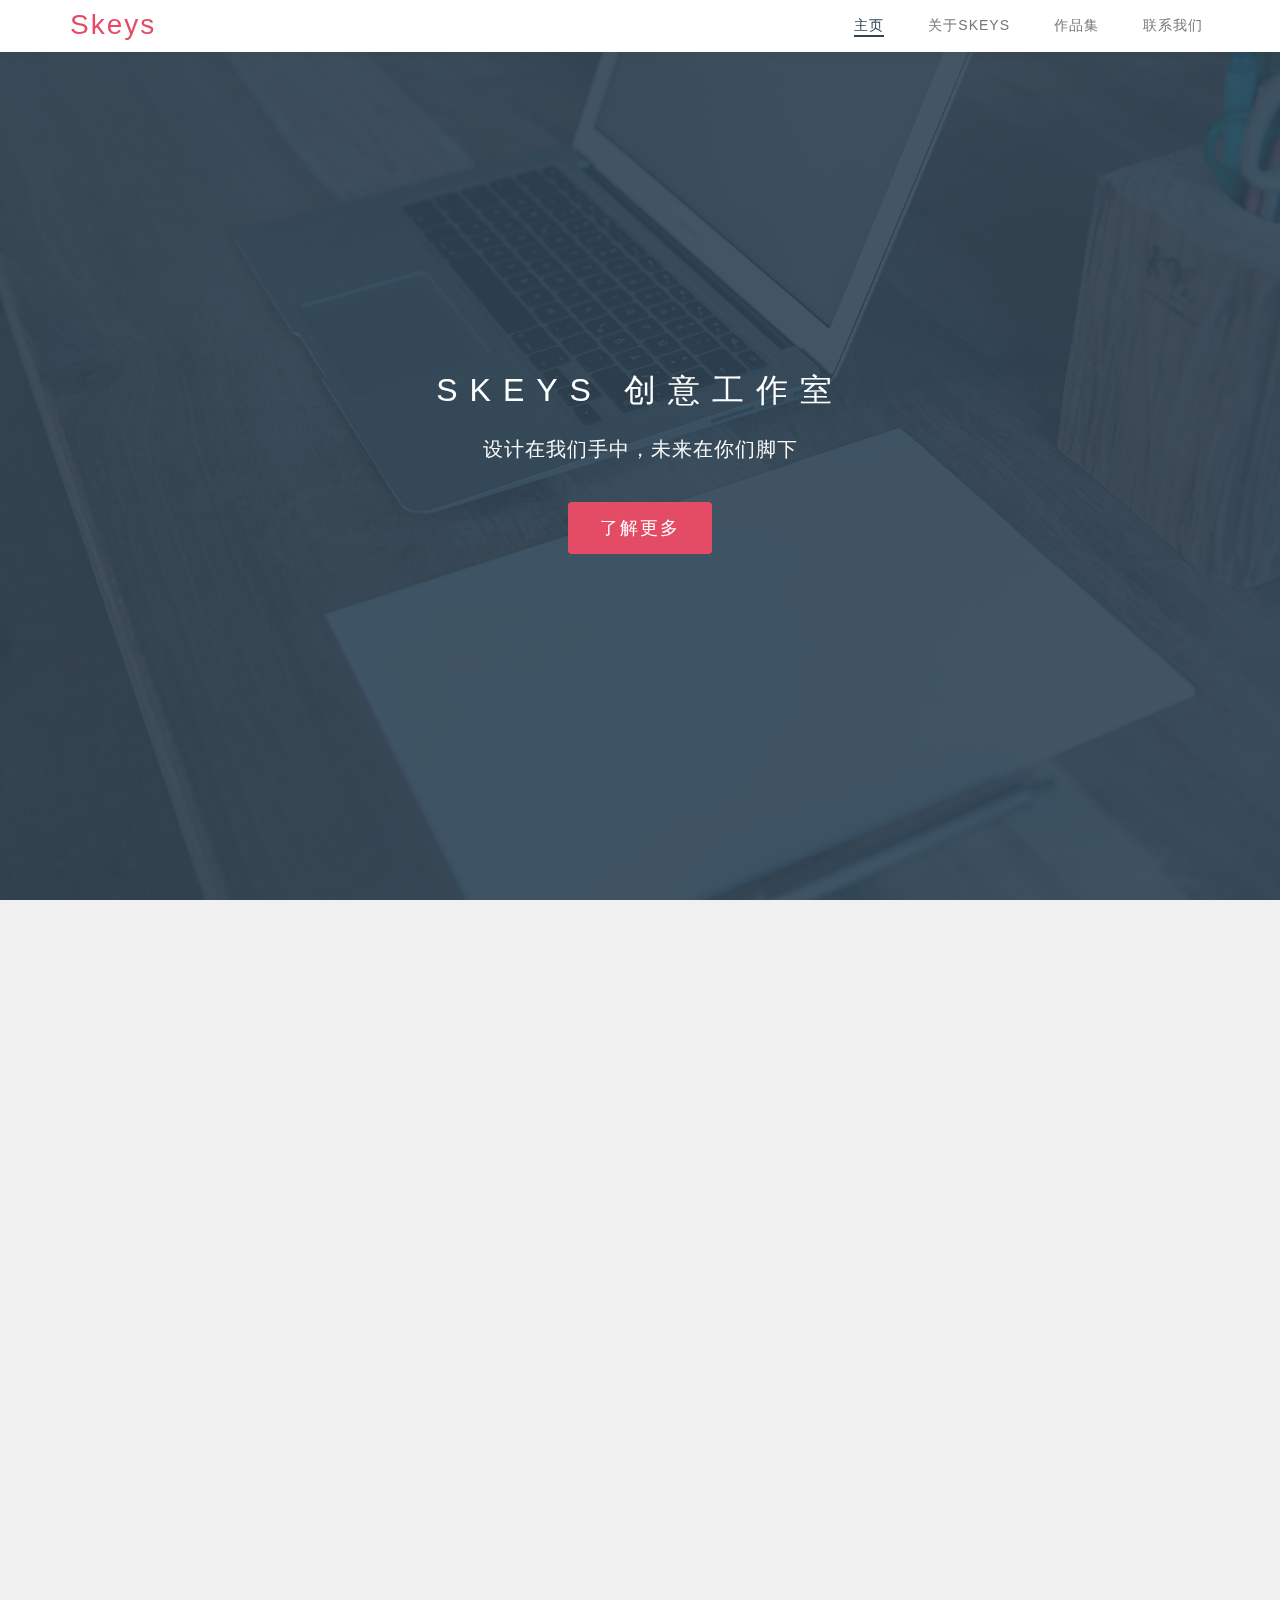
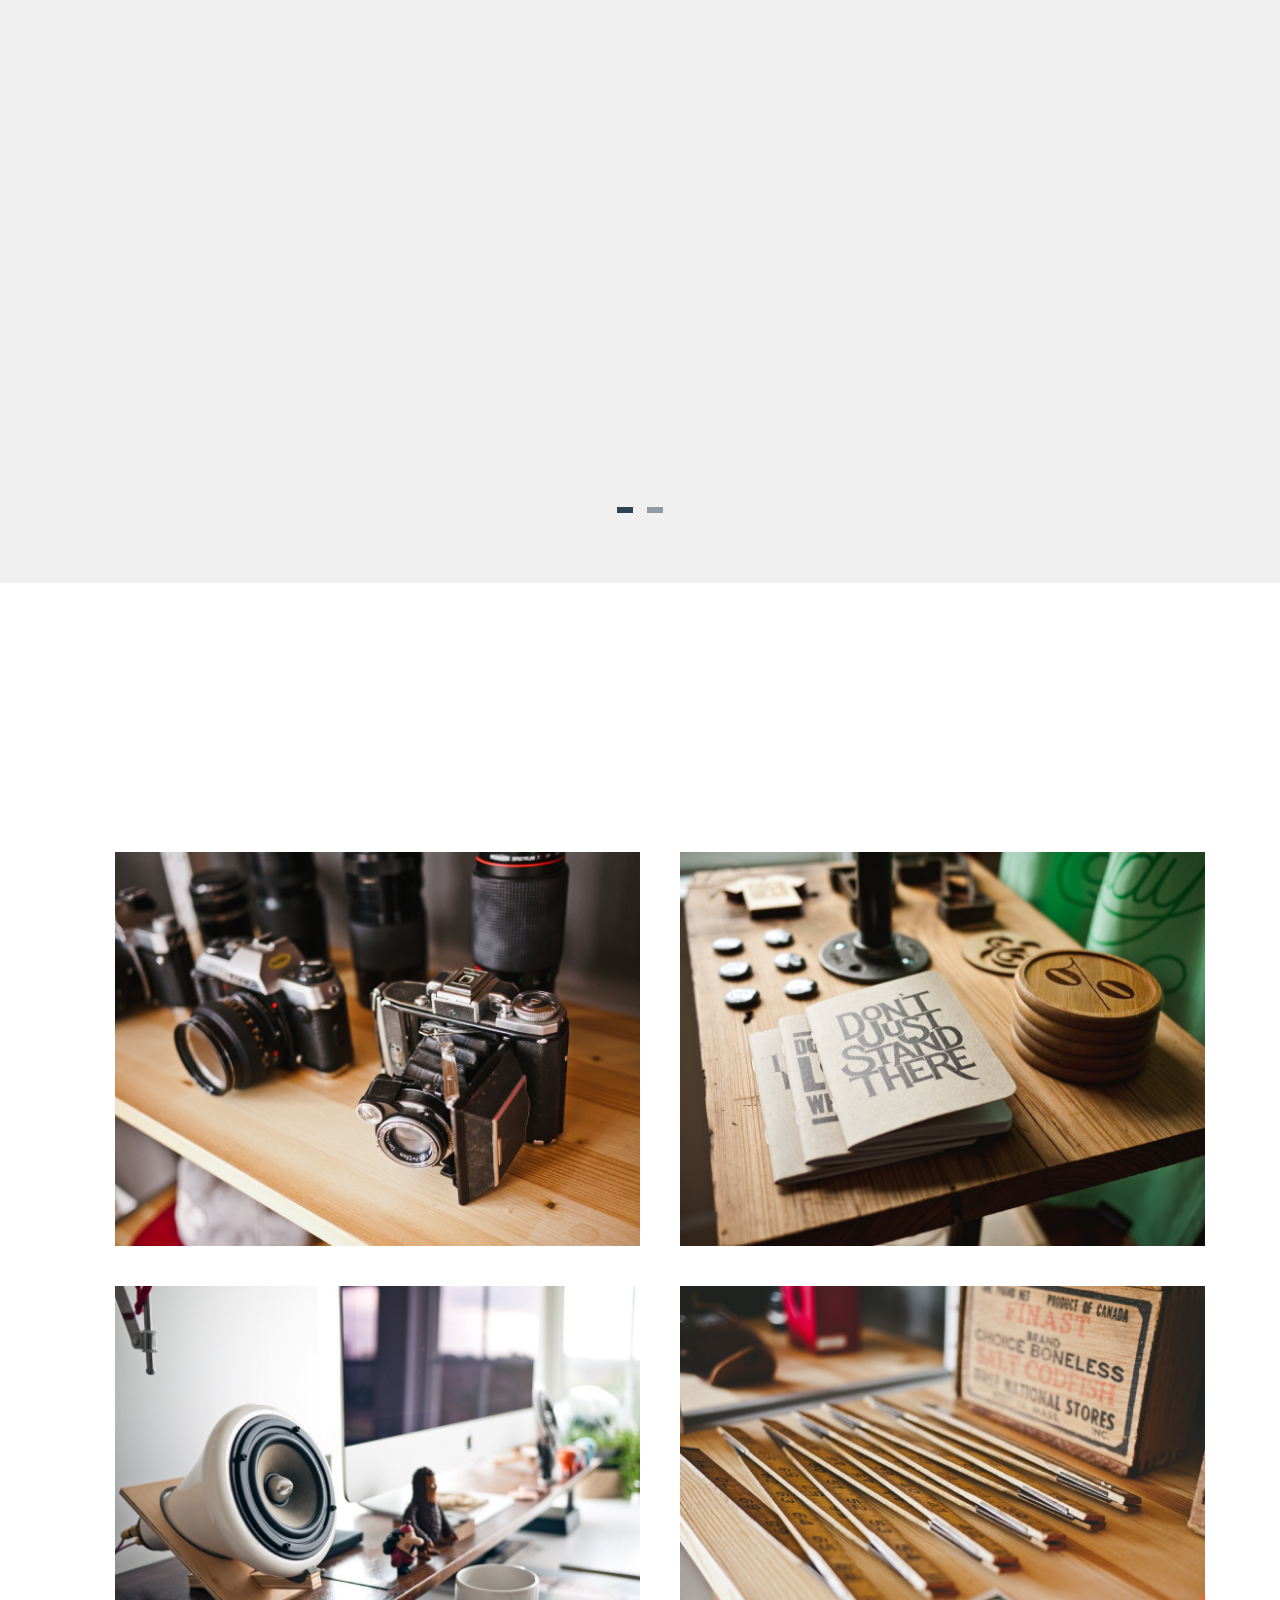
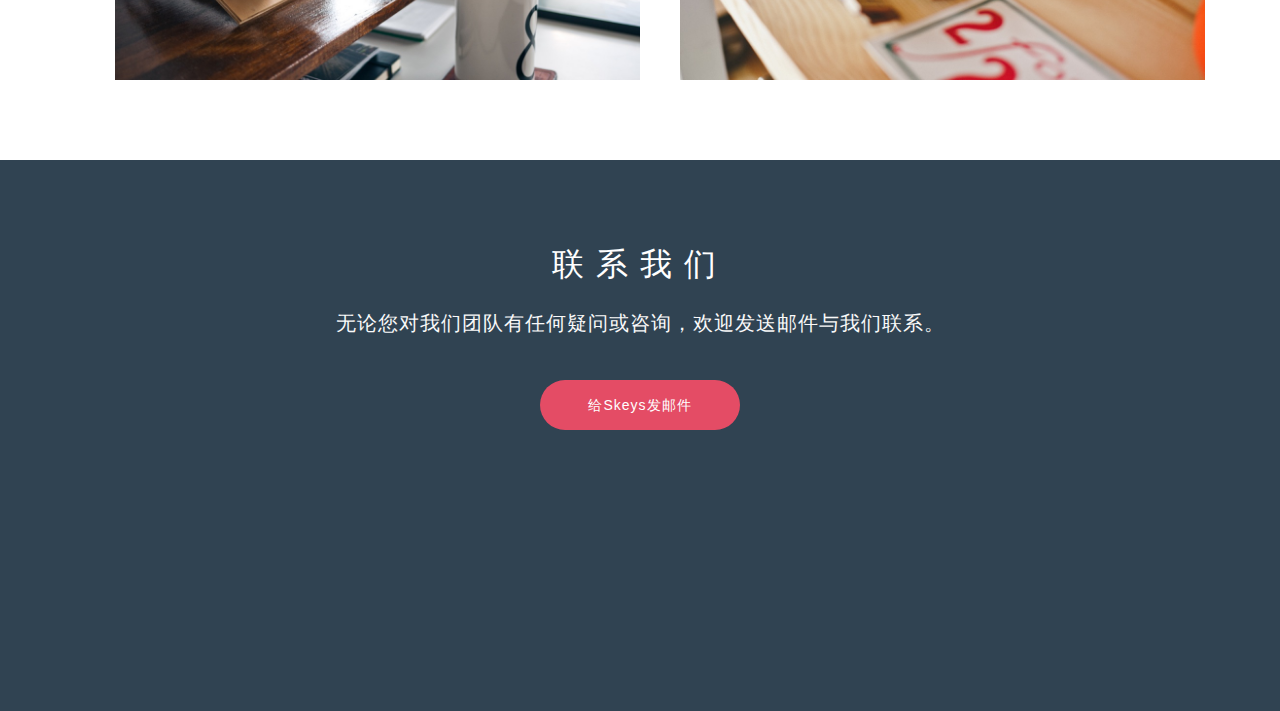
==== index.html @ cb84ebd8 "测试分支冲突1" ====
<!DOCTYPE html>
<html lang="CH-ZN">
<head>

	<meta charset="utf-8">
	<meta http-equiv="X-UA-Compatible" content="IE=Edge">
	<meta name="viewport" content="width=device-width, initial-scale=1">
	<meta name="keywords" content="Skeys，设计">
	<meta name="description" content="">

	<title>SKeys | 跨省设计联盟</title>

	<link rel="stylesheet" href="css/bootstrap.min.css">
	<link rel="stylesheet" href="css/animate.min.css">
	<link rel="stylesheet" href="css/font-awesome.min.css">
  	<link rel="stylesheet" href="css/component.css">
	
    <link rel="stylesheet" href="css/owl.theme.css">
	<link rel="stylesheet" href="css/owl.carousel.css">
	<link rel="stylesheet" href="css/vegas.min.css">
	<link rel="stylesheet" href="css/style.css">

	<!-- Google web font  
	<link href='http://fonts.useso.com/css?family=Source+Sans+Pro:400,700,300' rel='stylesheet' type='text/css'>-->
	
</head>
<body id="top" data-spy="scroll" data-offset="50" data-target=".navbar-collapse">


<!-- Preloader section 

<div class="preloader">
     <div class="sk-spinner sk-spinner-pulse"></div>
</div>-->


<!-- Navigation section  -->

  <div class="navbar navbar-default navbar-fixed-top" role="navigation">
    <div class="container">

      <div class="navbar-header">
        <button class="navbar-toggle" data-toggle="collapse" data-target=".navbar-collapse">
          <span class="icon icon-bar"></span>
          <span class="icon icon-bar"></span>
          <span class="icon icon-bar"></span>
        </button>
        <a href="#top" class="navbar-brand smoothScroll">Skeys</a>
       <!-- <a href="#top" class="logo"><img src="images/logo.png" width="60px" height="56px"></img></a>-->
      </div>
        <div class="collapse navbar-collapse">
          <ul class="nav navbar-nav navbar-right">
            <li><a href="#top" class="smoothScroll"><span>主页</span></a></li>
            <li><a href="#about" class="smoothScroll"><span>关于Skeys</span></a></li>
            <li><a href="gallery.html" class="smoothScroll"><span>作品集</span></a></li>
            <li><a href="#contact" class="smoothScroll"><span>联系我们</span></a></li>
          </ul>
       </div>

    </div>
  </div>


<!-- Home section -->

<section id="home">
  <div class="overlay"></div>
  <div class="container">
    <div class="row">

      <div class="col-md-offset-1 col-md-10 col-sm-12 wow fadeInUp" data-wow-delay="0.3s">
        <h1 class="wow fadeInUp" data-wow-delay="0.5s">Skeys 创意工作室</h1>
        <p class="wow fadeInUp" data-wow-delay="0.7s">设计在我们手中，未来在你们脚下</p>
        <a href="#about" class="smoothScroll btn btn-success btn-lg wow fadeInUp" data-wow-delay="0.9s">了解更多</a>
      </div>

    </div>
  </div>
</section>


<!-- About section -->

<section id="about">
  <div class="container">
    <div class="row">

      <div class="col-md-9 col-sm-8 wow fadeInUp" data-wow-delay="0.1s">
        <div class="about-thumb">
          <h1>关于我们</h1>
          <p style="font-size: 16px; color: #e44c65">SKEYS是一支由来自国内各省的互联网设计师组成的小分队，旨在为互联网提供优质、前沿的设计。我们拥有最优质的团队，最热情的服务，最认真的态度。只为设计出我们心中最完美的作品。</p>
        </div>
      </div>

      <div class="col-md-3 col-sm-4 wow fadeInUp about-img" data-wow-delay="0.3s">
        <img src="images/about-img.jpg" class="img-responsive img-circle" alt="About">
      </div>

      <div class="clearfix"></div>

      <div class="col-md-12 col-sm-12 wow fadeInUp" data-wow-delay="0.3s">
        <div class="section-title text-center">
          <h1>我们的团队</h1>
          <h2>我们和你们一样，热情洋溢。</h2>
        </div>
      </div>

      <!-- team carousel -->
      <div id="team-carousel" class="owl-carousel">

      <div class="item col-md-4 col-sm-6 wow fadeInUp" data-wow-delay="0.4s">
        <div class="team-thumb">
          <div class="image-holder">
            <img src="images/team-img1.jpg" class="img-responsive img-circle" alt="Mary">
          </div>
          <h2 class="heading">四月, 视觉设计师</h2>
          <p class="description">“坚信最美好的时光，都在我们身上发生。”</p>
        </div>
      </div>

      <div class="item col-md-4 col-sm-6 wow fadeInUp" data-wow-delay="0.6s">
        <div class="team-thumb">
          <div class="image-holder">
            <img src="images/team-img2.jpg" class="img-responsive img-circle" alt="Jack">
          </div>
          <h2 class="heading">Jacky, 交互设计师</h2>
          <p class="description">“笔下一点一滴设计，身上一方一寸精神。”</p>
        </div>
      </div>

      <div class="item col-md-4 col-sm-6 wow fadeInUp" data-wow-delay="0.8s">
        <div class="team-thumb">
          <div class="image-holder">
            <img src="images/team-img3.jpg" class="img-responsive img-circle" alt="Linda">
          </div>
          <h2 class="heading">谭乐乐, 创意设计师</h2>
          <p class="description">“脑海灵光一现的时刻，从不错过。”</p>
        </div>
      </div>

      <div class="item col-md-4 col-sm-6 wow fadeInUp" data-wow-delay="0.8s">
        <div class="team-thumb">
          <div class="image-holder">
            <img src="images/team-img4.jpg" class="img-responsive img-circle" alt="Sandy">
          </div>
          <h2 class="heading">Ainal, UED</h2>
          <p class="description">“一切对用户不负责的设计，都不是好设计。”</p>
        </div>
      </div>

      <div class="item col-md-4 col-sm-6 wow fadeInUp" data-wow-delay="0.8s">
        <div class="team-thumb">
          <div class="image-holder">
            <img src="images/team-img5.jpg" class="img-responsive img-circle" alt="Lukia">
          </div>
          <h2 class="heading">Jayssi, 用户体验设计师</h2>
          <p class="description">“精致和专注，是设计的灵魂。”</p>
        </div>
      </div>

      <div class="item col-md-4 col-sm-6 wow fadeInUp" data-wow-delay="0.8s">
        <div class="team-thumb">
          <div class="image-holder">
            <img src="images/team-img6.jpg" class="img-responsive img-circle" alt="George">
          </div>
          <h2 class="heading">老罗, 项目发起人</h2>
          <p class="description">“这个世界缺少的不是成功，而是向往成功的勇气。”</p>
        </div>
      </div>

      <!-- <div class="item col-md-4 col-sm-6 wow fadeInUp" data-wow-delay="0.8s">
        <div class="team-thumb">
          <div class="image-holder">
            <img src="images/team-img7.jpg" class="img-responsive img-circle" alt="Day">
          </div>
          <h2 class="heading">Day, Accountant</h2>
          <p class="description">Maecenas sed diam eget risus varius blandit sit.</p>
        </div>
      </div>

      <div class="item col-md-4 col-sm-6 wow fadeInUp" data-wow-delay="0.8s">
        <div class="team-thumb">
          <div class="image-holder">
            <img src="images/team-img8.jpg" class="img-responsive img-circle" alt="Lynn">
          </div>
          <h2 class="heading">Lynn, Marketing</h2>
          <p class="description">Lorem ipsum dolor sit amet, consectetur adipiscing.</p>
        </div>
      </div>-->

      </div>
      <!-- end team carousel -->

    </div>
  </div>
</section>

<div class="copyrights">Designed by <a href="http://www.cssmoban.com/"  title="网站模板">Skeys工作室</a></div>
<!-- Gallery section -->

<section id="gallery">
  <div class="container">
    <div class="row">

      <div class="col-md-offset-2 col-md-8 col-sm-12 wow fadeInUp" data-wow-delay="0.3s">
        <div class="section-title">
          <h1>作品集</h1>
          <h2>这是我们团队能力的冰山一角，却足够惊艳。</h2>
        </div>
      </div>

      <ul class="grid cs-style-4">
        <li class="col-md-6 col-sm-6">
          <figure>
            <div><img src="images/gallery-img1.jpg" alt="image 1"></div>
            <figcaption>
              <h1>网站视觉设计</h1>
              <small>来自团队颜值最高的设计师四月之手。</small>
              <a href="gallery.html">查看更多</a>
            </figcaption>
          </figure>
        </li>

        <li class="col-md-6 col-sm-6">
          <figure>
            <div><img src="images/gallery-img2.jpg" alt="image 2"></div>
            <figcaption>
              <h1>App视觉设计</h1>
              <small>曾获得2015年度创意大赛银奖。</small>
              <a href="gallery.html">查看更多</a>
            </figcaption>
          </figure>
        </li>

        <li class="col-md-6 col-sm-6">
          <figure>
            <div><img src="images/gallery-img3.jpg" alt="image 3"></div>
            <figcaption>
              <h1>原型设计</h1>
              <small>一笔一画，尽显产品思维。</small>
              <a href="gallery.html">查看更多</a>
            </figcaption>
          </figure>
        </li>

        <li class="col-md-6 col-sm-6">
          <figure>
            <div><img src="images/gallery-img4.jpg" alt="image 4"></div>
            <figcaption>
              <h1>交互设计稿</h1>
              <small>交互大神Jacky之手，清晰地思维逻辑是他的长项。</small>
              <a href="gallery.html">查看更多</a>
            </figcaption>
          </figure>
        </li>
      </ul>

    </div>
  </div>
</section>


<!-- Contact section -->

<section id="contact">
  <div class="container">
    <div class="row">
        <div>
          <h1>联系我们</h1>
          <p>无论您对我们团队有任何疑问或咨询，欢迎发送邮件与我们联系。</p>
        </div>
        <div class="contact1">
             <a href="mailto:sixkeys@163.com?subject=您好，skeys">给Skeys发邮件</a>       
        </div>
    </div>
  </div>
</section>


<!-- Footer section -->

<footer>
	<div class="container">
              <!--<div class="links"> 
               <h2>联系我们</h2>
              <p>E-mail:sixkeys@163.com</p>
             <a href="#">关于我们</a>
                <a>|</a>
                <a href="#">官方微博</a>
                 <a>|</a>
                <a href="#">联系我们</a>         
            </div>  -->    
		<div class="row">

			<div class="col-md-12 col-sm-12">
                <ul class="social-icon"> 
                    <li><a href="http://weibo.com/sixkeys" class="fa fa-weibo wow fadeInUp" data-wow-delay="0.2s"></a></li>
                    <li><a href="#" class="fa fa-wechat wow fadeInUp" data-wow-delay="0.4s"></a></li>
                    <li><a href="#" class="fa fa-dribbble wow fadeInUp" data-wow-delay="0.6s"></a></li>
                    <li><a href="#" class="fa fa-behance wow fadeInUp" data-wow-delay="0.8s"></a></li>
                    <!--<li><a href="#" class="fa fa-google-plus wow fadeInUp" data-wow-delay="1.0s"></a></li>-->
                </ul>     
            <p class="wow fadeInUp" >Copyright &copy; 2016-2020 Skeys Studio | 
                了解更多信息，尽在 <a href="http://www.baidu.com/" target="_blank" title="模板之家">Skeys</a> - Designed by Skeys</p>
                
			</div>
			
		</div>
        
	</div>
</footer>

<!-- Back top -->
<a href="#" class="go-top"><i class="fa fa-angle-up"></i></a>

<!-- Javascript  -->
<script src="js/jquery.js"></script>
<script src="js/bootstrap.min.js"></script>
<script src="js/vegas.min.js"></script>
<script src="js/modernizr.custom.js"></script>
<script src="js/toucheffects.js"></script>
<script src="js/owl.carousel.min.js"></script>
<script src="js/smoothscroll.js"></script>
<script src="js/wow.min.js"></script>
<script src="js/custom.js"></script>

</body>
</html>
---- css/component.css ----
.grid {
	margin: 0 auto;
	list-style: none;
	text-align: center;
}

.grid li {
	display: inline-block;
	margin: 0;
	padding: 20px;
	text-align: left;
	position: relative;
}

.grid figure {
	margin: 0;
	position: relative;
}

.grid figure img {
	width: 100%;
	max-width: 100%;
	display: block;
	position: relative;
}

.grid figcaption {
	position: absolute;
	top: 0;
	left: 0;
	padding: 42px 22px;
	background: #304352;
	color: #ed4e6e;
}

.grid figcaption h1 {
	font-size: 1.6rem;
	line-height: 2.2rem;
	margin: 0;
	padding-bottom: 12px;
	color: #fff;
}

.grid figcaption small {
	font-size: 16px;
	letter-spacing: 1px;
}

.grid figcaption a {
	text-align: center;
	padding: 5px 10px;
	border-radius: 2px;
	display: inline-block;
	background: #e44c65;
	color: #fff;
}

/* Caption Style 4 */
.cs-style-4 li {
	-webkit-perspective: 1700px;
	-moz-perspective: 1700px;
	perspective: 1700px;
	-webkit-perspective-origin: 0 50%;
	-moz-perspective-origin: 0 50%;
	perspective-origin: 0 50%;
}

.cs-style-4 figure {
	-webkit-transform-style: preserve-3d;
	-moz-transform-style: preserve-3d;
	transform-style: preserve-3d;
}

.cs-style-4 figure > div {
	overflow: hidden;
}

.cs-style-4 figure img {
	-webkit-transition: -webkit-transform 0.4s;
	-moz-transition: -moz-transform 0.4s;
	transition: transform 0.4s;
}

.no-touch .cs-style-4 figure:hover img,
.cs-style-4 figure.cs-hover img {
	-webkit-transform: translateX(25%);
	-moz-transform: translateX(25%);
	-ms-transform: translateX(25%);
	transform: translateX(25%);
}

.cs-style-4 figcaption {
	height: 100%;
	width: 50%;
	opacity: 0;
	-webkit-backface-visibility: hidden;
	-moz-backface-visibility: hidden;
	backface-visibility: hidden;
	-webkit-transform-origin: 0 0;
	-moz-transform-origin: 0 0;
	transform-origin: 0 0;
	-webkit-transform: rotateY(-90deg);
	-moz-transform: rotateY(-90deg);
	transform: rotateY(-90deg);
	-webkit-transition: -webkit-transform 0.4s, opacity 0.1s 0.3s;
	-moz-transition: -moz-transform 0.4s, opacity 0.1s 0.3s;
	transition: transform 0.4s, opacity 0.1s 0.3s;
}

.no-touch .cs-style-4 figure:hover figcaption,
.cs-style-4 figure.cs-hover figcaption {
	opacity: 1;
	-webkit-transform: rotateY(0deg);
	-moz-transform: rotateY(0deg);
	transform: rotateY(0deg);
	-webkit-transition: -webkit-transform 0.4s, opacity 0.1s;
	-moz-transition: -moz-transform 0.4s, opacity 0.1s;
	transition: transform 0.4s, opacity 0.1s;
}

.cs-style-4 figcaption a {
	position: absolute;
	bottom: 20px;
	right: 20px;
}

@media (max-width: 980px) {
	.grid figcaption h1 {
		font-size: 1rem;
		line-height: 1.6rem;
	}
	.grid figcaption {
		padding: 22px 18px;
	}
}

@media screen and (max-width: 31.5em) {
	.grid {
		padding: 10px 10px 100px 10px;
	}
	.grid li {
		width: 100%;
		min-width: 300px;
	}
}
---- css/vegas.min.css ----
.vegas-overlay,.vegas-slide,.vegas-slide-inner,.vegas-timer,.vegas-wrapper{position:absolute;top:0;left:0;bottom:0;right:0;overflow:hidden;border:none;padding:0;margin:0}.vegas-overlay{opacity:.5;background:url(overlays/02.png) center center}.vegas-timer{top:auto;bottom:0;height:2px}.vegas-timer-progress{width:0;height:100%;background:#fff;-webkit-transition:width ease-out;transition:width ease-out}.vegas-timer-running .vegas-timer-progress{width:100%}.vegas-slide,.vegas-slide-inner{margin:0;padding:0;background:center center no-repeat;-webkit-transform:translateZ(0);transform:translateZ(0)}body .vegas-container{overflow:hidden!important;position:relative}.vegas-video{min-width:100%;min-height:100%;width:auto;height:auto}body.vegas-container{overflow:auto;position:static;z-index:-2}body.vegas-container>.vegas-overlay,body.vegas-container>.vegas-slide,body.vegas-container>.vegas-timer{position:fixed;z-index:-1}:root body.vegas-container>.vegas-overlay,:root body.vegas-container>.vegas-slide,_::full-page-media,_:future{bottom:-76px}.vegas-transition-fade,.vegas-transition-fade2{opacity:0}.vegas-transition-fade-in,.vegas-transition-fade2-in{opacity:1}.vegas-transition-fade2-out{opacity:0}.vegas-transition-blur,.vegas-transition-blur2{opacity:0;-webkit-filter:blur(32px);filter:blur(32px)}.vegas-transition-blur-in,.vegas-transition-blur2-in{opacity:1;-webkit-filter:blur(0);filter:blur(0)}.vegas-transition-blur2-out{opacity:0}.vegas-transition-flash,.vegas-transition-flash2{opacity:0;-webkit-filter:brightness(25);filter:brightness(25)}.vegas-transition-flash-in,.vegas-transition-flash2-in{opacity:1;-webkit-filter:brightness(1);filter:brightness(1)}.vegas-transition-flash2-out{opacity:0;-webkit-filter:brightness(25);filter:brightness(25)}.vegas-transition-negative,.vegas-transition-negative2{opacity:0;-webkit-filter:invert(100%);filter:invert(100%)}.vegas-transition-negative-in,.vegas-transition-negative2-in{opacity:1;-webkit-filter:invert(0);filter:invert(0)}.vegas-transition-negative2-out{opacity:0;-webkit-filter:invert(100%);filter:invert(100%)}.vegas-transition-burn,.vegas-transition-burn2{opacity:0;-webkit-filter:contrast(1000%) saturate(1000%);filter:contrast(1000%) saturate(1000%)}.vegas-transition-burn-in,.vegas-transition-burn2-in{opacity:1;-webkit-filter:contrast(100%) saturate(100%);filter:contrast(100%) saturate(100%)}.vegas-transition-burn2-out{opacity:0;-webkit-filter:contrast(1000%) saturate(1000%);filter:contrast(1000%) saturate(1000%)}.vegas-transition-slideLeft,.vegas-transition-slideLeft2{-webkit-transform:translateX(100%);transform:translateX(100%)}.vegas-transition-slideLeft-in,.vegas-transition-slideLeft2-in{-webkit-transform:translateX(0);transform:translateX(0)}.vegas-transition-slideLeft2-out,.vegas-transition-slideRight,.vegas-transition-slideRight2{-webkit-transform:translateX(-100%);transform:translateX(-100%)}.vegas-transition-slideRight-in,.vegas-transition-slideRight2-in{-webkit-transform:translateX(0);transform:translateX(0)}.vegas-transition-slideRight2-out{-webkit-transform:translateX(100%);transform:translateX(100%)}.vegas-transition-slideUp,.vegas-transition-slideUp2{-webkit-transform:translateY(100%);transform:translateY(100%)}.vegas-transition-slideUp-in,.vegas-transition-slideUp2-in{-webkit-transform:translateY(0);transform:translateY(0)}.vegas-transition-slideDown,.vegas-transition-slideDown2,.vegas-transition-slideUp2-out{-webkit-transform:translateY(-100%);transform:translateY(-100%)}.vegas-transition-slideDown-in,.vegas-transition-slideDown2-in{-webkit-transform:translateY(0);transform:translateY(0)}.vegas-transition-slideDown2-out{-webkit-transform:translateY(100%);transform:translateY(100%)}.vegas-transition-zoomIn,.vegas-transition-zoomIn2{-webkit-transform:scale(0);transform:scale(0);opacity:0}.vegas-transition-zoomIn-in,.vegas-transition-zoomIn2-in{-webkit-transform:scale(1);transform:scale(1);opacity:1}.vegas-transition-zoomIn2-out,.vegas-transition-zoomOut,.vegas-transition-zoomOut2{-webkit-transform:scale(2);transform:scale(2);opacity:0}.vegas-transition-zoomOut-in,.vegas-transition-zoomOut2-in{-webkit-transform:scale(1);transform:scale(1);opacity:1}.vegas-transition-zoomOut2-out{-webkit-transform:scale(0);transform:scale(0);opacity:0}.vegas-transition-swirlLeft,.vegas-transition-swirlLeft2{-webkit-transform:scale(2) rotate(35deg);transform:scale(2) rotate(35deg);opacity:0}.vegas-transition-swirlLeft-in,.vegas-transition-swirlLeft2-in{-webkit-transform:scale(1) rotate(0);transform:scale(1) rotate(0);opacity:1}.vegas-transition-swirlLeft2-out,.vegas-transition-swirlRight,.vegas-transition-swirlRight2{-webkit-transform:scale(2) rotate(-35deg);transform:scale(2) rotate(-35deg);opacity:0}.vegas-transition-swirlRight-in,.vegas-transition-swirlRight2-in{-webkit-transform:scale(1) rotate(0);transform:scale(1) rotate(0);opacity:1}.vegas-transition-swirlRight2-out{-webkit-transform:scale(2) rotate(35deg);transform:scale(2) rotate(35deg);opacity:0}.vegas-animation-kenburns{-webkit-animation:kenburns ease-out;animation:kenburns ease-out}@-webkit-keyframes kenburns{0%{-webkit-transform:scale(1.5);transform:scale(1.5)}100%{-webkit-transform:scale(1);transform:scale(1)}}@keyframes kenburns{0%{-webkit-transform:scale(1.5);transform:scale(1.5)}100%{-webkit-transform:scale(1);transform:scale(1)}}.vegas-animation-kenburnsUp{-webkit-animation:kenburnsUp ease-out;animation:kenburnsUp ease-out}@-webkit-keyframes kenburnsUp{0%{-webkit-transform:scale(1.5) translate(0,10%);transform:scale(1.5) translate(0,10%)}100%{-webkit-transform:scale(1) translate(0,0);transform:scale(1) translate(0,0)}}@keyframes kenburnsUp{0%{-webkit-transform:scale(1.5) translate(0,10%);transform:scale(1.5) translate(0,10%)}100%{-webkit-transform:scale(1) translate(0,0);transform:scale(1) translate(0,0)}}.vegas-animation-kenburnsDown{-webkit-animation:kenburnsDown ease-out;animation:kenburnsDown ease-out}@-webkit-keyframes kenburnsDown{0%{-webkit-transform:scale(1.5) translate(0,-10%);transform:scale(1.5) translate(0,-10%)}100%{-webkit-transform:scale(1) translate(0,0);transform:scale(1) translate(0,0)}}@keyframes kenburnsDown{0%{-webkit-transform:scale(1.5) translate(0,-10%);transform:scale(1.5) translate(0,-10%)}100%{-webkit-transform:scale(1) translate(0,0);transform:scale(1) translate(0,0)}}.vegas-animation-kenburnsLeft{-webkit-animation:kenburnsLeft ease-out;animation:kenburnsLeft ease-out}@-webkit-keyframes kenburnsLeft{0%{-webkit-transform:scale(1.5) translate(10%,0);transform:scale(1.5) translate(10%,0)}100%{-webkit-transform:scale(1) translate(0,0);transform:scale(1) translate(0,0)}}@keyframes kenburnsLeft{0%{-webkit-transform:scale(1.5) translate(10%,0);transform:scale(1.5) translate(10%,0)}100%{-webkit-transform:scale(1) translate(0,0);transform:scale(1) translate(0,0)}}.vegas-animation-kenburnsRight{-webkit-animation:kenburnsRight ease-out;animation:kenburnsRight ease-out}@-webkit-keyframes kenburnsRight{0%{-webkit-transform:scale(1.5) translate(-10%,0);transform:scale(1.5) translate(-10%,0)}100%{-webkit-transform:scale(1) translate(0,0);transform:scale(1) translate(0,0)}}@keyframes kenburnsRight{0%{-webkit-transform:scale(1.5) translate(-10%,0);transform:scale(1.5) translate(-10%,0)}100%{-webkit-transform:scale(1) translate(0,0);transform:scale(1) translate(0,0)}}.vegas-animation-kenburnsUpLeft{-webkit-animation:kenburnsUpLeft ease-out;animation:kenburnsUpLeft ease-out}@-webkit-keyframes kenburnsUpLeft{0%{-webkit-transform:scale(1.5) translate(10%,10%);transform:scale(1.5) translate(10%,10%)}100%{-webkit-transform:scale(1) translate(0,0);transform:scale(1) translate(0,0)}}@keyframes kenburnsUpLeft{0%{-webkit-transform:scale(1.5) translate(10%,10%);transform:scale(1.5) translate(10%,10%)}100%{-webkit-transform:scale(1) translate(0,0);transform:scale(1) translate(0,0)}}.vegas-animation-kenburnsUpRight{-webkit-animation:kenburnsUpRight ease-out;animation:kenburnsUpRight ease-out}@-webkit-keyframes kenburnsUpRight{0%{-webkit-transform:scale(1.5) translate(-10%,10%);transform:scale(1.5) translate(-10%,10%)}100%{-webkit-transform:scale(1) translate(0,0);transform:scale(1) translate(0,0)}}@keyframes kenburnsUpRight{0%{-webkit-transform:scale(1.5) translate(-10%,10%);transform:scale(1.5) translate(-10%,10%)}100%{-webkit-transform:scale(1) translate(0,0);transform:scale(1) translate(0,0)}}.vegas-animation-kenburnsDownLeft{-webkit-animation:kenburnsDownLeft ease-out;animation:kenburnsDownLeft ease-out}@-webkit-keyframes kenburnsDownLeft{0%{-webkit-transform:scale(1.5) translate(10%,-10%);transform:scale(1.5) translate(10%,-10%)}100%{-webkit-transform:scale(1) translate(0,0);transform:scale(1) translate(0,0)}}@keyframes kenburnsDownLeft{0%{-webkit-transform:scale(1.5) translate(10%,-10%);transform:scale(1.5) translate(10%,-10%)}100%{-webkit-transform:scale(1) translate(0,0);transform:scale(1) translate(0,0)}}.vegas-animation-kenburnsDownRight{-webkit-animation:kenburnsDownRight ease-out;animation:kenburnsDownRight ease-out}@-webkit-keyframes kenburnsDownRight{0%{-webkit-transform:scale(1.5) translate(-10%,-10%);transform:scale(1.5) translate(-10%,-10%)}100%{-webkit-transform:scale(1) translate(0,0);transform:scale(1) translate(0,0)}}@keyframes kenburnsDownRight{0%{-webkit-transform:scale(1.5) translate(-10%,-10%);transform:scale(1.5) translate(-10%,-10%)}100%{-webkit-transform:scale(1) translate(0,0);transform:scale(1) translate(0,0)}}
---- css/style.css ----
/* Body 
------------------------------------- */
body {
    background: #ffffff;   
    font-family: '微软雅黑''Source Sans Pro', sans-serif;
    font-style: normal;
    font-weight: 300;
    position: relative;
}

html,body {
  width: 100%;
  overflow-x: hidden;
}

html {
  font-size: 100%;
}


/*---------------------------------------
    Typorgraphy              
-----------------------------------------*/

h1,h2,h3,h4 {
  font-weight: 300;
}

h1 {
  font-size: 2rem;
  line-height: 3rem;
  letter-spacing: 12px;
  text-transform: uppercase;
  padding-bottom: 8px;
}

h2 {
  color: #e44c65;
  font-size: 1.2rem;
  font-weight: bold;
  letter-spacing: 4px;
  text-transform: uppercase;
}

h3 {
  font-size: 14px;
  text-transform: uppercase;
  letter-spacing: 4px;
}

p {
  color: #888;
  font-size: 20px;
  letter-spacing: 1px;
  line-height: 34px;
}

#home p,
#contact p, footer p {
  color: #f9f9f9;
}

.btn {
  border:none;
  border-radius: 4px;
  transition: all 0.4s ease-in-out;
}

.btn:focus {
  background: #e44c65;
  border-color: transparent;
}

.btn-success {
  background: #e44c65;
  font-weight: 300;
  letter-spacing: 2px;
  padding: 14px 32px;
  margin-top: 26px;
}

.btn-success:hover {
  background: #222;
}

a {
  color: #e44c65;
  -webkit-transition: 0.5s;
  -o-transition: 0.5s;
  transition: 0.5s;
  text-decoration: none !important;
}
a:hover, a:active, a:focus {
  color: #e44c65;
  outline: none;
}

* {
  -webkit-box-sizing: border-box;
  -moz-box-sizing: border-box;
  box-sizing: border-box;
}
.copyrights{
	text-indent:-9999px;
	height:0;
	line-height:0;
	font-size:0;
	overflow:hidden;
}

*:before,
*:after {
  -webkit-box-sizing: border-box;
  -moz-box-sizing: border-box;
  box-sizing: border-box;
}



/*---------------------------------------
    All Section style              
-----------------------------------------*/

.section-title {
  padding-bottom: 62px;
}

#about .section-title {
  padding-top: 82px;
}

#about .section-title h1 {
  margin-bottom: 0px;
  padding-bottom: 0px;
}

#about,
#gallery,
#contact {
  padding-top: 60px;
  padding-bottom: 60px;
  position: relative;
}

#gallery,
#contact, footer {
  text-align: center;
}

.overlay {
  background: #304352;
  opacity: 0.9;
  position: absolute;
  width: 100%;
  height: 100vh;
  top: 0;
  left: 0;
  right: 0;
}



/*---------------------------------------
    Pre Loader Style              
-----------------------------------------*/

.preloader {
    position: fixed;
    top: 0;
    left: 0;
    width: 100%;
    height: 100%;
    z-index: 99999;
    display: flex;
    flex-flow: row nowrap;
    justify-content: center;
    align-items: center;
    background: none repeat scroll 0 0 #fff;
}

.sk-spinner-pulse {
  width: 60px;
  height: 60px;
  background-color: #e44c65;
  border-radius: 100%;
  margin: 40px auto;
  -webkit-animation: sk-pulseScaleOut 1s infinite ease-in-out;
          animation: sk-pulseScaleOut 1s infinite ease-in-out; }

@-webkit-keyframes sk-pulseScaleOut {
  0% {
    -webkit-transform: scale(0);
            transform: scale(0); }
  100% {
    -webkit-transform: scale(1);
            transform: scale(1);
    opacity: 0; } }

@keyframes sk-pulseScaleOut {
  0% {
    -webkit-transform: scale(0);
            transform: scale(0); }
  100% {
    -webkit-transform: scale(1);
            transform: scale(1);
    opacity: 0; } }



/*---------------------------------------
    Main Navigation             
-----------------------------------------*/

.navbar-default {
  background: #ffffff;
  box-shadow: 0px 2px 8px 0px rgba(50, 50, 50, 0.04);
  border: none;
  margin-bottom: 0px !important;
}

.navbar-default .navbar-brand {
  color: #e44c65;
  font-size: 28px;
  letter-spacing: 2px;
  margin: 0;
}

.navbar-default .navbar-nav li a {
    color: #777;
    font-size: 14px;
    font-weight: 300;
    letter-spacing: 1px;
    text-transform: uppercase;
    -webkit-transition: all 0.4s ease-in-out;
    transition: all 0.4s ease-in-out;
    padding-right: 22px;
    padding-left: 22px;
}

.navbar-default .navbar-nav li a span {
  position: relative;
  display: block;
  padding-bottom: 2px;
}

.navbar-default .navbar-nav li a span:before {
  content: "";
  position: absolute;
  width: 100%;
  height: 2px;
  bottom: 0;
  left: 0;
  background-color: rgba(255, 255, 255, 0.5);
  visibility: hidden;
  -webkit-transform: scaleX(0);
  -moz-transform: scaleX(0);
  -ms-transform: scaleX(0);
  -o-transform: scaleX(0);
  transform: scaleX(0);
  -webkit-transition: all 0.3s ease-in-out 0s;
  -moz-transition: all 0.3s ease-in-out 0s;
  -ms-transition: all 0.3s ease-in-out 0s;
  -o-transition: all 0.3s ease-in-out 0s;
  transition: all 0.3s ease-in-out 0s;
}

.navbar-default .navbar-nav li a:hover span:before {
  visibility: visible;
  -webkit-transform: scaleX(1);
  -moz-transform: scaleX(1);
  -ms-transform: scaleX(1);
  -o-transform: scaleX(1);
  transform: scaleX(1);
}

.navbar-default .navbar-nav li.active a span:before {
  visibility: visible;
  -webkit-transform: scaleX(1);
  transform: scaleX(1);
  background-color: #304352;
}

.navbar-default .navbar-nav > li a:hover {
    color: #304352 !important;
}

.navbar-default .navbar-nav > li > a:hover,
.navbar-default .navbar-nav > li > a:focus {
    color: #777;
    background-color: transparent;
}

.navbar-default .navbar-nav > .active > a,
.navbar-default .navbar-nav > .active > a:hover,
.navbar-default .navbar-nav > .active > a:focus {
    color: #304352;
    background-color: transparent;
}

.navbar-default .navbar-toggle {
     border: none;
     padding-top: 10px;
  }

.navbar-default .navbar-toggle .icon-bar {
    border-color: transparent;
  }

.navbar-default .navbar-toggle:hover,
.navbar-default .navbar-toggle:focus { 
  background-color: transparent;
}
.logo img{
  padding-top: 10px;

}

@media screen and (max-width: 768px) {
  
  .navbar-default .navbar-nav li a span:before {
    background: transparent !important;
  }
  .navbar-default .navbar-nav li.active a {
    background: transparent;
    background: none;
    color: #304352 !important;
  }
  .navbar-default .navbar-nav li.active a span:before {
    visibility: visible;
    -webkit-transform: scaleX(1);
    transform: scaleX(1);
  }
}



/*---------------------------------------
    Home Section              
-----------------------------------------*/

#home {
  display: -webkit-box;
  display: -webkit-flex;
  display: -ms-flexbox;
  display: flex;
  -webkit-box-align: center;
  -webkit-align-items: center;
      -ms-flex-align: center;
        align-items: center;
  height: 100vh;
  text-align: center;
}

#home h1 {
  color: #ffffff;
}

#home .col-md-8 {
  padding-left: 62px;
}



/*---------------------------------------
    About Section              
-----------------------------------------*/

#about {
  background: #f0f0f0;
}

#about .item {
  width: 100%;
  display: block;
}

#about .about-thumb {
  background: #ffffff;
  border-radius: 4px;
  padding: 100px;
  position: relative;
}

#about .about-img img {
  border: 8px solid #ffffff;
  position: absolute;
  left: -120px;
  bottom: -325px;
  padding: 12px;
}

#about .team-thumb {
  width: 100%;
  height: 400px;
  margin: 32px 0;
  text-align: center;
  background: #ffffff;
  border-radius: 4px;
  -webkit-transition: all 0.3s ease;
  transition: all 0.3s ease;
}

#about .team-thumb .image-holder {
  position: relative;
  top: 40px;
  display: inline-block;
  margin-bottom: 40px;
  padding: 10px;
  -webkit-transition: all 0.3s ease;
  transition: all 0.3s ease;
}

#about .team-thumb .heading {
  font-weight: bold;
  position: relative;
  top: 10px;
  -webkit-transition: all 600ms cubic-bezier(0.68, -0.55, 0.265, 1.55);
  transition: all 600ms cubic-bezier(0.68, -0.55, 0.265, 1.55);
}

#about .team-thumb:hover {
  background: #304352;
}

#about .team-thumb:hover .image-holder {
  top: -40px;
  margin-bottom: 0px;
}

#about .team-thumb:hover .heading {
  top: -10px;
}

#about .team-thumb .description {
  font-size: 18px;
  width: 80%;
  margin: 0 auto;
  opacity: 0;
  -webkit-transition: all 600ms cubic-bezier(0.68, -0.55, 0.265, 1.55);
  transition: all 600ms cubic-bezier(0.68, -0.55, 0.265, 1.55);
  -webkit-transform: scale(0);
  -ms-transform: scale(0);
  transform: scale(0);
}

#about .team-thumb:hover .description {
  opacity: 1;
  -webkit-transform: scale(1);
  -ms-transform: scale(1);
  transform: scale(1);
}

#about .team-thumb:hover p.description {
  color: #ffffff;
}



/*---------------------------------------
    Galllery section              
-----------------------------------------*/

#gallery {
  background: #ffffff;
}

#gallery .gallery-thumb {
  background-color: #ffffff;
  box-shadow: 0px 1px 2px 0px rgba(90, 91, 95, 0.15);
  cursor: pointer;
  display: block;
  margin-bottom: 25px;
  position: relative;
  top: 0px;
  transition: all 0.4s ease-in-out;
}

#gallery .gallery-thumb:hover {
  box-shadow: 0px 16px 22px 0px rgba(90, 91, 95, 0.3);
  top: -5px;
}

#gallery .gallery-thumb img {
  border-top-right-radius: 2px;
  border-bottom-left-radius: 2px;
  width: 100%;
}



/*---------------------------------------
    Contact section              
-----------------------------------------*/

#contact, footer {
  background: #304352;
  color: #ffffff;
}

#contact .form-control {
  background: transparent;
  box-shadow: none;
  border: 1px solid #f9f9f9;
  color: #ccc;
  font-size: 20px;
  margin-top: 10px;
  margin-bottom: 14px;
  transition: all 0.4s ease-in-out;
}

#contact .form-control:focus {
  border-color: #e44c65;
  color: #ffffff;
}
#contact a{
  display: inline-block;
  height: 50px;
  width: 200px;
  background: #e44c65;
  border:none;
  color: #ffffff;
  text-align: center;
  line-height: 50px;
  font-weight: 400;
  letter-spacing: 1px;
  border-radius: 40px;
}

#contact a:hover{
  background: #646464;
  color: #ffffff;

}
.contact1{
  padding-top: 30px;
  width: 100%;
  float: left;
  text-align: center;
}


/*---------------------------------------
    Footer section             
-----------------------------------------*/

footer {
  padding-bottom: 80px;
}



/*---------------------------------------
    Social icons style              
-----------------------------------------*/

.social-icon {
  padding: 0;
  margin: 0;
}

.social-icon li {
  list-style: none;
  display: inline-block;
}

.social-icon li a {
  border-radius: 4px;
  border: 1px solid #ffffff;
  color: #ffffff;
  font-size: 20px;
  width: 45px;
  height: 45px;
  line-height: 45px;
  text-align: center;
  margin: 10px 10px 42px 10px;
  padding: 0px;
}

.social-icon li a:hover {
  background: #ffffff;
  color: #e44c65;
}



/*---------------------------------------
   Back top         
-----------------------------------------*/

.go-top {
  background-color: #ffffff;
  box-shadow: 1px 1.732px 12px 0px rgba( 0, 0, 0, .14 ), 1px 1.732px 3px 0px rgba( 0, 0, 0, .12 );
  transition : all 1s ease;
  bottom: 1em;
  right: 1em;
  color: #222;
  font-size: 26px;
  display: none;
  position: fixed;
  text-decoration: none;
  width: 40px;
  height: 40px;
  line-height: 35px;
  text-align: center;
  border-radius: 100%;
}

.go-top:hover {
  background: #e44c65;
  color: #ffffff;
}
.links{
  text-align: center;
  margin: 0 auto;
  width: 500px;
  padding: 30px 0;
}

.links a{
  color: #fafafa;
  font-size: 18px;
  padding-left: 20px;

}
.links a:hover, a:active, a:focus {
  color: #e44c65;
  outline: none;
}



/*---------------------------------------
   Responsive Mobile         
-----------------------------------------*/

@media (max-width: 980px) {
/* 
  #home, .overlay {
    height: 50vh;
  }
*/
  #about .team-thumb {
    margin-top: 32px;
  }

}


@media (max-width: 767px) {

  #home, .overlay {
    height: 100vh;
  }

  #about .about-thumb {
    padding: 32px;
    margin-bottom: 32px;
    text-align: center;
  }

  #about .col-md-3 img {
    position: relative;
    top: 0;
    left: 0;
  }

}



@media (max-width: 650px) {

  h1 {
    font-size: 1.6rem;
  }

  p {
    font-size: 18px;
  }

  img {
    width: 100%;
  }

  #about,
  #gallery,
  #contact {
    padding-top: 80px;
    padding-bottom: 80px;
  }

}
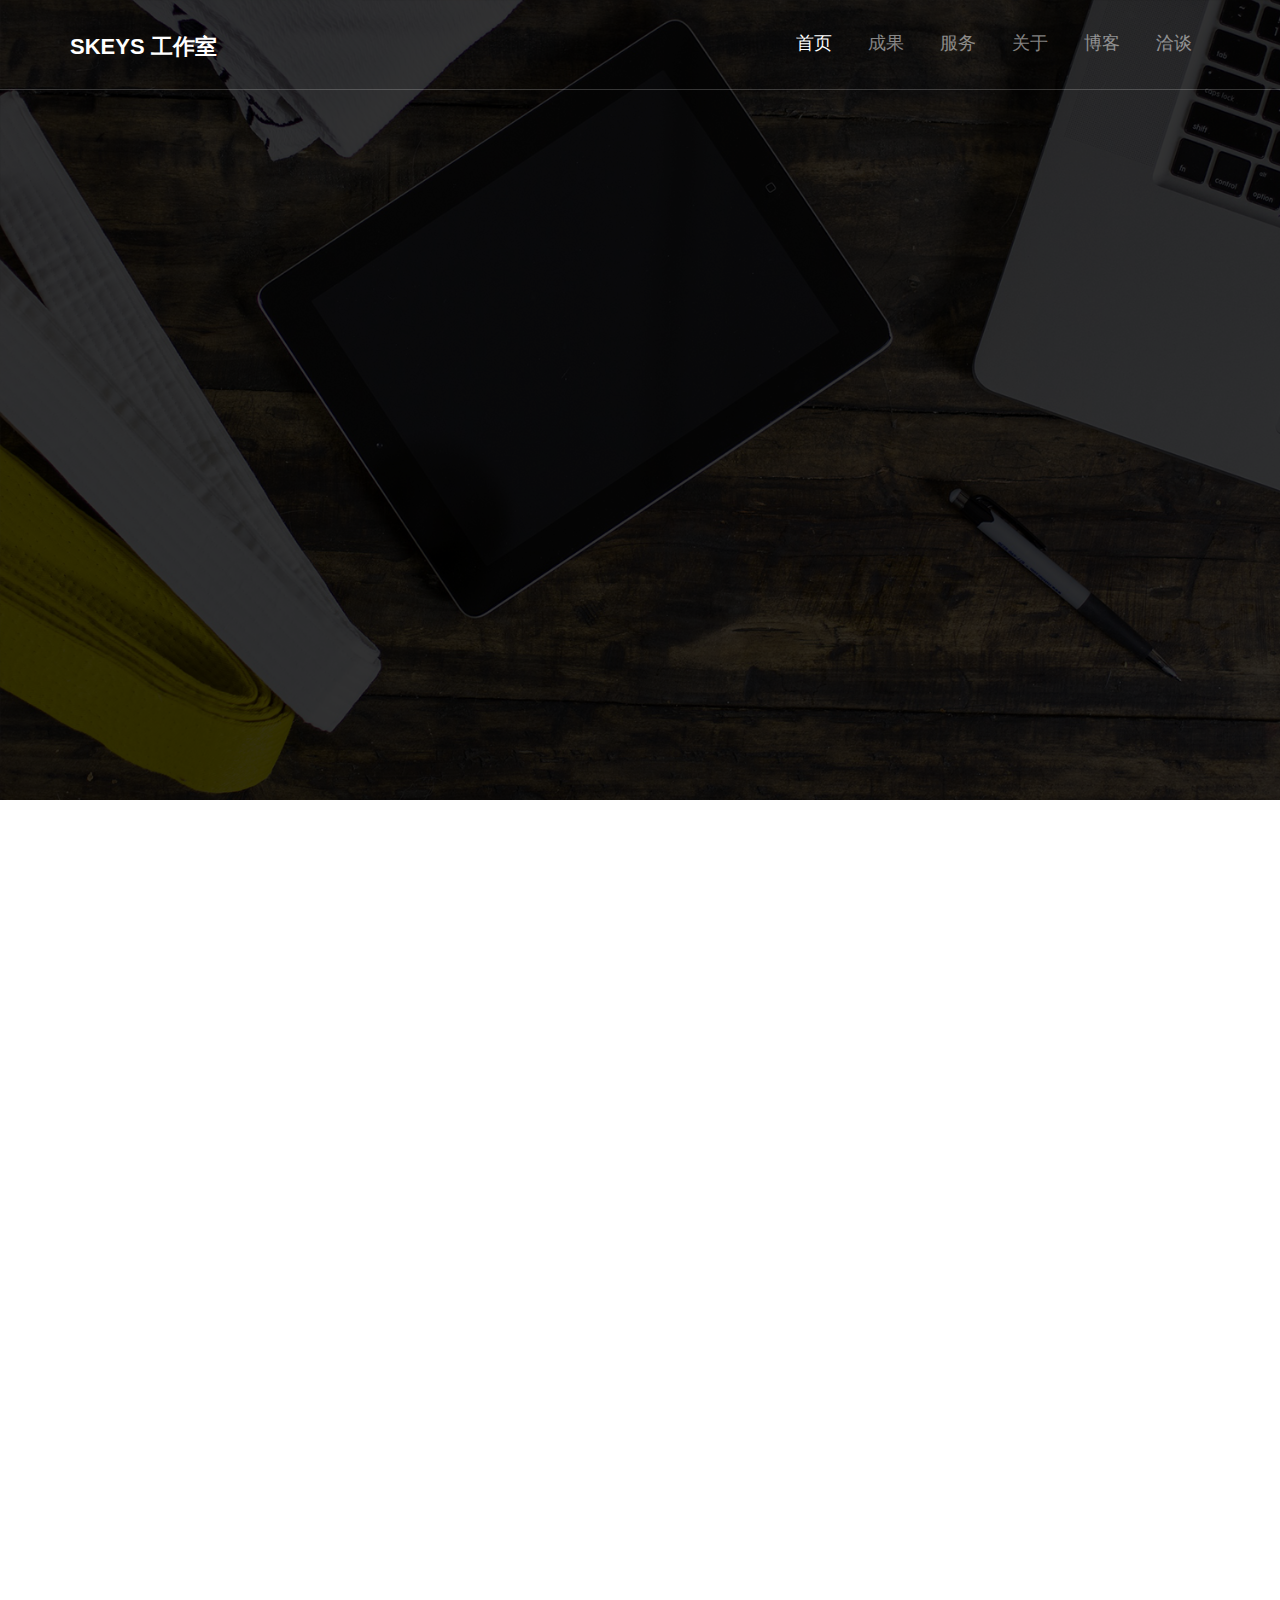
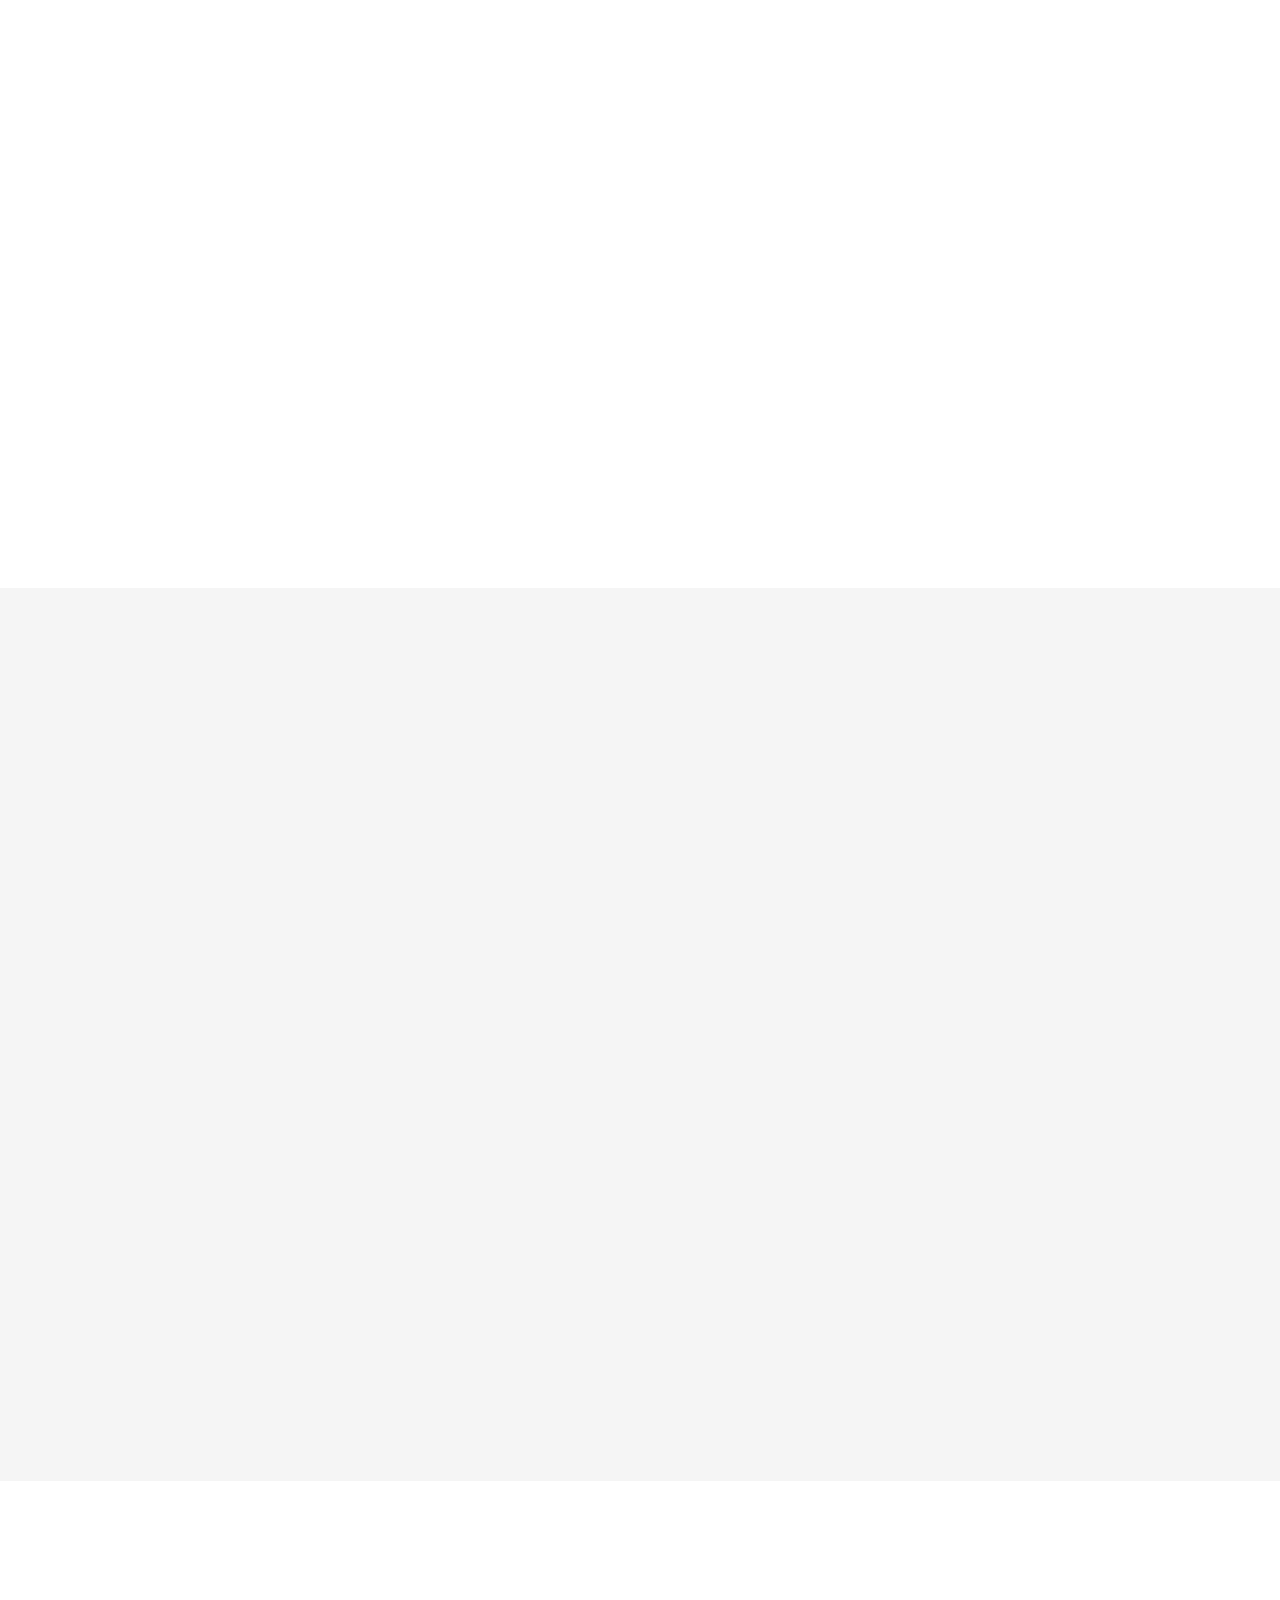
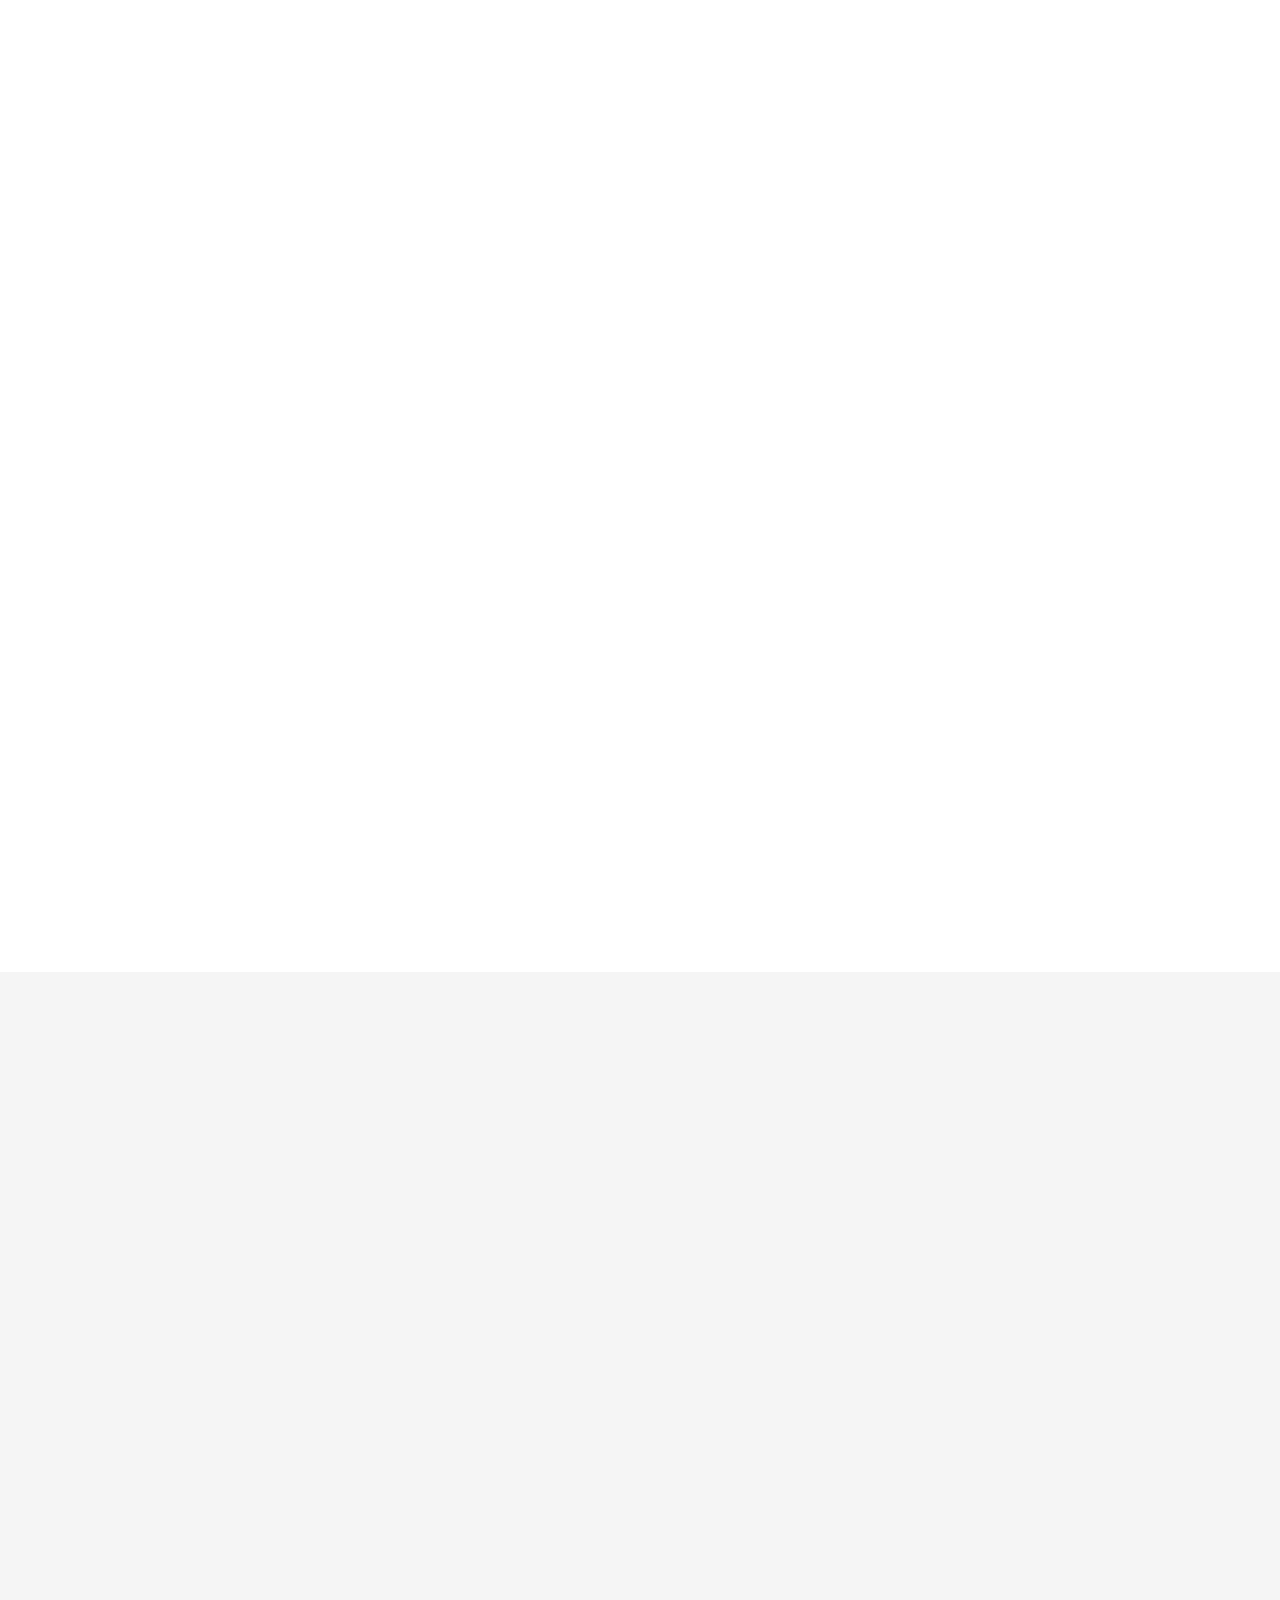
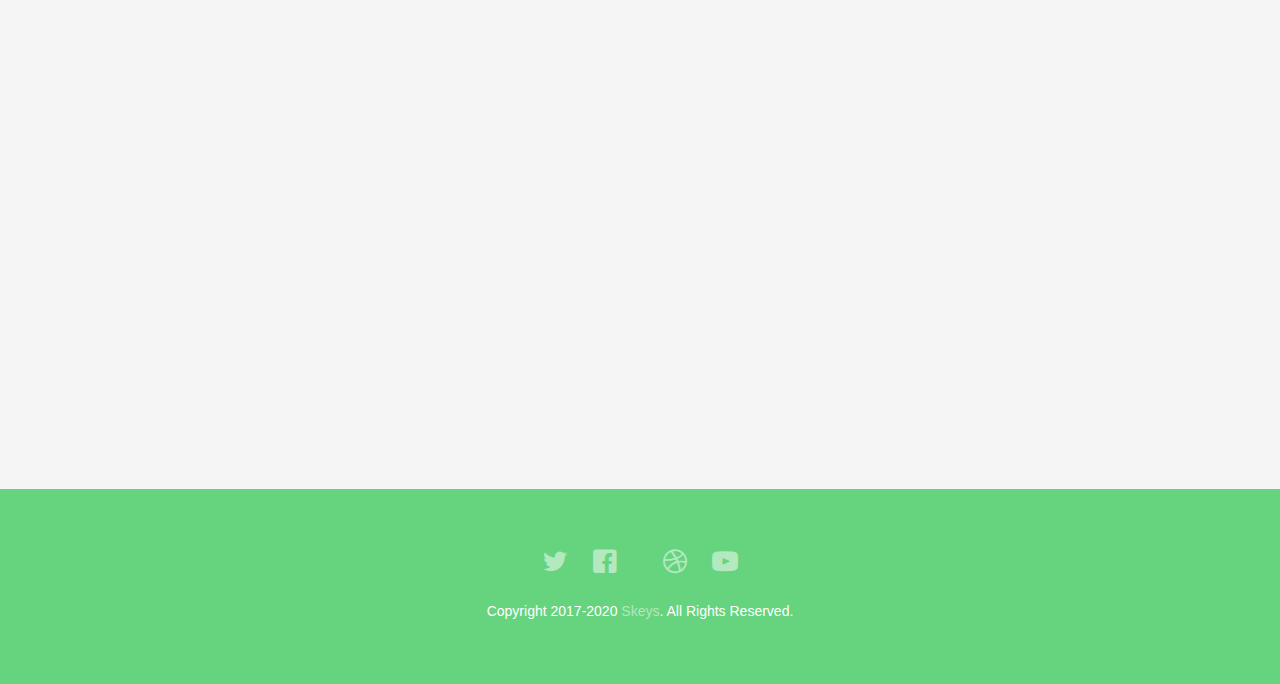
==== commit 7a0f16d4: "2017-2-8" ====
--- a/index.html
+++ b/index.html
@@ -1,328 +1,521 @@
+
 <!DOCTYPE html>
-<html lang="CH-ZN">
-<head>
-
+<!--[if lt IE 7]>      <html class="no-js lt-ie9 lt-ie8 lt-ie7"> <![endif]-->
+<!--[if IE 7]>         <html class="no-js lt-ie9 lt-ie8"> <![endif]-->
+<!--[if IE 8]>         <html class="no-js lt-ie9"> <![endif]-->
+<!--[if gt IE 8]><!--> <html class="no-js"> <!--<![endif]-->
+	<head>
 	<meta charset="utf-8">
-	<meta http-equiv="X-UA-Compatible" content="IE=Edge">
+	<meta http-equiv="X-UA-Compatible" content="IE=edge">
+	<title>Skeys 工作室 &mdash; 一切美好，尽在于此 </title>
 	<meta name="viewport" content="width=device-width, initial-scale=1">
-	<meta name="keywords" content="Skeys，设计">
-	<meta name="description" content="">
-
-	<title>SKeys | 跨省设计联盟</title>
-
-	<link rel="stylesheet" href="css/bootstrap.min.css">
-	<link rel="stylesheet" href="css/animate.min.css">
-	<link rel="stylesheet" href="css/font-awesome.min.css">
-  	<link rel="stylesheet" href="css/component.css">
+	<meta name="description" content="Skeys工作室是一群热爱设计的热血青年的天堂" />
+	<meta name="keywords" content="UI设计，skeys，key，设计师，猪八戒网，众包，logo设计，网页设计，app" />
 	
-    <link rel="stylesheet" href="css/owl.theme.css">
-	<link rel="stylesheet" href="css/owl.carousel.css">
-	<link rel="stylesheet" href="css/vegas.min.css">
+
+  
+
+  	<!-- Facebook and Twitter integration -->
+	<meta property="og:title" content=""/>
+	<meta property="og:image" content=""/>
+	<meta property="og:url" content=""/>
+	<meta property="og:site_name" content=""/>
+	<meta property="og:description" content=""/>
+	<meta name="twitter:title" content="" />
+	<meta name="twitter:image" content="" />
+	<meta name="twitter:url" content="" />
+	<meta name="twitter:card" content="" />
+
+	<!-- Place favicon.ico and apple-touch-icon.png in the root directory -->
+	<link rel="shortcut icon" href="favicon.ico">
+
+	<!-- <link href='https://fonts.googleapis.com/css?family=Open+Sans:400,700,300' rel='stylesheet' type='text/css'> -->
+	
+	<!-- Animate.css -->
+	<link rel="stylesheet" href="css/animate.css">
+	<!-- Icomoon Icon Fonts-->
+	<link rel="stylesheet" href="css/icomoon.css">
+	<!-- Bootstrap  -->
+	<link rel="stylesheet" href="css/bootstrap.css">
+	<!-- Superfish -->
+	<link rel="stylesheet" href="css/superfish.css">
+
 	<link rel="stylesheet" href="css/style.css">
 
-	<!-- Google web font  
-	<link href='http://fonts.useso.com/css?family=Source+Sans+Pro:400,700,300' rel='stylesheet' type='text/css'>-->
+
+	<!-- Modernizr JS -->
+	<script src="js/modernizr-2.6.2.min.js"></script>
+	<!-- FOR IE9 below -->
+	<!--[if lt IE 9]>
+	<script src="js/respond.min.js"></script>
+	<![endif]-->
+
+	</head>
+	<body>
+		<div id="fh5co-wrapper">
+		<div id="fh5co-page">
+		<div id="fh5co-header">
+			<header id="fh5co-header-section">
+				<div class="container">
+					<div class="nav-header">
+						<a href="#" class="js-fh5co-nav-toggle fh5co-nav-toggle"><i></i></a>
+						<h1 id="fh5co-logo"><a href="index.html">Skeys 工作室</a></h1>
+						<!-- START #fh5co-menu-wrap -->
+						<nav id="fh5co-menu-wrap" role="navigation">
+							<ul class="sf-menu" id="fh5co-primary-menu">
+								<li class="active">
+									<a href="index.html">首页</a>
+								</li>
+								<li>
+									<a href="portfolio.html" class="fh5co-sub-ddown">成果</a>
+									<!--  <ul class="fh5co-sub-menu">
+										<li><a href="#/preview/?item=build-free-html5-bootstrap-template" target="_blank">Build</a></li>
+										<li><a href="#/preview/?item=work-free-html5-template-bootstrap" target="_blank">Work</a></li>
+										<li><a href="#/preview/?item=light-free-html5-template-bootstrap" target="_blank">Light</a></li>
+										<li><a href="#/preview/?item=relic-free-html5-template-using-bootstrap" target="_blank">Relic</a></li>
+										<li><a href="#/preview/?item=display-free-html5-template-using-bootstrap" target="_blank">Display</a></li>
+										<li><a href="#/preview/?item=sprint-free-html5-template-bootstrap" target="_blank">Sprint</a></li>
+									</ul>  -->
+								</li>
+								<li>
+									<a href="#" class="fh5co-sub-ddown">服务</a>
+									 <!--  <ul class="fh5co-sub-menu">
+									 	<li><a href="left-sidebar.html">Web Development</a></li>
+									 	<li><a href="right-sidebar.html">Branding &amp; Identity</a></li>
+										<li>
+											<a href="#" class="fh5co-sub-ddown">Free HTML5</a>
+											<ul class="fh5co-sub-menu">
+												<li><a href="#/preview/?item=build-free-html5-bootstrap-template" target="_blank">Build</a></li>
+												<li><a href="#/preview/?item=work-free-html5-template-bootstrap" target="_blank">Work</a></li>
+												<li><a href="#/preview/?item=light-free-html5-template-bootstrap" target="_blank">Light</a></li>
+												<li><a href="#/preview/?item=relic-free-html5-template-using-bootstrap" target="_blank">Relic</a></li>
+												<li><a href="#/preview/?item=display-free-html5-template-using-bootstrap" target="_blank">Display</a></li>
+												<li><a href="#/preview/?item=sprint-free-html5-template-bootstrap" target="_blank">Sprint</a></li>
+											</ul>
+										</li>
+										<li><a href="#">UI Animation</a></li>
+										<li><a href="#">Copywriting</a></li>
+										<li><a href="#">Photography</a></li> 
+									</ul>   -->
+								</li>
+								<li><a href="#">关于</a></li>
+								<li><a href="#" onclick="alert('尚未开通，敬请期待！')">博客</a></li>
+								<li><a href="contact.html">洽谈</a></li>
+							</ul>
+						</nav>
+					</div>
+				</div>
+			</header>
+			
+		</div>
+        
+		
+
+		<div class="fh5co-hero">
+			<div class="fh5co-overlay"></div>
+			<div class="fh5co-cover text-center" data-stellar-background-ratio="0.5" style="background-image: url(images/cover_bg_1.png);">
+				<div class="desc animate-box">
+					<h2><strong>一切美好 尽在于此</strong></h2>
+					<span>也许是国内最热血的独立设计师联盟</span>
+					<span><a class="btn btn-primary btn-lg" href="#blood">一起热血吧</a></span>
+				</div>
+			</div>
+
+		</div>
+		<!-- end:header-top -->
+
+
+		<!-- 小描述
+		<div id="fh5co-features">
+			<div class="container">
+				<div class="row">
+					<div class="col-md-4">
+
+						<div class="feature-left">
+							<span class="icon">
+								<i class="icon-search"></i>
+							</span>
+							<div class="feature-copy">
+								<h3>SEO</h3>
+								<p>Facilis ipsum reprehenderit nemo molestias. Aut cum mollitia reprehenderit.</p>
+							</div>
+						</div>
+
+					</div>
+
+					<div class="col-md-4">
+						<div class="feature-left">
+							<span class="icon">
+								<i class="icon-mobile"></i>
+							</span>
+							<div class="feature-copy">
+								<h3>Mobile Apps</h3>
+								<p>Facilis ipsum reprehenderit nemo molestias. Aut cum mollitia reprehenderit.</p>
+							</div>
+						</div>
+
+					</div>
+					<div class="col-md-4">
+						<div class="feature-left">
+							<span class="icon">
+								<i class="icon-video"></i>
+							</span>
+							<div class="feature-copy">
+								<h3>Art Direction</h3>
+								<p>Facilis ipsum reprehenderit nemo molestias. Aut cum mollitia reprehenderit.</p>
+							</div>
+						</div>
+					</div>
+				</div>
+			</div>
+		</div>
+        -->
+
+		 <!--<div id="fh5co-feature-product" class="fh5co-section-gray">
+			<div class="container">
+				<div class="row row-bottom-padded-md">
+					<div class="col-md-12 text-center heading-section">
+						<h3>一群热爱设计，专于设计，忠于设计的热血青年们</h3>
+						<p>他们快乐，积极，认真，有趣，还有一些逗逼</p>
+					</div>
+					<div class="col-md-12 text-center">
+						<p><a href="#/" class="btn btn-primary btn-lg">查看团队</a></p>
+					</div>
+				</div>
+                
+                 描述部分
+				<div class="row">
+					<div class="col-md-12 text-center animate-box">
+						<p><img src="images/macbook.png" alt="Free HTML5 Bootstrap Template" class="img-responsive"></p>
+					</div>
+				</div>
+				<div class="row">
+					<div class="col-md-4">
+						<div class="feature-text">
+							<h3><span class="number">01.</span> Smart</h3>
+							<p>Far far away, behind the word mountains, far from the countries Vokalia and Consonantia, there live the blind texts.</p>
+						</div>
+					</div>
+					<div class="col-md-4">
+						<div class="feature-text">
+							<h3><span class="number">02.</span> Intuitive</h3>
+							<p>Far far away, behind the word mountains, far from the countries Vokalia and Consonantia, there live the blind texts.</p>
+						</div>
+					</div>
+					<div class="col-md-4">
+						<div class="feature-text">
+							<h3><span class="number">03.</span> Elegant</h3>
+							<p>Far far away, behind the word mountains, far from the countries Vokalia and Consonantia, there live the blind texts.</p>
+						</div>
+					</div>
+				</div>
+				
+
+				
+			</div>
+		</div>-->
+
+		
+		<div id="fh5co-portfolio">
+			<div class="container">
+
+				<div class="row" id="blood">
+					<div class="col-md-6 col-md-offset-3 text-center heading-section animate-box">
+						<h3>设计案例</h3>
+						<p>这是团队智慧的结晶，也是凝聚力的果实</p>
+					</div>
+				</div>
+
+				
+				<div class="row row-bottom-padded-md">
+					<div class="col-md-12">
+						<ul id="fh5co-portfolio-list">
+
+							<li class="one-third animate-box" data-animate-effect="fadeIn" style="background-image: url(images/work-5.png); ">
+								<a href="#" class="color-3">
+									<div class="case-studies-summary">
+										<span>企业VI</span>
+										<h2>logo设计</h2>
+									</div>
+								</a>
+							</li>
+							<li class="one-third animate-box" data-animate-effect="fadeIn" style="background-image: url(images/work-6.png); ">
+								<a href="#" class="color-4">
+									<div class="case-studies-summary">
+										<span>网页设计</span>
+										<h2>电商网站视觉设计</h2>
+									</div>
+								</a>
+							</li>
+
+							<li class="one-third animate-box" data-animate-effect="fadeIn" style="background-image: url(images/work-1.png); ">
+								<a href="#" class="color-4">
+									<div class="case-studies-summary">
+										<span>App设计</span>
+										<h2>社交客户端视觉产出</h2>
+									</div>
+								</a>
+							</li>
+
+							<li class="one-third animate-box" data-animate-effect="fadeIn" style="background-image: url(images/work-2.png); "> 
+								<a href="#" class="color-5">
+									<div class="case-studies-summary">
+										<span>网站优化</span>
+										<h2>电商网站体验优化</h2>
+									</div>
+								</a>
+							</li>
+							<li class="two-third animate-box" data-animate-effect="fadeIn" style="background-image: url(images/work-3.png); ">
+								<a href="#" class="color-6">
+									<div class="case-studies-summary">
+										<span>App设计</span>
+										<h2>tailor客户端视觉与交互设计</h2>
+									</div>
+								</a>
+							</li>
+						</ul>		
+					</div>
+				</div>
+
+				<div class="row">
+					<div class="col-md-4 col-md-offset-4 text-center animate-box">
+						<a href="#" class="btn btn-primary btn-lg">查看更多案例</a>
+					</div>
+				</div>
+
+				
+			</div>
+		</div>
+		
+
+		
+		<div id="fh5co-content-section" class="fh5co-section-gray">
+			<div class="container">
+				<div class="row">
+					<div class="col-md-8 col-md-offset-2 text-center heading-section animate-box">
+						<h3>团队成员</h3>
+						<p>热血青年们的自白书</p>
+					</div>
+				</div>
+			</div>
+			<div class="container">
+				<div class="row">
+					<div class="col-md-4">
+						<div class="fh5co-testimonial text-center animate-box">
+							<figure>
+								<img src="images/person_1.jpg" alt="user">
+							</figure>
+							<blockquote>
+								<p>“所谓设计，就是通过创造和交流来认识我们所生活的这个世界。我是Anial，从事设计行业十年了，我感觉设计思维已经深深融入我的血液。”</p>
+							</blockquote>
+							<span>Anial，设计总监</span>
+						</div>
+					</div>
+					<div class="col-md-4">
+						<div class="fh5co-testimonial text-center animate-box">
+							<figure>
+								<img src="images/person_2.jpg" alt="user">
+							</figure>
+							<blockquote>
+								<p>“当我遇到这一群跟我一样，看到关于设计和创造就停不下来的小伙伴们的时候，我知道我找到了我的家，事实证明我的感觉没有错。”</p>
+							</blockquote>
+							<span>老罗，设计师</span>
+						</div>
+					</div>
+					<div class="col-md-4">
+						<div class="fh5co-testimonial text-center animate-box">
+							<figure>
+								<img src="images/person_3.jpg" alt="user">
+							</figure>
+							<blockquote>
+								<p>“我不敢保证我们设计的东西是最顶尖的，但我相信我们做出来的东西，一定是让你最满意的。我有这个自信，是因为我了解这些朋友们。”</p>
+							</blockquote>
+							<span>Jayssi，设计师</span>
+						</div>
+					</div>
+				</div>
+			</div>
+
+			<div style="height: 80px"></div>
+
+			<div class="row">
+					<div class="col-md-4 col-md-offset-4 text-center animate-box">
+						<a href="#" class="btn btn-primary btn-lg">查看团队</a>
+					</div>
+			</div>
+
+		</div>
+		<!-- fh5co-content-section -->
+
+		<div id="fh5co-services-section">
+			<div class="container">
+				<div class="row">
+					<div class="col-md-8 col-md-offset-2 text-center heading-section animate-box">
+						<h3>工作内容</h3>
+						<p>相信我们可以做的，远远不止于此</p>
+					</div>
+				</div>
+			</div>
+			<div class="container">
+				<div class="row text-center">
+					<div class="col-md-4 col-sm-4">
+						<div class="services animate-box">
+							<span><i class="icon-browser"></i></span>
+							<h3>网页设计</h3>
+							<p>通过对需求的深入研究，由资深网页设计师精心设计网站的视觉与交互，包括电商类、企业官网、后台类、门户类等各种类型的网站。</p>
+						</div>
+					</div>
+					<div class="col-md-4 col-sm-4">
+						<div class="services animate-box">
+							<span><i class="icon-mobile"></i></span>
+							<h3>移动端设计</h3>
+							<p>团队内不乏对移动端设计有着丰富经验的设计师，他们将针对产品的不同定位和类型，细致入微的完成移动端设计的视觉与交互。</p>
+						</div>
+					</div>
+					<div class="col-md-4 col-sm-4">
+						<div class="services animate-box">
+							<span><i class="icon-tools"></i></span>
+							<h3>用户体验优化</h3>
+							<p>良好的用户体验是吸引用户和留住用户的关键因素，想知道您的产品在用户体验方面还需要如何完善吗？</p>
+						</div>
+					</div>
+					<div class="col-md-4 col-sm-4">
+						<div class="services animate-box">
+							<span><i class="icon-video"></i></span>
+							<h3>企业VI设计</h3>
+							<p>展示企业形象，需要有一套精美而完善的企业VI，团队内的设计师们将针对您的企业形象和定位，量身定做属于您的企业品牌宣传。</p>
+						</div>
+					</div>
+					<div class="col-md-4 col-sm-4">
+						<div class="services animate-box">
+							<span><i class="icon-search"></i></span>
+							<h3>设计咨询服务</h3>
+							<p>对于设计方面一头雾水？我们将竭尽全力为您解答一切您在设计方面的疑问。例如设计风格、设计趋势、设计思路等等。</p>
+						</div>
+					</div>
+					<div class="col-md-4 col-sm-4">
+						<div class="services animate-box">
+							<span><i class="icon-cloud"></i></span>
+							<h3>产品原型设计</h3>
+							<p>产品的原型是一个起点，它将是一个梦想开始的地方。我们可以为您的需求制作出包括动效交互的高保真原型。</p>
+						</div>
+					</div>
+				</div>
+			</div>
+		</div>
+
+		<!-- END What we do -->
+
+
+		<div id="fh5co-blog-section" class="fh5co-section-gray">
+			<div class="container">
+				<div class="row">
+					<div class="col-md-8 col-md-offset-2 text-center heading-section animate-box">
+						<h3>最新动态</h3>
+						<p>在这里，看到我们小伙伴们最近都在忙什么</p>
+					</div>
+				</div>
+			</div>
+			<div class="container">
+				<div class="row row-bottom-padded-md">
+					<div class="col-lg-4 col-md-4">
+						<div class="fh5co-blog animate-box">
+							<a href="#"><img class="img-responsive" src="images/blog-1.jpg" alt=""></a>
+							<div class="blog-text">
+								<div class="prod-title">
+									<h3><a href="http://www.ifanr.com/784151">准备在印度造 iPhone 的苹果，能否复制中国传奇？</a></h3>
+									<span class="posted_by">2017.2.8</span>
+									<span class="comment"><a href="">20<i class="icon-bubble2"></i></a></span>
+									<p>FiPhone 在印度制造的时间终于定下来了。苹果拉上老朋友纬创资通，要在位于印度南部的卡纳塔克邦首府班加罗尔建造iPhone组装生产线。</p>
+									<a href="http://www.ifanr.com/784151" class="btn btn-primary">查看全文</a>
+								</div>
+							</div> 
+						</div>
+					</div>
+					<div class="col-lg-4 col-md-4">
+						<div class="fh5co-blog animate-box">
+							<a href="#"><img class="img-responsive" src="images/blog-2.jpg" alt=""></a>
+							<div class="blog-text">
+								<div class="prod-title">
+									<h3><a href="http://www.ifanr.com/minapp/784541">小程序有更新：新增位置、重力和网络三种调试</a></h3>
+									<span class="posted_by">2017.2.10</span>
+									<span class="comment"><a href="">3<i class="icon-bubble2"></i></a></span>
+									<p>2月6日，微信小程序的开发工具再度更新，包含17个基础库更新和28个工具新增功能，其中大部分是对之前的bug做了修复和功能上的优化。</p>
+									<a href="http://www.ifanr.com/minapp/784541" class="btn btn-primary">查看全文</a>
+								</div>
+							</div> 
+						</div>
+					</div>
+					<div class="col-lg-4 col-md-4">
+						<div class="fh5co-blog animate-box">
+							<a href="#"><img class="img-responsive" src="images/blog-3.jpg" alt=""></a>
+							<div class="blog-text">
+								<div class="prod-title">
+									<h3><a href="http://www.ifanr.com/784468">人工智能将让更多人失业，而公共服务会变得更好？</a></h3>
+									<span class="posted_by">2017.2.11</span>
+									<span class="comment"><a href="">0<i class="icon-bubble2"></i></a></span>
+									<p>报告称，在今后 15 年里，英国公营部门 25 万个岗位的员工将被机器取代。这会提升公营部门的效率，节省数百亿的资金。</p>
+									<a href="http://www.ifanr.com/784468" class="btn btn-primary">查看全文</a>
+								</div>
+							</div> 
+						</div>
+					</div>
+				</div>
+
+				<div class="row">
+					<div class="col-md-4 col-md-offset-4 text-center animate-box">
+						<a href="#" class="btn btn-primary btn-lg" onclick="alert('尚未开通，敬请期待！')">查看博客</a>
+					</div>
+				</div>
+
+			</div>
+		</div>
+		<!-- fh5co-blog-section -->
+		<footer>
+			<div id="footer">
+				<div class="container">
+					<div class="row">
+						<div class="col-md-6 col-md-offset-3 text-center">
+							<p class="fh5co-social-icons">
+								<a href="#"><i class="icon-twitter2"></i></a>
+								<a href="#"><i class="icon-facebook2"></i></a>
+								<a href="#"><i class="icon-weibo"></i></a>
+								<a href="#"><i class="icon-dribbble2"></i></a>
+								<a href="#"><i class="icon-youtube"></i></a>
+							</p>
+							<p>Copyright 2017-2020 <a href="#">Skeys</a>. All Rights Reserved. </p>
+						</div>
+					</div>
+				</div>
+			</div>
+		</footer>
 	
-</head>
-<body id="top" data-spy="scroll" data-offset="50" data-target=".navbar-collapse">
-
-
-<!-- Preloader section 
-
-<div class="preloader">
-     <div class="sk-spinner sk-spinner-pulse"></div>
-</div>-->
-
-
-<!-- Navigation section  -->
-
-  <div class="navbar navbar-default navbar-fixed-top" role="navigation">
-    <div class="container">
-
-      <div class="navbar-header">
-        <button class="navbar-toggle" data-toggle="collapse" data-target=".navbar-collapse">
-          <span class="icon icon-bar"></span>
-          <span class="icon icon-bar"></span>
-          <span class="icon icon-bar"></span>
-        </button>
-        <a href="#top" class="navbar-brand smoothScroll">Skeys</a>
-       <!-- <a href="#top" class="logo"><img src="images/logo.png" width="60px" height="56px"></img></a>-->
-      </div>
-        <div class="collapse navbar-collapse">
-          <ul class="nav navbar-nav navbar-right">
-            <li><a href="#top" class="smoothScroll"><span>主页</span></a></li>
-            <li><a href="#about" class="smoothScroll"><span>关于Skeys</span></a></li>
-            <li><a href="gallery.html" class="smoothScroll"><span>作品集</span></a></li>
-            <li><a href="#contact" class="smoothScroll"><span>联系我们</span></a></li>
-          </ul>
-       </div>
-
-    </div>
-  </div>
-
-
-<!-- Home section -->
-
-<section id="home">
-  <div class="overlay"></div>
-  <div class="container">
-    <div class="row">
-
-      <div class="col-md-offset-1 col-md-10 col-sm-12 wow fadeInUp" data-wow-delay="0.3s">
-        <h1 class="wow fadeInUp" data-wow-delay="0.5s">Skeys 创意工作室</h1>
-        <p class="wow fadeInUp" data-wow-delay="0.7s">设计在我们手中，未来在你们脚下</p>
-        <a href="#about" class="smoothScroll btn btn-success btn-lg wow fadeInUp" data-wow-delay="0.9s">了解更多</a>
-      </div>
-
-    </div>
-  </div>
-</section>
-
-
-<!-- About section -->
-
-<section id="about">
-  <div class="container">
-    <div class="row">
-
-      <div class="col-md-9 col-sm-8 wow fadeInUp" data-wow-delay="0.1s">
-        <div class="about-thumb">
-          <h1>关于我们</h1>
-          <p style="font-size: 16px; color: #e44c65">SKEYS是一支由来自国内各省的互联网设计师组成的小分队，旨在为互联网提供优质、前沿的设计。我们拥有最优质的团队，最热情的服务，最认真的态度。只为设计出我们心中最完美的作品。</p>
-        </div>
-      </div>
-
-      <div class="col-md-3 col-sm-4 wow fadeInUp about-img" data-wow-delay="0.3s">
-        <img src="images/about-img.jpg" class="img-responsive img-circle" alt="About">
-      </div>
-
-      <div class="clearfix"></div>
-
-      <div class="col-md-12 col-sm-12 wow fadeInUp" data-wow-delay="0.3s">
-        <div class="section-title text-center">
-          <h1>我们的团队</h1>
-          <h2>我们和你们一样，热情洋溢。</h2>
-        </div>
-      </div>
-
-      <!-- team carousel -->
-      <div id="team-carousel" class="owl-carousel">
-
-      <div class="item col-md-4 col-sm-6 wow fadeInUp" data-wow-delay="0.4s">
-        <div class="team-thumb">
-          <div class="image-holder">
-            <img src="images/team-img1.jpg" class="img-responsive img-circle" alt="Mary">
-          </div>
-          <h2 class="heading">四月, 视觉设计师</h2>
-          <p class="description">“坚信最美好的时光，都在我们身上发生。”</p>
-        </div>
-      </div>
-
-      <div class="item col-md-4 col-sm-6 wow fadeInUp" data-wow-delay="0.6s">
-        <div class="team-thumb">
-          <div class="image-holder">
-            <img src="images/team-img2.jpg" class="img-responsive img-circle" alt="Jack">
-          </div>
-          <h2 class="heading">Jacky, 交互设计师</h2>
-          <p class="description">“笔下一点一滴设计，身上一方一寸精神。”</p>
-        </div>
-      </div>
-
-      <div class="item col-md-4 col-sm-6 wow fadeInUp" data-wow-delay="0.8s">
-        <div class="team-thumb">
-          <div class="image-holder">
-            <img src="images/team-img3.jpg" class="img-responsive img-circle" alt="Linda">
-          </div>
-          <h2 class="heading">谭乐乐, 创意设计师</h2>
-          <p class="description">“脑海灵光一现的时刻，从不错过。”</p>
-        </div>
-      </div>
-
-      <div class="item col-md-4 col-sm-6 wow fadeInUp" data-wow-delay="0.8s">
-        <div class="team-thumb">
-          <div class="image-holder">
-            <img src="images/team-img4.jpg" class="img-responsive img-circle" alt="Sandy">
-          </div>
-          <h2 class="heading">Ainal, UED</h2>
-          <p class="description">“一切对用户不负责的设计，都不是好设计。”</p>
-        </div>
-      </div>
-
-      <div class="item col-md-4 col-sm-6 wow fadeInUp" data-wow-delay="0.8s">
-        <div class="team-thumb">
-          <div class="image-holder">
-            <img src="images/team-img5.jpg" class="img-responsive img-circle" alt="Lukia">
-          </div>
-          <h2 class="heading">Jayssi, 用户体验设计师</h2>
-          <p class="description">“精致和专注，是设计的灵魂。”</p>
-        </div>
-      </div>
-
-      <div class="item col-md-4 col-sm-6 wow fadeInUp" data-wow-delay="0.8s">
-        <div class="team-thumb">
-          <div class="image-holder">
-            <img src="images/team-img6.jpg" class="img-responsive img-circle" alt="George">
-          </div>
-          <h2 class="heading">老罗, 项目发起人</h2>
-          <p class="description">“这个世界缺少的不是成功，而是向往成功的勇气。”</p>
-        </div>
-      </div>
-
-      <!-- <div class="item col-md-4 col-sm-6 wow fadeInUp" data-wow-delay="0.8s">
-        <div class="team-thumb">
-          <div class="image-holder">
-            <img src="images/team-img7.jpg" class="img-responsive img-circle" alt="Day">
-          </div>
-          <h2 class="heading">Day, Accountant</h2>
-          <p class="description">Maecenas sed diam eget risus varius blandit sit.</p>
-        </div>
-      </div>
-
-      <div class="item col-md-4 col-sm-6 wow fadeInUp" data-wow-delay="0.8s">
-        <div class="team-thumb">
-          <div class="image-holder">
-            <img src="images/team-img8.jpg" class="img-responsive img-circle" alt="Lynn">
-          </div>
-          <h2 class="heading">Lynn, Marketing</h2>
-          <p class="description">Lorem ipsum dolor sit amet, consectetur adipiscing.</p>
-        </div>
-      </div>-->
-
-      </div>
-      <!-- end team carousel -->
-
-    </div>
-  </div>
-</section>
-
-<div class="copyrights">Designed by <a href="http://www.cssmoban.com/"  title="网站模板">Skeys工作室</a></div>
-<!-- Gallery section -->
-
-<section id="gallery">
-  <div class="container">
-    <div class="row">
-
-      <div class="col-md-offset-2 col-md-8 col-sm-12 wow fadeInUp" data-wow-delay="0.3s">
-        <div class="section-title">
-          <h1>作品集</h1>
-          <h2>这是我们团队能力的冰山一角，却足够惊艳。</h2>
-        </div>
-      </div>
-
-      <ul class="grid cs-style-4">
-        <li class="col-md-6 col-sm-6">
-          <figure>
-            <div><img src="images/gallery-img1.jpg" alt="image 1"></div>
-            <figcaption>
-              <h1>网站视觉设计</h1>
-              <small>来自团队颜值最高的设计师四月之手。</small>
-              <a href="gallery.html">查看更多</a>
-            </figcaption>
-          </figure>
-        </li>
-
-        <li class="col-md-6 col-sm-6">
-          <figure>
-            <div><img src="images/gallery-img2.jpg" alt="image 2"></div>
-            <figcaption>
-              <h1>App视觉设计</h1>
-              <small>曾获得2015年度创意大赛银奖。</small>
-              <a href="gallery.html">查看更多</a>
-            </figcaption>
-          </figure>
-        </li>
-
-        <li class="col-md-6 col-sm-6">
-          <figure>
-            <div><img src="images/gallery-img3.jpg" alt="image 3"></div>
-            <figcaption>
-              <h1>原型设计</h1>
-              <small>一笔一画，尽显产品思维。</small>
-              <a href="gallery.html">查看更多</a>
-            </figcaption>
-          </figure>
-        </li>
-
-        <li class="col-md-6 col-sm-6">
-          <figure>
-            <div><img src="images/gallery-img4.jpg" alt="image 4"></div>
-            <figcaption>
-              <h1>交互设计稿</h1>
-              <small>交互大神Jacky之手，清晰地思维逻辑是他的长项。</small>
-              <a href="gallery.html">查看更多</a>
-            </figcaption>
-          </figure>
-        </li>
-      </ul>
-
-    </div>
-  </div>
-</section>
-
-
-<!-- Contact section -->
-
-<section id="contact">
-  <div class="container">
-    <div class="row">
-        <div>
-          <h1>联系我们</h1>
-          <p>无论您对我们团队有任何疑问或咨询，欢迎发送邮件与我们联系。</p>
-        </div>
-        <div class="contact1">
-             <a href="mailto:sixkeys@163.com?subject=您好，skeys">给Skeys发邮件</a>       
-        </div>
-    </div>
-  </div>
-</section>
-
-
-<!-- Footer section -->
-
-<footer>
-	<div class="container">
-              <!--<div class="links"> 
-               <h2>联系我们</h2>
-              <p>E-mail:sixkeys@163.com</p>
-             <a href="#">关于我们</a>
-                <a>|</a>
-                <a href="#">官方微博</a>
-                 <a>|</a>
-                <a href="#">联系我们</a>         
-            </div>  -->    
-		<div class="row">
-
-			<div class="col-md-12 col-sm-12">
-                <ul class="social-icon"> 
-                    <li><a href="http://weibo.com/sixkeys" class="fa fa-weibo wow fadeInUp" data-wow-delay="0.2s"></a></li>
-                    <li><a href="#" class="fa fa-wechat wow fadeInUp" data-wow-delay="0.4s"></a></li>
-                    <li><a href="#" class="fa fa-dribbble wow fadeInUp" data-wow-delay="0.6s"></a></li>
-                    <li><a href="#" class="fa fa-behance wow fadeInUp" data-wow-delay="0.8s"></a></li>
-                    <!--<li><a href="#" class="fa fa-google-plus wow fadeInUp" data-wow-delay="1.0s"></a></li>-->
-                </ul>     
-            <p class="wow fadeInUp" >Copyright &copy; 2016-2020 Skeys Studio | 
-                了解更多信息，尽在 <a href="http://www.baidu.com/" target="_blank" title="模板之家">Skeys</a> - Designed by Skeys</p>
-                
-			</div>
-			
-		</div>
-        
+
 	</div>
-</footer>
-
-<!-- Back top -->
-<a href="#" class="go-top"><i class="fa fa-angle-up"></i></a>
-
-<!-- Javascript  -->
-<script src="js/jquery.js"></script>
-<script src="js/bootstrap.min.js"></script>
-<script src="js/vegas.min.js"></script>
-<script src="js/modernizr.custom.js"></script>
-<script src="js/toucheffects.js"></script>
-<script src="js/owl.carousel.min.js"></script>
-<script src="js/smoothscroll.js"></script>
-<script src="js/wow.min.js"></script>
-<script src="js/custom.js"></script>
-
-</body>
-</html>+	<!-- END fh5co-page -->
+
+	</div>
+	<!-- END fh5co-wrapper -->
+
+	<!-- jQuery -->
+
+
+	<script src="js/jquery.min.js"></script>
+	<!-- jQuery Easing -->
+	<script src="js/jquery.easing.1.3.js"></script>
+	<!-- Bootstrap -->
+	<script src="js/bootstrap.min.js"></script>
+	<!-- Waypoints -->
+	<script src="js/jquery.waypoints.min.js"></script>
+	<!-- Stellar -->
+	<script src="js/jquery.stellar.min.js"></script>
+	<!-- Superfish -->
+	<script src="js/hoverIntent.js"></script>
+	<script src="js/superfish.js"></script>
+
+	<!-- Main JS -->
+	<script src="js/main.js"></script>
+
+	</body>
+</html>
+
--- a/css/icomoon.css
+++ b/css/icomoon.css
@@ -0,0 +1,3135 @@
+@font-face {
+    font-family: 'icomoon';
+    src:    url('fonts/icomoon.eot?1oniuf');
+    src:    url('fonts/icomoon.eot?1oniuf#iefix') format('embedded-opentype'),
+        url('fonts/icomoon.ttf?1oniuf') format('truetype'),
+        url('fonts/icomoon.woff?1oniuf') format('woff'),
+        url('fonts/icomoon.svg?1oniuf#icomoon') format('svg');
+    font-weight: normal;
+    font-style: normal;
+}
+
+[class^="icon-"], [class*=" icon-"] {
+    /* use !important to prevent issues with browser extensions that change fonts */
+    font-family: 'icomoon' !important;
+    speak: none;
+    font-style: normal;
+    font-weight: normal;
+    font-variant: normal;
+    text-transform: none;
+    line-height: 1;
+
+    /* Better Font Rendering =========== */
+    -webkit-font-smoothing: antialiased;
+    -moz-osx-font-smoothing: grayscale;
+}
+
+.icon-mobile:before {
+    content: "\e000";
+}
+.icon-laptop:before {
+    content: "\e001";
+}
+.icon-desktop:before {
+    content: "\e002";
+}
+.icon-tablet:before {
+    content: "\e003";
+}
+.icon-phone:before {
+    content: "\e004";
+}
+.icon-document:before {
+    content: "\e005";
+}
+.icon-documents:before {
+    content: "\e006";
+}
+.icon-search:before {
+    content: "\e007";
+}
+.icon-clipboard:before {
+    content: "\e008";
+}
+.icon-newspaper:before {
+    content: "\e009";
+}
+.icon-notebook:before {
+    content: "\e00a";
+}
+.icon-book-open:before {
+    content: "\e00b";
+}
+.icon-browser:before {
+    content: "\e00c";
+}
+.icon-calendar:before {
+    content: "\e00d";
+}
+.icon-presentation:before {
+    content: "\e00e";
+}
+.icon-picture:before {
+    content: "\e00f";
+}
+.icon-pictures:before {
+    content: "\e010";
+}
+.icon-video:before {
+    content: "\e011";
+}
+.icon-camera:before {
+    content: "\e012";
+}
+.icon-printer:before {
+    content: "\e013";
+}
+.icon-toolbox:before {
+    content: "\e014";
+}
+.icon-briefcase:before {
+    content: "\e015";
+}
+.icon-wallet:before {
+    content: "\e016";
+}
+.icon-gift:before {
+    content: "\e017";
+}
+.icon-bargraph:before {
+    content: "\e018";
+}
+.icon-grid:before {
+    content: "\e019";
+}
+.icon-expand:before {
+    content: "\e01a";
+}
+.icon-focus:before {
+    content: "\e01b";
+}
+.icon-edit:before {
+    content: "\e01c";
+}
+.icon-adjustments:before {
+    content: "\e01d";
+}
+.icon-ribbon:before {
+    content: "\e01e";
+}
+.icon-hourglass:before {
+    content: "\e01f";
+}
+.icon-lock:before {
+    content: "\e020";
+}
+.icon-megaphone:before {
+    content: "\e021";
+}
+.icon-shield:before {
+    content: "\e022";
+}
+.icon-trophy:before {
+    content: "\e023";
+}
+.icon-flag:before {
+    content: "\e024";
+}
+.icon-map:before {
+    content: "\e025";
+}
+.icon-puzzle:before {
+    content: "\e026";
+}
+.icon-basket:before {
+    content: "\e027";
+}
+.icon-envelope:before {
+    content: "\e028";
+}
+.icon-streetsign:before {
+    content: "\e029";
+}
+.icon-telescope:before {
+    content: "\e02a";
+}
+.icon-gears:before {
+    content: "\e02b";
+}
+.icon-key:before {
+    content: "\e02c";
+}
+.icon-paperclip:before {
+    content: "\e02d";
+}
+.icon-attachment:before {
+    content: "\e02e";
+}
+.icon-pricetags:before {
+    content: "\e02f";
+}
+.icon-lightbulb:before {
+    content: "\e030";
+}
+.icon-layers:before {
+    content: "\e031";
+}
+.icon-pencil:before {
+    content: "\e032";
+}
+.icon-tools:before {
+    content: "\e033";
+}
+.icon-tools-2:before {
+    content: "\e034";
+}
+.icon-scissors:before {
+    content: "\e035";
+}
+.icon-paintbrush:before {
+    content: "\e036";
+}
+.icon-magnifying-glass:before {
+    content: "\e037";
+}
+.icon-circle-compass:before {
+    content: "\e038";
+}
+.icon-linegraph:before {
+    content: "\e039";
+}
+.icon-mic:before {
+    content: "\e03a";
+}
+.icon-strategy:before {
+    content: "\e03b";
+}
+.icon-beaker:before {
+    content: "\e03c";
+}
+.icon-caution:before {
+    content: "\e03d";
+}
+.icon-recycle:before {
+    content: "\e03e";
+}
+.icon-anchor:before {
+    content: "\e03f";
+}
+.icon-profile-male:before {
+    content: "\e040";
+}
+.icon-profile-female:before {
+    content: "\e041";
+}
+.icon-bike:before {
+    content: "\e042";
+}
+.icon-wine:before {
+    content: "\e043";
+}
+.icon-hotairballoon:before {
+    content: "\e044";
+}
+.icon-globe:before {
+    content: "\e045";
+}
+.icon-genius:before {
+    content: "\e046";
+}
+.icon-map-pin:before {
+    content: "\e047";
+}
+.icon-dial:before {
+    content: "\e048";
+}
+.icon-chat:before {
+    content: "\e049";
+}
+.icon-heart:before {
+    content: "\e04a";
+}
+.icon-cloud:before {
+    content: "\e04b";
+}
+.icon-upload:before {
+    content: "\e04c";
+}
+.icon-download:before {
+    content: "\e04d";
+}
+.icon-target:before {
+    content: "\e04e";
+}
+.icon-hazardous:before {
+    content: "\e04f";
+}
+.icon-piechart:before {
+    content: "\e050";
+}
+.icon-speedometer:before {
+    content: "\e051";
+}
+.icon-global:before {
+    content: "\e052";
+}
+.icon-compass:before {
+    content: "\e053";
+}
+.icon-lifesaver:before {
+    content: "\e054";
+}
+.icon-clock:before {
+    content: "\e055";
+}
+.icon-aperture:before {
+    content: "\e056";
+}
+.icon-quote:before {
+    content: "\e057";
+}
+.icon-scope:before {
+    content: "\e058";
+}
+.icon-alarmclock:before {
+    content: "\e059";
+}
+.icon-refresh:before {
+    content: "\e05a";
+}
+.icon-happy:before {
+    content: "\e05b";
+}
+.icon-sad:before {
+    content: "\e05c";
+}
+.icon-facebook:before {
+    content: "\e05d";
+}
+.icon-twitter:before {
+    content: "\e05e";
+}
+.icon-googleplus:before {
+    content: "\e05f";
+}
+.icon-rss:before {
+    content: "\e060";
+}
+.icon-tumblr:before {
+    content: "\e061";
+}
+.icon-linkedin:before {
+    content: "\e062";
+}
+.icon-dribbble:before {
+    content: "\e063";
+}
+.icon-box2:before {
+    content: "\ea82";
+}
+.icon-write:before {
+    content: "\ea83";
+}
+.icon-clock2:before {
+    content: "\ea84";
+}
+.icon-reply2:before {
+    content: "\ea85";
+}
+.icon-reply-all2:before {
+    content: "\ea86";
+}
+.icon-forward2:before {
+    content: "\ea87";
+}
+.icon-flag2:before {
+    content: "\ea88";
+}
+.icon-search2:before {
+    content: "\ea89";
+}
+.icon-trash2:before {
+    content: "\ea8a";
+}
+.icon-envelope2:before {
+    content: "\ea8b";
+}
+.icon-bubble:before {
+    content: "\ea8c";
+}
+.icon-bubbles:before {
+    content: "\ea8d";
+}
+.icon-user2:before {
+    content: "\ea8e";
+}
+.icon-users2:before {
+    content: "\ea8f";
+}
+.icon-cloud2:before {
+    content: "\ea90";
+}
+.icon-download2:before {
+    content: "\ea91";
+}
+.icon-upload2:before {
+    content: "\ea92";
+}
+.icon-rain:before {
+    content: "\ea93";
+}
+.icon-sun:before {
+    content: "\ea94";
+}
+.icon-moon2:before {
+    content: "\ea95";
+}
+.icon-bell2:before {
+    content: "\ea96";
+}
+.icon-folder2:before {
+    content: "\ea97";
+}
+.icon-pin2:before {
+    content: "\ea98";
+}
+.icon-sound2:before {
+    content: "\ea99";
+}
+.icon-microphone:before {
+    content: "\ea9a";
+}
+.icon-camera2:before {
+    content: "\ea9b";
+}
+.icon-image2:before {
+    content: "\ea9c";
+}
+.icon-cog2:before {
+    content: "\ea9d";
+}
+.icon-calendar2:before {
+    content: "\ea9e";
+}
+.icon-book2:before {
+    content: "\ea9f";
+}
+.icon-map-marker:before {
+    content: "\eaa0";
+}
+.icon-store:before {
+    content: "\eaa1";
+}
+.icon-support:before {
+    content: "\eaa2";
+}
+.icon-tag2:before {
+    content: "\eaa3";
+}
+.icon-heart2:before {
+    content: "\eaa4";
+}
+.icon-video-camera:before {
+    content: "\eaa5";
+}
+.icon-trophy2:before {
+    content: "\eaa6";
+}
+.icon-cart:before {
+    content: "\eaa7";
+}
+.icon-eye2:before {
+    content: "\eaa8";
+}
+.icon-cancel:before {
+    content: "\eaa9";
+}
+.icon-chart:before {
+    content: "\eaaa";
+}
+.icon-target2:before {
+    content: "\eaab";
+}
+.icon-printer2:before {
+    content: "\eaac";
+}
+.icon-location2:before {
+    content: "\eaad";
+}
+.icon-bookmark2:before {
+    content: "\eaae";
+}
+.icon-monitor:before {
+    content: "\eaaf";
+}
+.icon-cross2:before {
+    content: "\eab0";
+}
+.icon-plus2:before {
+    content: "\eab1";
+}
+.icon-left:before {
+    content: "\eab2";
+}
+.icon-up:before {
+    content: "\eab3";
+}
+.icon-browser2:before {
+    content: "\eab4";
+}
+.icon-windows:before {
+    content: "\eab5";
+}
+.icon-switch2:before {
+    content: "\eab6";
+}
+.icon-dashboard:before {
+    content: "\eab7";
+}
+.icon-play:before {
+    content: "\eab8";
+}
+.icon-fast-forward:before {
+    content: "\eab9";
+}
+.icon-next:before {
+    content: "\eaba";
+}
+.icon-refresh2:before {
+    content: "\eabb";
+}
+.icon-film:before {
+    content: "\eabc";
+}
+.icon-home2:before {
+    content: "\eabd";
+}
+.icon-add-to-list:before {
+    content: "\e901";
+}
+.icon-classic-computer:before {
+    content: "\e902";
+}
+.icon-controller-fast-backward:before {
+    content: "\e903";
+}
+.icon-creative-commons-attribution:before {
+    content: "\e904";
+}
+.icon-creative-commons-noderivs:before {
+    content: "\e905";
+}
+.icon-creative-commons-noncommercial-eu:before {
+    content: "\e906";
+}
+.icon-creative-commons-noncommercial-us:before {
+    content: "\e907";
+}
+.icon-creative-commons-public-domain:before {
+    content: "\e908";
+}
+.icon-creative-commons-remix:before {
+    content: "\e909";
+}
+.icon-creative-commons-share:before {
+    content: "\e90a";
+}
+.icon-creative-commons-sharealike:before {
+    content: "\e90b";
+}
+.icon-creative-commons:before {
+    content: "\e90c";
+}
+.icon-document-landscape:before {
+    content: "\e90d";
+}
+.icon-remove-user:before {
+    content: "\e90e";
+}
+.icon-warning:before {
+    content: "\e90f";
+}
+.icon-arrow-bold-down:before {
+    content: "\e910";
+}
+.icon-arrow-bold-left:before {
+    content: "\e911";
+}
+.icon-arrow-bold-right:before {
+    content: "\e912";
+}
+.icon-arrow-bold-up:before {
+    content: "\e913";
+}
+.icon-arrow-down:before {
+    content: "\e914";
+}
+.icon-arrow-left:before {
+    content: "\e915";
+}
+.icon-arrow-long-down:before {
+    content: "\e916";
+}
+.icon-arrow-long-left:before {
+    content: "\e917";
+}
+.icon-arrow-long-right:before {
+    content: "\e918";
+}
+.icon-arrow-long-up:before {
+    content: "\e919";
+}
+.icon-arrow-right:before {
+    content: "\e91a";
+}
+.icon-arrow-up:before {
+    content: "\e91b";
+}
+.icon-arrow-with-circle-down:before {
+    content: "\e91c";
+}
+.icon-arrow-with-circle-left:before {
+    content: "\e91d";
+}
+.icon-arrow-with-circle-right:before {
+    content: "\e91e";
+}
+.icon-arrow-with-circle-up:before {
+    content: "\e91f";
+}
+.icon-bookmark:before {
+    content: "\e920";
+}
+.icon-bookmarks:before {
+    content: "\e921";
+}
+.icon-chevron-down:before {
+    content: "\e922";
+}
+.icon-chevron-left:before {
+    content: "\e923";
+}
+.icon-chevron-right:before {
+    content: "\e924";
+}
+.icon-chevron-small-down:before {
+    content: "\e925";
+}
+.icon-chevron-small-left:before {
+    content: "\e926";
+}
+.icon-chevron-small-right:before {
+    content: "\e927";
+}
+.icon-chevron-small-up:before {
+    content: "\e928";
+}
+.icon-chevron-thin-down:before {
+    content: "\e929";
+}
+.icon-chevron-thin-left:before {
+    content: "\e92a";
+}
+.icon-chevron-thin-right:before {
+    content: "\e92b";
+}
+.icon-chevron-thin-up:before {
+    content: "\e92c";
+}
+.icon-chevron-up:before {
+    content: "\e92d";
+}
+.icon-chevron-with-circle-down:before {
+    content: "\e92e";
+}
+.icon-chevron-with-circle-left:before {
+    content: "\e92f";
+}
+.icon-chevron-with-circle-right:before {
+    content: "\e930";
+}
+.icon-chevron-with-circle-up:before {
+    content: "\e931";
+}
+.icon-cloud3:before {
+    content: "\e932";
+}
+.icon-controller-fast-forward:before {
+    content: "\e933";
+}
+.icon-controller-jump-to-start:before {
+    content: "\e934";
+}
+.icon-controller-next:before {
+    content: "\e935";
+}
+.icon-controller-paus:before {
+    content: "\e936";
+}
+.icon-controller-play:before {
+    content: "\e937";
+}
+.icon-controller-record:before {
+    content: "\e938";
+}
+.icon-controller-stop:before {
+    content: "\e939";
+}
+.icon-controller-volume:before {
+    content: "\e93a";
+}
+.icon-dot-single:before {
+    content: "\e93b";
+}
+.icon-dots-three-horizontal:before {
+    content: "\e93c";
+}
+.icon-dots-three-vertical:before {
+    content: "\e93d";
+}
+.icon-dots-two-horizontal:before {
+    content: "\e93e";
+}
+.icon-dots-two-vertical:before {
+    content: "\e93f";
+}
+.icon-download3:before {
+    content: "\e940";
+}
+.icon-emoji-flirt:before {
+    content: "\e941";
+}
+.icon-flow-branch:before {
+    content: "\e942";
+}
+.icon-flow-cascade:before {
+    content: "\e943";
+}
+.icon-flow-line:before {
+    content: "\e944";
+}
+.icon-flow-parallel:before {
+    content: "\e945";
+}
+.icon-flow-tree:before {
+    content: "\e946";
+}
+.icon-install:before {
+    content: "\e947";
+}
+.icon-layers2:before {
+    content: "\e948";
+}
+.icon-open-book:before {
+    content: "\e949";
+}
+.icon-resize-100:before {
+    content: "\e94a";
+}
+.icon-resize-full-screen:before {
+    content: "\e94b";
+}
+.icon-save:before {
+    content: "\e94c";
+}
+.icon-select-arrows:before {
+    content: "\e94d";
+}
+.icon-sound-mute:before {
+    content: "\e94e";
+}
+.icon-sound:before {
+    content: "\e94f";
+}
+.icon-trash:before {
+    content: "\e950";
+}
+.icon-triangle-down:before {
+    content: "\e951";
+}
+.icon-triangle-left:before {
+    content: "\e952";
+}
+.icon-triangle-right:before {
+    content: "\e953";
+}
+.icon-triangle-up:before {
+    content: "\e954";
+}
+.icon-uninstall:before {
+    content: "\e955";
+}
+.icon-upload-to-cloud:before {
+    content: "\e956";
+}
+.icon-upload3:before {
+    content: "\e957";
+}
+.icon-add-user:before {
+    content: "\e958";
+}
+.icon-address:before {
+    content: "\e959";
+}
+.icon-adjust:before {
+    content: "\e95a";
+}
+.icon-air:before {
+    content: "\e95b";
+}
+.icon-aircraft-landing:before {
+    content: "\e95c";
+}
+.icon-aircraft-take-off:before {
+    content: "\e95d";
+}
+.icon-aircraft:before {
+    content: "\e95e";
+}
+.icon-align-bottom:before {
+    content: "\e95f";
+}
+.icon-align-horizontal-middle:before {
+    content: "\e960";
+}
+.icon-align-left:before {
+    content: "\e961";
+}
+.icon-align-right:before {
+    content: "\e962";
+}
+.icon-align-top:before {
+    content: "\e963";
+}
+.icon-align-vertical-middle:before {
+    content: "\e964";
+}
+.icon-archive:before {
+    content: "\e965";
+}
+.icon-area-graph:before {
+    content: "\e966";
+}
+.icon-attachment2:before {
+    content: "\e967";
+}
+.icon-awareness-ribbon:before {
+    content: "\e968";
+}
+.icon-back-in-time:before {
+    content: "\e969";
+}
+.icon-back:before {
+    content: "\e96a";
+}
+.icon-bar-graph:before {
+    content: "\e96b";
+}
+.icon-battery:before {
+    content: "\e96c";
+}
+.icon-beamed-note:before {
+    content: "\e96d";
+}
+.icon-bell:before {
+    content: "\e96e";
+}
+.icon-blackboard:before {
+    content: "\e96f";
+}
+.icon-block:before {
+    content: "\e970";
+}
+.icon-book:before {
+    content: "\e971";
+}
+.icon-bowl:before {
+    content: "\e972";
+}
+.icon-box:before {
+    content: "\e973";
+}
+.icon-briefcase2:before {
+    content: "\e974";
+}
+.icon-browser3:before {
+    content: "\e975";
+}
+.icon-brush:before {
+    content: "\e976";
+}
+.icon-bucket:before {
+    content: "\e977";
+}
+.icon-cake:before {
+    content: "\e978";
+}
+.icon-calculator:before {
+    content: "\e979";
+}
+.icon-calendar3:before {
+    content: "\e97a";
+}
+.icon-camera3:before {
+    content: "\e97b";
+}
+.icon-ccw:before {
+    content: "\e97c";
+}
+.icon-chat2:before {
+    content: "\e97d";
+}
+.icon-check:before {
+    content: "\e97e";
+}
+.icon-circle-with-cross:before {
+    content: "\e97f";
+}
+.icon-circle-with-minus:before {
+    content: "\e980";
+}
+.icon-circle-with-plus:before {
+    content: "\e981";
+}
+.icon-circle:before {
+    content: "\e982";
+}
+.icon-circular-graph:before {
+    content: "\e983";
+}
+.icon-clapperboard:before {
+    content: "\e984";
+}
+.icon-clipboard2:before {
+    content: "\e985";
+}
+.icon-clock3:before {
+    content: "\e986";
+}
+.icon-code:before {
+    content: "\e987";
+}
+.icon-cog:before {
+    content: "\e988";
+}
+.icon-colours:before {
+    content: "\e989";
+}
+.icon-compass2:before {
+    content: "\e98a";
+}
+.icon-copy:before {
+    content: "\e98b";
+}
+.icon-credit-card:before {
+    content: "\e98c";
+}
+.icon-credit:before {
+    content: "\e98d";
+}
+.icon-cross:before {
+    content: "\e98e";
+}
+.icon-cup:before {
+    content: "\e98f";
+}
+.icon-cw:before {
+    content: "\e990";
+}
+.icon-cycle:before {
+    content: "\e991";
+}
+.icon-database:before {
+    content: "\e992";
+}
+.icon-dial-pad:before {
+    content: "\e993";
+}
+.icon-direction:before {
+    content: "\e994";
+}
+.icon-document2:before {
+    content: "\e995";
+}
+.icon-documents2:before {
+    content: "\e996";
+}
+.icon-drink:before {
+    content: "\e997";
+}
+.icon-drive:before {
+    content: "\e998";
+}
+.icon-drop:before {
+    content: "\e999";
+}
+.icon-edit2:before {
+    content: "\e99a";
+}
+.icon-email:before {
+    content: "\e99b";
+}
+.icon-emoji-happy:before {
+    content: "\e99c";
+}
+.icon-emoji-neutral:before {
+    content: "\e99d";
+}
+.icon-emoji-sad:before {
+    content: "\e99e";
+}
+.icon-erase:before {
+    content: "\e99f";
+}
+.icon-eraser:before {
+    content: "\e9a0";
+}
+.icon-export:before {
+    content: "\e9a1";
+}
+.icon-eye:before {
+    content: "\e9a2";
+}
+.icon-feather:before {
+    content: "\e9a3";
+}
+.icon-flag3:before {
+    content: "\e9a4";
+}
+.icon-flash:before {
+    content: "\e9a5";
+}
+.icon-flashlight:before {
+    content: "\e9a6";
+}
+.icon-flat-brush:before {
+    content: "\e9a7";
+}
+.icon-folder-images:before {
+    content: "\e9a8";
+}
+.icon-folder-music:before {
+    content: "\e9a9";
+}
+.icon-folder-video:before {
+    content: "\e9aa";
+}
+.icon-folder:before {
+    content: "\e9ab";
+}
+.icon-forward:before {
+    content: "\e9ac";
+}
+.icon-funnel:before {
+    content: "\e9ad";
+}
+.icon-game-controller:before {
+    content: "\e9ae";
+}
+.icon-gauge:before {
+    content: "\e9af";
+}
+.icon-globe2:before {
+    content: "\e9b0";
+}
+.icon-graduation-cap:before {
+    content: "\e9b1";
+}
+.icon-grid2:before {
+    content: "\e9b2";
+}
+.icon-hair-cross:before {
+    content: "\e9b3";
+}
+.icon-hand:before {
+    content: "\e9b4";
+}
+.icon-heart-outlined:before {
+    content: "\e9b5";
+}
+.icon-heart3:before {
+    content: "\e9b6";
+}
+.icon-help-with-circle:before {
+    content: "\e9b7";
+}
+.icon-help:before {
+    content: "\e9b8";
+}
+.icon-home:before {
+    content: "\e9b9";
+}
+.icon-hour-glass:before {
+    content: "\e9ba";
+}
+.icon-image-inverted:before {
+    content: "\e9bb";
+}
+.icon-image:before {
+    content: "\e9bc";
+}
+.icon-images:before {
+    content: "\e9bd";
+}
+.icon-inbox:before {
+    content: "\e9be";
+}
+.icon-infinity:before {
+    content: "\e9bf";
+}
+.icon-info-with-circle:before {
+    content: "\e9c0";
+}
+.icon-info:before {
+    content: "\e9c1";
+}
+.icon-key2:before {
+    content: "\e9c2";
+}
+.icon-keyboard:before {
+    content: "\e9c3";
+}
+.icon-lab-flask:before {
+    content: "\e9c4";
+}
+.icon-landline:before {
+    content: "\e9c5";
+}
+.icon-language:before {
+    content: "\e9c6";
+}
+.icon-laptop2:before {
+    content: "\e9c7";
+}
+.icon-leaf:before {
+    content: "\e9c8";
+}
+.icon-level-down:before {
+    content: "\e9c9";
+}
+.icon-level-up:before {
+    content: "\e9ca";
+}
+.icon-lifebuoy:before {
+    content: "\e9cb";
+}
+.icon-light-bulb:before {
+    content: "\e9cc";
+}
+.icon-light-down:before {
+    content: "\e9cd";
+}
+.icon-light-up:before {
+    content: "\e9ce";
+}
+.icon-line-graph:before {
+    content: "\e9cf";
+}
+.icon-link:before {
+    content: "\e9d0";
+}
+.icon-list:before {
+    content: "\e9d1";
+}
+.icon-location-pin:before {
+    content: "\e9d2";
+}
+.icon-location:before {
+    content: "\e9d3";
+}
+.icon-lock-open:before {
+    content: "\e9d4";
+}
+.icon-lock2:before {
+    content: "\e9d5";
+}
+.icon-log-out:before {
+    content: "\e9d6";
+}
+.icon-login:before {
+    content: "\e9d7";
+}
+.icon-loop:before {
+    content: "\e9d8";
+}
+.icon-magnet:before {
+    content: "\e9d9";
+}
+.icon-magnifying-glass2:before {
+    content: "\e9da";
+}
+.icon-mail:before {
+    content: "\e9db";
+}
+.icon-man:before {
+    content: "\e9dc";
+}
+.icon-map2:before {
+    content: "\e9dd";
+}
+.icon-mask:before {
+    content: "\e9de";
+}
+.icon-medal:before {
+    content: "\e9df";
+}
+.icon-megaphone2:before {
+    content: "\e9e0";
+}
+.icon-menu:before {
+    content: "\e9e1";
+}
+.icon-message:before {
+    content: "\e9e2";
+}
+.icon-mic2:before {
+    content: "\e9e3";
+}
+.icon-minus:before {
+    content: "\e9e4";
+}
+.icon-mobile2:before {
+    content: "\e9e5";
+}
+.icon-modern-mic:before {
+    content: "\e9e6";
+}
+.icon-moon:before {
+    content: "\e9e7";
+}
+.icon-mouse:before {
+    content: "\e9e8";
+}
+.icon-music:before {
+    content: "\e9e9";
+}
+.icon-network:before {
+    content: "\e9ea";
+}
+.icon-new-message:before {
+    content: "\e9eb";
+}
+.icon-new:before {
+    content: "\e9ec";
+}
+.icon-news:before {
+    content: "\e9ed";
+}
+.icon-note:before {
+    content: "\e9ee";
+}
+.icon-notification:before {
+    content: "\e9ef";
+}
+.icon-old-mobile:before {
+    content: "\e9f0";
+}
+.icon-old-phone:before {
+    content: "\e9f1";
+}
+.icon-palette:before {
+    content: "\e9f2";
+}
+.icon-paper-plane:before {
+    content: "\e9f3";
+}
+.icon-pencil2:before {
+    content: "\e9f4";
+}
+.icon-phone2:before {
+    content: "\e9f5";
+}
+.icon-pie-chart:before {
+    content: "\e9f6";
+}
+.icon-pin:before {
+    content: "\e9f7";
+}
+.icon-plus:before {
+    content: "\e9f8";
+}
+.icon-popup:before {
+    content: "\e9f9";
+}
+.icon-power-plug:before {
+    content: "\e9fa";
+}
+.icon-price-ribbon:before {
+    content: "\e9fb";
+}
+.icon-price-tag:before {
+    content: "\e9fc";
+}
+.icon-print:before {
+    content: "\e9fd";
+}
+.icon-progress-empty:before {
+    content: "\e9fe";
+}
+.icon-progress-full:before {
+    content: "\e9ff";
+}
+.icon-progress-one:before {
+    content: "\ea00";
+}
+.icon-progress-two:before {
+    content: "\ea01";
+}
+.icon-publish:before {
+    content: "\ea02";
+}
+.icon-quote2:before {
+    content: "\ea03";
+}
+.icon-radio:before {
+    content: "\ea04";
+}
+.icon-reply-all:before {
+    content: "\ea05";
+}
+.icon-reply:before {
+    content: "\ea06";
+}
+.icon-retweet:before {
+    content: "\ea07";
+}
+.icon-rocket:before {
+    content: "\ea08";
+}
+.icon-round-brush:before {
+    content: "\ea09";
+}
+.icon-rss2:before {
+    content: "\ea0a";
+}
+.icon-ruler:before {
+    content: "\ea0b";
+}
+.icon-scissors2:before {
+    content: "\ea0c";
+}
+.icon-share-alternitive:before {
+    content: "\ea0d";
+}
+.icon-share:before {
+    content: "\ea0e";
+}
+.icon-shareable:before {
+    content: "\ea0f";
+}
+.icon-shield2:before {
+    content: "\ea10";
+}
+.icon-shop:before {
+    content: "\ea11";
+}
+.icon-shopping-bag:before {
+    content: "\ea12";
+}
+.icon-shopping-basket:before {
+    content: "\ea13";
+}
+.icon-shopping-cart:before {
+    content: "\ea14";
+}
+.icon-shuffle:before {
+    content: "\ea15";
+}
+.icon-signal:before {
+    content: "\ea16";
+}
+.icon-sound-mix:before {
+    content: "\ea17";
+}
+.icon-sports-club:before {
+    content: "\ea18";
+}
+.icon-spreadsheet:before {
+    content: "\ea19";
+}
+.icon-squared-cross:before {
+    content: "\ea1a";
+}
+.icon-squared-minus:before {
+    content: "\ea1b";
+}
+.icon-squared-plus:before {
+    content: "\ea1c";
+}
+.icon-star-outlined:before {
+    content: "\ea1d";
+}
+.icon-star:before {
+    content: "\ea1e";
+}
+.icon-stopwatch:before {
+    content: "\ea1f";
+}
+.icon-suitcase:before {
+    content: "\ea20";
+}
+.icon-swap:before {
+    content: "\ea21";
+}
+.icon-sweden:before {
+    content: "\ea22";
+}
+.icon-switch:before {
+    content: "\ea23";
+}
+.icon-tablet2:before {
+    content: "\ea24";
+}
+.icon-tag:before {
+    content: "\ea25";
+}
+.icon-text-document-inverted:before {
+    content: "\ea26";
+}
+.icon-text-document:before {
+    content: "\ea27";
+}
+.icon-text:before {
+    content: "\ea28";
+}
+.icon-thermometer:before {
+    content: "\ea29";
+}
+.icon-thumbs-down:before {
+    content: "\ea2a";
+}
+.icon-thumbs-up:before {
+    content: "\ea2b";
+}
+.icon-thunder-cloud:before {
+    content: "\ea2c";
+}
+.icon-ticket:before {
+    content: "\ea2d";
+}
+.icon-time-slot:before {
+    content: "\ea2e";
+}
+.icon-tools2:before {
+    content: "\ea2f";
+}
+.icon-traffic-cone:before {
+    content: "\ea30";
+}
+.icon-tree:before {
+    content: "\ea31";
+}
+.icon-trophy3:before {
+    content: "\ea32";
+}
+.icon-tv:before {
+    content: "\ea33";
+}
+.icon-typing:before {
+    content: "\ea34";
+}
+.icon-unread:before {
+    content: "\ea35";
+}
+.icon-untag:before {
+    content: "\ea36";
+}
+.icon-user:before {
+    content: "\ea37";
+}
+.icon-users:before {
+    content: "\ea38";
+}
+.icon-v-card:before {
+    content: "\ea39";
+}
+.icon-video2:before {
+    content: "\ea3a";
+}
+.icon-vinyl:before {
+    content: "\ea3b";
+}
+.icon-voicemail:before {
+    content: "\ea3c";
+}
+.icon-wallet2:before {
+    content: "\ea3d";
+}
+.icon-water:before {
+    content: "\ea3e";
+}
+.icon-500px-with-circle:before {
+    content: "\ea3f";
+}
+.icon-500px:before {
+    content: "\ea40";
+}
+.icon-basecamp:before {
+    content: "\ea41";
+}
+.icon-behance:before {
+    content: "\ea42";
+}
+.icon-creative-cloud:before {
+    content: "\ea43";
+}
+.icon-dropbox:before {
+    content: "\ea44";
+}
+.icon-evernote:before {
+    content: "\ea45";
+}
+.icon-flattr:before {
+    content: "\ea46";
+}
+.icon-foursquare:before {
+    content: "\ea47";
+}
+.icon-google-drive:before {
+    content: "\ea48";
+}
+.icon-google-hangouts:before {
+    content: "\ea49";
+}
+.icon-grooveshark:before {
+    content: "\ea4a";
+}
+.icon-icloud:before {
+    content: "\ea4b";
+}
+.icon-mixi:before {
+    content: "\ea4c";
+}
+.icon-onedrive:before {
+    content: "\ea4d";
+}
+.icon-paypal:before {
+    content: "\ea4e";
+}
+.icon-picasa:before {
+    content: "\ea4f";
+}
+.icon-qq:before {
+    content: "\ea50";
+}
+.icon-rdio-with-circle:before {
+    content: "\ea51";
+}
+.icon-renren:before {
+    content: "\ea52";
+}
+.icon-scribd:before {
+    content: "\ea53";
+}
+.icon-sina-weibo:before {
+    content: "\ea54";
+}
+.icon-skype-with-circle:before {
+    content: "\ea55";
+}
+.icon-skype:before {
+    content: "\ea56";
+}
+.icon-slideshare:before {
+    content: "\ea57";
+}
+.icon-smashing:before {
+    content: "\ea58";
+}
+.icon-soundcloud:before {
+    content: "\ea59";
+}
+.icon-spotify-with-circle:before {
+    content: "\ea5a";
+}
+.icon-spotify:before {
+    content: "\ea5b";
+}
+.icon-swarm:before {
+    content: "\ea5c";
+}
+.icon-vine-with-circle:before {
+    content: "\ea5d";
+}
+.icon-vine:before {
+    content: "\ea5e";
+}
+.icon-vk-alternitive:before {
+    content: "\ea5f";
+}
+.icon-vk-with-circle:before {
+    content: "\ea60";
+}
+.icon-vk:before {
+    content: "\ea61";
+}
+.icon-xing-with-circle:before {
+    content: "\ea62";
+}
+.icon-xing:before {
+    content: "\ea63";
+}
+.icon-yelp:before {
+    content: "\ea64";
+}
+.icon-dribbble-with-circle:before {
+    content: "\ea65";
+}
+.icon-dribbble2:before {
+    content: "\ea66";
+}
+.icon-facebook-with-circle:before {
+    content: "\ea67";
+}
+.icon-facebook2:before {
+    content: "\ea68";
+}
+.icon-flickr-with-circle:before {
+    content: "\ea69";
+}
+.icon-flickr:before {
+    content: "\ea6a";
+}
+.icon-github-with-circle:before {
+    content: "\ea6b";
+}
+.icon-github:before {
+    content: "\ea6c";
+}
+.icon-google-with-circle:before {
+    content: "\ea6d";
+}
+.icon-google:before {
+    content: "\ea6e";
+}
+.icon-instagram-with-circle:before {
+    content: "\ea6f";
+}
+.icon-instagram:before {
+    content: "\ea70";
+}
+.icon-lastfm-with-circle:before {
+    content: "\ea71";
+}
+.icon-lastfm:before {
+    content: "\ea72";
+}
+.icon-linkedin-with-circle:before {
+    content: "\ea73";
+}
+.icon-linkedin2:before {
+    content: "\ea74";
+}
+.icon-pinterest-with-circle:before {
+    content: "\ea75";
+}
+.icon-pinterest:before {
+    content: "\ea76";
+}
+.icon-rdio:before {
+    content: "\ea77";
+}
+.icon-stumbleupon-with-circle:before {
+    content: "\ea78";
+}
+.icon-stumbleupon:before {
+    content: "\ea79";
+}
+.icon-tumblr-with-circle:before {
+    content: "\ea7a";
+}
+.icon-tumblr2:before {
+    content: "\ea7b";
+}
+.icon-twitter-with-circle:before {
+    content: "\ea7c";
+}
+.icon-twitter2:before {
+    content: "\ea7d";
+}
+.icon-vimeo-with-circle:before {
+    content: "\ea7e";
+}
+.icon-vimeo:before {
+    content: "\ea7f";
+}
+.icon-youtube-with-circle:before {
+    content: "\ea80";
+}
+.icon-youtube:before {
+    content: "\ea81";
+}
+.icon-home3:before {
+    content: "\eabe";
+}
+.icon-home22:before {
+    content: "\eabf";
+}
+.icon-home32:before {
+    content: "\eac0";
+}
+.icon-office:before {
+    content: "\eac1";
+}
+.icon-newspaper2:before {
+    content: "\eac2";
+}
+.icon-pencil3:before {
+    content: "\eac3";
+}
+.icon-pencil22:before {
+    content: "\eac4";
+}
+.icon-quill:before {
+    content: "\eac5";
+}
+.icon-pen:before {
+    content: "\eac6";
+}
+.icon-blog:before {
+    content: "\eac7";
+}
+.icon-eyedropper:before {
+    content: "\eac8";
+}
+.icon-droplet:before {
+    content: "\eac9";
+}
+.icon-paint-format:before {
+    content: "\eaca";
+}
+.icon-image3:before {
+    content: "\eacb";
+}
+.icon-images2:before {
+    content: "\eacc";
+}
+.icon-camera4:before {
+    content: "\eacd";
+}
+.icon-headphones:before {
+    content: "\eace";
+}
+.icon-music2:before {
+    content: "\eacf";
+}
+.icon-play2:before {
+    content: "\ead0";
+}
+.icon-film2:before {
+    content: "\ead1";
+}
+.icon-video-camera2:before {
+    content: "\ead2";
+}
+.icon-dice:before {
+    content: "\ead3";
+}
+.icon-pacman:before {
+    content: "\ead4";
+}
+.icon-spades:before {
+    content: "\ead5";
+}
+.icon-clubs:before {
+    content: "\ead6";
+}
+.icon-diamonds:before {
+    content: "\ead7";
+}
+.icon-bullhorn:before {
+    content: "\ead8";
+}
+.icon-connection:before {
+    content: "\ead9";
+}
+.icon-podcast:before {
+    content: "\eada";
+}
+.icon-feed:before {
+    content: "\eadb";
+}
+.icon-mic3:before {
+    content: "\eadc";
+}
+.icon-book3:before {
+    content: "\eadd";
+}
+.icon-books:before {
+    content: "\eade";
+}
+.icon-library:before {
+    content: "\eadf";
+}
+.icon-file-text:before {
+    content: "\eae0";
+}
+.icon-profile:before {
+    content: "\eae1";
+}
+.icon-file-empty:before {
+    content: "\eae2";
+}
+.icon-files-empty:before {
+    content: "\eae3";
+}
+.icon-file-text2:before {
+    content: "\eae4";
+}
+.icon-file-picture:before {
+    content: "\eae5";
+}
+.icon-file-music:before {
+    content: "\eae6";
+}
+.icon-file-play:before {
+    content: "\eae7";
+}
+.icon-file-video:before {
+    content: "\eae8";
+}
+.icon-file-zip:before {
+    content: "\eae9";
+}
+.icon-copy2:before {
+    content: "\eaea";
+}
+.icon-paste:before {
+    content: "\eaeb";
+}
+.icon-stack:before {
+    content: "\eaec";
+}
+.icon-folder3:before {
+    content: "\eaed";
+}
+.icon-folder-open:before {
+    content: "\eaee";
+}
+.icon-folder-plus:before {
+    content: "\eaef";
+}
+.icon-folder-minus:before {
+    content: "\eaf0";
+}
+.icon-folder-download:before {
+    content: "\eaf1";
+}
+.icon-folder-upload:before {
+    content: "\eaf2";
+}
+.icon-price-tag2:before {
+    content: "\eaf3";
+}
+.icon-price-tags:before {
+    content: "\eaf4";
+}
+.icon-barcode:before {
+    content: "\eaf5";
+}
+.icon-qrcode:before {
+    content: "\eaf6";
+}
+.icon-ticket2:before {
+    content: "\eaf7";
+}
+.icon-cart2:before {
+    content: "\eaf8";
+}
+.icon-coin-dollar:before {
+    content: "\eaf9";
+}
+.icon-coin-euro:before {
+    content: "\eafa";
+}
+.icon-coin-pound:before {
+    content: "\eafb";
+}
+.icon-coin-yen:before {
+    content: "\eafc";
+}
+.icon-credit-card2:before {
+    content: "\eafd";
+}
+.icon-calculator2:before {
+    content: "\eafe";
+}
+.icon-lifebuoy2:before {
+    content: "\eaff";
+}
+.icon-phone3:before {
+    content: "\eb00";
+}
+.icon-phone-hang-up:before {
+    content: "\eb01";
+}
+.icon-address-book:before {
+    content: "\eb02";
+}
+.icon-envelop:before {
+    content: "\eb03";
+}
+.icon-pushpin:before {
+    content: "\eb04";
+}
+.icon-location3:before {
+    content: "\eb05";
+}
+.icon-location22:before {
+    content: "\eb06";
+}
+.icon-compass3:before {
+    content: "\eb07";
+}
+.icon-compass22:before {
+    content: "\eb08";
+}
+.icon-map3:before {
+    content: "\eb09";
+}
+.icon-map22:before {
+    content: "\eb0a";
+}
+.icon-history:before {
+    content: "\eb0b";
+}
+.icon-clock4:before {
+    content: "\eb0c";
+}
+.icon-clock22:before {
+    content: "\eb0d";
+}
+.icon-alarm:before {
+    content: "\eb0e";
+}
+.icon-bell3:before {
+    content: "\eb0f";
+}
+.icon-stopwatch2:before {
+    content: "\eb10";
+}
+.icon-calendar4:before {
+    content: "\eb11";
+}
+.icon-printer3:before {
+    content: "\eb12";
+}
+.icon-keyboard2:before {
+    content: "\eb13";
+}
+.icon-display:before {
+    content: "\eb14";
+}
+.icon-laptop3:before {
+    content: "\eb15";
+}
+.icon-mobile3:before {
+    content: "\eb16";
+}
+.icon-mobile22:before {
+    content: "\eb17";
+}
+.icon-tablet3:before {
+    content: "\eb18";
+}
+.icon-tv2:before {
+    content: "\eb19";
+}
+.icon-drawer:before {
+    content: "\eb1a";
+}
+.icon-drawer2:before {
+    content: "\eb1b";
+}
+.icon-box-add:before {
+    content: "\eb1c";
+}
+.icon-box-remove:before {
+    content: "\eb1d";
+}
+.icon-download4:before {
+    content: "\eb1e";
+}
+.icon-upload4:before {
+    content: "\eb1f";
+}
+.icon-floppy-disk:before {
+    content: "\eb20";
+}
+.icon-drive2:before {
+    content: "\eb21";
+}
+.icon-database2:before {
+    content: "\eb22";
+}
+.icon-undo:before {
+    content: "\eb23";
+}
+.icon-redo:before {
+    content: "\eb24";
+}
+.icon-undo2:before {
+    content: "\eb25";
+}
+.icon-redo2:before {
+    content: "\eb26";
+}
+.icon-forward3:before {
+    content: "\eb27";
+}
+.icon-reply3:before {
+    content: "\eb28";
+}
+.icon-bubble2:before {
+    content: "\eb29";
+}
+.icon-bubbles2:before {
+    content: "\eb2a";
+}
+.icon-bubbles22:before {
+    content: "\eb2b";
+}
+.icon-bubble22:before {
+    content: "\eb2c";
+}
+.icon-bubbles3:before {
+    content: "\eb2d";
+}
+.icon-bubbles4:before {
+    content: "\eb2e";
+}
+.icon-user3:before {
+    content: "\eb2f";
+}
+.icon-users3:before {
+    content: "\eb30";
+}
+.icon-user-plus:before {
+    content: "\eb31";
+}
+.icon-user-minus:before {
+    content: "\eb32";
+}
+.icon-user-check:before {
+    content: "\eb33";
+}
+.icon-user-tie:before {
+    content: "\eb34";
+}
+.icon-quotes-left:before {
+    content: "\eb35";
+}
+.icon-quotes-right:before {
+    content: "\eb36";
+}
+.icon-hour-glass2:before {
+    content: "\eb37";
+}
+.icon-spinner:before {
+    content: "\eb38";
+}
+.icon-spinner2:before {
+    content: "\eb39";
+}
+.icon-spinner3:before {
+    content: "\eb3a";
+}
+.icon-spinner4:before {
+    content: "\eb3b";
+}
+.icon-spinner5:before {
+    content: "\eb3c";
+}
+.icon-spinner6:before {
+    content: "\eb3d";
+}
+.icon-spinner7:before {
+    content: "\eb3e";
+}
+.icon-spinner8:before {
+    content: "\eb3f";
+}
+.icon-spinner9:before {
+    content: "\eb40";
+}
+.icon-spinner10:before {
+    content: "\eb41";
+}
+.icon-spinner11:before {
+    content: "\eb42";
+}
+.icon-binoculars:before {
+    content: "\eb43";
+}
+.icon-search3:before {
+    content: "\eb44";
+}
+.icon-zoom-in:before {
+    content: "\eb45";
+}
+.icon-zoom-out:before {
+    content: "\eb46";
+}
+.icon-enlarge:before {
+    content: "\eb47";
+}
+.icon-shrink:before {
+    content: "\eb48";
+}
+.icon-enlarge2:before {
+    content: "\eb49";
+}
+.icon-shrink2:before {
+    content: "\eb4a";
+}
+.icon-key3:before {
+    content: "\eb4b";
+}
+.icon-key22:before {
+    content: "\eb4c";
+}
+.icon-lock3:before {
+    content: "\eb4d";
+}
+.icon-unlocked:before {
+    content: "\eb4e";
+}
+.icon-wrench:before {
+    content: "\eb4f";
+}
+.icon-equalizer:before {
+    content: "\eb50";
+}
+.icon-equalizer2:before {
+    content: "\eb51";
+}
+.icon-cog3:before {
+    content: "\eb52";
+}
+.icon-cogs:before {
+    content: "\eb53";
+}
+.icon-hammer:before {
+    content: "\eb54";
+}
+.icon-magic-wand:before {
+    content: "\eb55";
+}
+.icon-aid-kit:before {
+    content: "\eb56";
+}
+.icon-bug:before {
+    content: "\eb57";
+}
+.icon-pie-chart2:before {
+    content: "\eb58";
+}
+.icon-stats-dots:before {
+    content: "\eb59";
+}
+.icon-stats-bars:before {
+    content: "\eb5a";
+}
+.icon-stats-bars2:before {
+    content: "\eb5b";
+}
+.icon-trophy4:before {
+    content: "\eb5c";
+}
+.icon-gift2:before {
+    content: "\eb5d";
+}
+.icon-glass:before {
+    content: "\eb5e";
+}
+.icon-glass2:before {
+    content: "\eb5f";
+}
+.icon-mug:before {
+    content: "\eb60";
+}
+.icon-spoon-knife:before {
+    content: "\eb61";
+}
+.icon-leaf2:before {
+    content: "\eb62";
+}
+.icon-rocket2:before {
+    content: "\eb63";
+}
+.icon-meter:before {
+    content: "\eb64";
+}
+.icon-meter2:before {
+    content: "\eb65";
+}
+.icon-hammer2:before {
+    content: "\eb66";
+}
+.icon-fire:before {
+    content: "\eb67";
+}
+.icon-lab:before {
+    content: "\eb68";
+}
+.icon-magnet2:before {
+    content: "\eb69";
+}
+.icon-bin:before {
+    content: "\eb6a";
+}
+.icon-bin2:before {
+    content: "\eb6b";
+}
+.icon-briefcase3:before {
+    content: "\eb6c";
+}
+.icon-airplane:before {
+    content: "\eb6d";
+}
+.icon-truck:before {
+    content: "\eb6e";
+}
+.icon-road:before {
+    content: "\eb6f";
+}
+.icon-accessibility:before {
+    content: "\eb70";
+}
+.icon-target3:before {
+    content: "\eb71";
+}
+.icon-shield3:before {
+    content: "\eb72";
+}
+.icon-power:before {
+    content: "\eb73";
+}
+.icon-switch3:before {
+    content: "\eb74";
+}
+.icon-power-cord:before {
+    content: "\eb75";
+}
+.icon-clipboard3:before {
+    content: "\eb76";
+}
+.icon-list-numbered:before {
+    content: "\eb77";
+}
+.icon-list2:before {
+    content: "\eb78";
+}
+.icon-list22:before {
+    content: "\eb79";
+}
+.icon-tree2:before {
+    content: "\eb7a";
+}
+.icon-menu2:before {
+    content: "\eb7b";
+}
+.icon-menu22:before {
+    content: "\eb7c";
+}
+.icon-menu3:before {
+    content: "\eb7d";
+}
+.icon-menu4:before {
+    content: "\eb7e";
+}
+.icon-cloud4:before {
+    content: "\eb7f";
+}
+.icon-cloud-download:before {
+    content: "\eb80";
+}
+.icon-cloud-upload:before {
+    content: "\eb81";
+}
+.icon-cloud-check:before {
+    content: "\eb82";
+}
+.icon-download22:before {
+    content: "\eb83";
+}
+.icon-upload22:before {
+    content: "\eb84";
+}
+.icon-download32:before {
+    content: "\eb85";
+}
+.icon-upload32:before {
+    content: "\eb86";
+}
+.icon-sphere:before {
+    content: "\eb87";
+}
+.icon-earth:before {
+    content: "\eb88";
+}
+.icon-link2:before {
+    content: "\eb89";
+}
+.icon-flag4:before {
+    content: "\eb8a";
+}
+.icon-attachment3:before {
+    content: "\eb8b";
+}
+.icon-eye3:before {
+    content: "\eb8c";
+}
+.icon-eye-plus:before {
+    content: "\eb8d";
+}
+.icon-eye-minus:before {
+    content: "\eb8e";
+}
+.icon-eye-blocked:before {
+    content: "\eb8f";
+}
+.icon-bookmark3:before {
+    content: "\eb90";
+}
+.icon-bookmarks2:before {
+    content: "\eb91";
+}
+.icon-sun2:before {
+    content: "\eb92";
+}
+.icon-contrast:before {
+    content: "\eb93";
+}
+.icon-brightness-contrast:before {
+    content: "\eb94";
+}
+.icon-star-empty:before {
+    content: "\eb95";
+}
+.icon-star-half:before {
+    content: "\eb96";
+}
+.icon-star-full:before {
+    content: "\eb97";
+}
+.icon-heart4:before {
+    content: "\eb98";
+}
+.icon-heart-broken:before {
+    content: "\eb99";
+}
+.icon-man2:before {
+    content: "\eb9a";
+}
+.icon-woman:before {
+    content: "\eb9b";
+}
+.icon-man-woman:before {
+    content: "\eb9c";
+}
+.icon-happy2:before {
+    content: "\eb9d";
+}
+.icon-happy22:before {
+    content: "\eb9e";
+}
+.icon-smile:before {
+    content: "\eb9f";
+}
+.icon-smile2:before {
+    content: "\eba0";
+}
+.icon-tongue:before {
+    content: "\eba1";
+}
+.icon-tongue2:before {
+    content: "\eba2";
+}
+.icon-sad2:before {
+    content: "\eba3";
+}
+.icon-sad22:before {
+    content: "\eba4";
+}
+.icon-wink:before {
+    content: "\eba5";
+}
+.icon-wink2:before {
+    content: "\eba6";
+}
+.icon-grin:before {
+    content: "\eba7";
+}
+.icon-grin2:before {
+    content: "\eba8";
+}
+.icon-cool:before {
+    content: "\eba9";
+}
+.icon-cool2:before {
+    content: "\ebaa";
+}
+.icon-angry:before {
+    content: "\ebab";
+}
+.icon-angry2:before {
+    content: "\ebac";
+}
+.icon-evil:before {
+    content: "\ebad";
+}
+.icon-evil2:before {
+    content: "\ebae";
+}
+.icon-shocked:before {
+    content: "\ebaf";
+}
+.icon-shocked2:before {
+    content: "\ebb0";
+}
+.icon-baffled:before {
+    content: "\ebb1";
+}
+.icon-baffled2:before {
+    content: "\ebb2";
+}
+.icon-confused:before {
+    content: "\ebb3";
+}
+.icon-confused2:before {
+    content: "\ebb4";
+}
+.icon-neutral:before {
+    content: "\ebb5";
+}
+.icon-neutral2:before {
+    content: "\ebb6";
+}
+.icon-hipster:before {
+    content: "\ebb7";
+}
+.icon-hipster2:before {
+    content: "\ebb8";
+}
+.icon-wondering:before {
+    content: "\ebb9";
+}
+.icon-wondering2:before {
+    content: "\ebba";
+}
+.icon-sleepy:before {
+    content: "\ebbb";
+}
+.icon-sleepy2:before {
+    content: "\ebbc";
+}
+.icon-frustrated:before {
+    content: "\ebbd";
+}
+.icon-frustrated2:before {
+    content: "\ebbe";
+}
+.icon-crying:before {
+    content: "\ebbf";
+}
+.icon-crying2:before {
+    content: "\ebc0";
+}
+.icon-point-up:before {
+    content: "\ebc1";
+}
+.icon-point-right:before {
+    content: "\ebc2";
+}
+.icon-point-down:before {
+    content: "\ebc3";
+}
+.icon-point-left:before {
+    content: "\ebc4";
+}
+.icon-warning2:before {
+    content: "\ebc5";
+}
+.icon-notification2:before {
+    content: "\ebc6";
+}
+.icon-question:before {
+    content: "\ebc7";
+}
+.icon-plus3:before {
+    content: "\ebc8";
+}
+.icon-minus2:before {
+    content: "\ebc9";
+}
+.icon-info2:before {
+    content: "\ebca";
+}
+.icon-cancel-circle:before {
+    content: "\ebcb";
+}
+.icon-blocked:before {
+    content: "\ebcc";
+}
+.icon-cross3:before {
+    content: "\ebcd";
+}
+.icon-checkmark:before {
+    content: "\ebce";
+}
+.icon-checkmark2:before {
+    content: "\ebcf";
+}
+.icon-spell-check:before {
+    content: "\ebd0";
+}
+.icon-enter:before {
+    content: "\ebd1";
+}
+.icon-exit:before {
+    content: "\ebd2";
+}
+.icon-play22:before {
+    content: "\ebd3";
+}
+.icon-pause:before {
+    content: "\ebd4";
+}
+.icon-stop:before {
+    content: "\ebd5";
+}
+.icon-previous:before {
+    content: "\ebd6";
+}
+.icon-next2:before {
+    content: "\ebd7";
+}
+.icon-backward:before {
+    content: "\ebd8";
+}
+.icon-forward22:before {
+    content: "\ebd9";
+}
+.icon-play3:before {
+    content: "\ebda";
+}
+.icon-pause2:before {
+    content: "\ebdb";
+}
+.icon-stop2:before {
+    content: "\ebdc";
+}
+.icon-backward2:before {
+    content: "\ebdd";
+}
+.icon-forward32:before {
+    content: "\ebde";
+}
+.icon-first:before {
+    content: "\ebdf";
+}
+.icon-last:before {
+    content: "\ebe0";
+}
+.icon-previous2:before {
+    content: "\ebe1";
+}
+.icon-next22:before {
+    content: "\ebe2";
+}
+.icon-eject:before {
+    content: "\ebe3";
+}
+.icon-volume-high:before {
+    content: "\ebe4";
+}
+.icon-volume-medium:before {
+    content: "\ebe5";
+}
+.icon-volume-low:before {
+    content: "\ebe6";
+}
+.icon-volume-mute:before {
+    content: "\ebe7";
+}
+.icon-volume-mute2:before {
+    content: "\ebe8";
+}
+.icon-volume-increase:before {
+    content: "\ebe9";
+}
+.icon-volume-decrease:before {
+    content: "\ebea";
+}
+.icon-loop2:before {
+    content: "\ebeb";
+}
+.icon-loop22:before {
+    content: "\ebec";
+}
+.icon-infinite:before {
+    content: "\ebed";
+}
+.icon-shuffle2:before {
+    content: "\ebee";
+}
+.icon-arrow-up-left:before {
+    content: "\ebef";
+}
+.icon-arrow-up2:before {
+    content: "\ebf0";
+}
+.icon-arrow-up-right:before {
+    content: "\ebf1";
+}
+.icon-arrow-right2:before {
+    content: "\ebf2";
+}
+.icon-arrow-down-right:before {
+    content: "\ebf3";
+}
+.icon-arrow-down2:before {
+    content: "\ebf4";
+}
+.icon-arrow-down-left:before {
+    content: "\ebf5";
+}
+.icon-arrow-left2:before {
+    content: "\ebf6";
+}
+.icon-arrow-up-left2:before {
+    content: "\ebf7";
+}
+.icon-arrow-up22:before {
+    content: "\ebf8";
+}
+.icon-arrow-up-right2:before {
+    content: "\ebf9";
+}
+.icon-arrow-right22:before {
+    content: "\ebfa";
+}
+.icon-arrow-down-right2:before {
+    content: "\ebfb";
+}
+.icon-arrow-down22:before {
+    content: "\ebfc";
+}
+.icon-arrow-down-left2:before {
+    content: "\ebfd";
+}
+.icon-arrow-left22:before {
+    content: "\ebfe";
+}
+.icon-circle-up:before {
+    content: "\e900";
+}
+.icon-circle-right:before {
+    content: "\ebff";
+}
+.icon-circle-down:before {
+    content: "\ec00";
+}
+.icon-circle-left:before {
+    content: "\ec01";
+}
+.icon-tab:before {
+    content: "\ec02";
+}
+.icon-move-up:before {
+    content: "\ec03";
+}
+.icon-move-down:before {
+    content: "\ec04";
+}
+.icon-sort-alpha-asc:before {
+    content: "\ec05";
+}
+.icon-sort-alpha-desc:before {
+    content: "\ec06";
+}
+.icon-sort-numeric-asc:before {
+    content: "\ec07";
+}
+.icon-sort-numberic-desc:before {
+    content: "\ec08";
+}
+.icon-sort-amount-asc:before {
+    content: "\ec09";
+}
+.icon-sort-amount-desc:before {
+    content: "\ec0a";
+}
+.icon-command:before {
+    content: "\ec0b";
+}
+.icon-shift:before {
+    content: "\ec0c";
+}
+.icon-ctrl:before {
+    content: "\ec0d";
+}
+.icon-opt:before {
+    content: "\ec0e";
+}
+.icon-checkbox-checked:before {
+    content: "\ec0f";
+}
+.icon-checkbox-unchecked:before {
+    content: "\ec10";
+}
+.icon-radio-checked:before {
+    content: "\ec11";
+}
+.icon-radio-checked2:before {
+    content: "\ec12";
+}
+.icon-radio-unchecked:before {
+    content: "\ec13";
+}
+.icon-crop:before {
+    content: "\ec14";
+}
+.icon-make-group:before {
+    content: "\ec15";
+}
+.icon-ungroup:before {
+    content: "\ec16";
+}
+.icon-scissors3:before {
+    content: "\ec17";
+}
+.icon-filter:before {
+    content: "\ec18";
+}
+.icon-font:before {
+    content: "\ec19";
+}
+.icon-ligature:before {
+    content: "\ec1a";
+}
+.icon-ligature2:before {
+    content: "\ec1b";
+}
+.icon-text-height:before {
+    content: "\ec1c";
+}
+.icon-text-width:before {
+    content: "\ec1d";
+}
+.icon-font-size:before {
+    content: "\ec1e";
+}
+.icon-bold:before {
+    content: "\ec1f";
+}
+.icon-underline:before {
+    content: "\ec20";
+}
+.icon-italic:before {
+    content: "\ec21";
+}
+.icon-strikethrough:before {
+    content: "\ec22";
+}
+.icon-omega:before {
+    content: "\ec23";
+}
+.icon-sigma:before {
+    content: "\ec24";
+}
+.icon-page-break:before {
+    content: "\ec25";
+}
+.icon-superscript:before {
+    content: "\ec26";
+}
+.icon-subscript:before {
+    content: "\ec27";
+}
+.icon-superscript2:before {
+    content: "\ec28";
+}
+.icon-subscript2:before {
+    content: "\ec29";
+}
+.icon-text-color:before {
+    content: "\ec2a";
+}
+.icon-pagebreak:before {
+    content: "\ec2b";
+}
+.icon-clear-formatting:before {
+    content: "\ec2c";
+}
+.icon-table:before {
+    content: "\ec2d";
+}
+.icon-table2:before {
+    content: "\ec2e";
+}
+.icon-insert-template:before {
+    content: "\ec2f";
+}
+.icon-pilcrow:before {
+    content: "\ec30";
+}
+.icon-ltr:before {
+    content: "\ec31";
+}
+.icon-rtl:before {
+    content: "\ec32";
+}
+.icon-section:before {
+    content: "\ec33";
+}
+.icon-paragraph-left:before {
+    content: "\ec34";
+}
+.icon-paragraph-center:before {
+    content: "\ec35";
+}
+.icon-paragraph-right:before {
+    content: "\ec36";
+}
+.icon-paragraph-justify:before {
+    content: "\ec37";
+}
+.icon-indent-increase:before {
+    content: "\ec38";
+}
+.icon-indent-decrease:before {
+    content: "\ec39";
+}
+.icon-share2:before {
+    content: "\ec3a";
+}
+.icon-new-tab:before {
+    content: "\ec3b";
+}
+.icon-embed:before {
+    content: "\ec3c";
+}
+.icon-embed2:before {
+    content: "\ec3d";
+}
+.icon-terminal:before {
+    content: "\ec3e";
+}
+.icon-share22:before {
+    content: "\ec3f";
+}
+.icon-mail2:before {
+    content: "\ec40";
+}
+.icon-mail22:before {
+    content: "\ec41";
+}
+.icon-mail3:before {
+    content: "\ec42";
+}
+.icon-mail4:before {
+    content: "\ec43";
+}
+.icon-amazon:before {
+    content: "\ec44";
+}
+.icon-google2:before {
+    content: "\ec45";
+}
+.icon-google22:before {
+    content: "\ec46";
+}
+.icon-google3:before {
+    content: "\ec47";
+}
+.icon-google-plus:before {
+    content: "\ec48";
+}
+.icon-google-plus2:before {
+    content: "\ec49";
+}
+.icon-google-plus3:before {
+    content: "\ec4a";
+}
+.icon-hangouts:before {
+    content: "\ec4b";
+}
+.icon-google-drive2:before {
+    content: "\ec4c";
+}
+.icon-facebook3:before {
+    content: "\ec4d";
+}
+.icon-facebook22:before {
+    content: "\ec4e";
+}
+.icon-instagram2:before {
+    content: "\ec4f";
+}
+.icon-whatsapp:before {
+    content: "\ec50";
+}
+.icon-spotify2:before {
+    content: "\ec51";
+}
+.icon-telegram:before {
+    content: "\ec52";
+}
+.icon-twitter3:before {
+    content: "\ec53";
+}
+.icon-vine2:before {
+    content: "\ec54";
+}
+.icon-vk2:before {
+    content: "\ec55";
+}
+.icon-renren2:before {
+    content: "\ec56";
+}
+.icon-sina-weibo2:before {
+    content: "\ec57";
+}
+.icon-rss3:before {
+    content: "\ec58";
+}
+.icon-rss22:before {
+    content: "\ec59";
+}
+.icon-youtube2:before {
+    content: "\ec5a";
+}
+.icon-youtube22:before {
+    content: "\ec5b";
+}
+.icon-twitch:before {
+    content: "\ec5c";
+}
+.icon-vimeo2:before {
+    content: "\ec5d";
+}
+.icon-vimeo22:before {
+    content: "\ec5e";
+}
+.icon-lanyrd:before {
+    content: "\ec5f";
+}
+.icon-flickr2:before {
+    content: "\ec60";
+}
+.icon-flickr22:before {
+    content: "\ec61";
+}
+.icon-flickr3:before {
+    content: "\ec62";
+}
+.icon-flickr4:before {
+    content: "\ec63";
+}
+.icon-dribbble3:before {
+    content: "\ec64";
+}
+.icon-behance2:before {
+    content: "\ec65";
+}
+.icon-behance22:before {
+    content: "\ec66";
+}
+.icon-deviantart:before {
+    content: "\ec67";
+}
+.icon-500px2:before {
+    content: "\ec68";
+}
+.icon-steam:before {
+    content: "\ec69";
+}
+.icon-steam2:before {
+    content: "\ec6a";
+}
+.icon-dropbox2:before {
+    content: "\ec6b";
+}
+.icon-onedrive2:before {
+    content: "\ec6c";
+}
+.icon-github2:before {
+    content: "\ec6d";
+}
+.icon-npm:before {
+    content: "\ec6e";
+}
+.icon-basecamp2:before {
+    content: "\ec6f";
+}
+.icon-trello:before {
+    content: "\ec70";
+}
+.icon-wordpress:before {
+    content: "\ec71";
+}
+.icon-joomla:before {
+    content: "\ec72";
+}
+.icon-ello:before {
+    content: "\ec73";
+}
+.icon-blogger:before {
+    content: "\ec74";
+}
+.icon-blogger2:before {
+    content: "\ec75";
+}
+.icon-tumblr3:before {
+    content: "\ec76";
+}
+.icon-tumblr22:before {
+    content: "\ec77";
+}
+.icon-yahoo:before {
+    content: "\ec78";
+}
+.icon-yahoo2:before {
+    content: "\ec79";
+}
+.icon-tux:before {
+    content: "\ec7a";
+}
+.icon-appleinc:before {
+    content: "\ec7b";
+}
+.icon-finder:before {
+    content: "\ec7c";
+}
+.icon-android:before {
+    content: "\ec7d";
+}
+.icon-windows2:before {
+    content: "\ec7e";
+}
+.icon-windows8:before {
+    content: "\ec7f";
+}
+.icon-soundcloud2:before {
+    content: "\ec80";
+}
+.icon-soundcloud22:before {
+    content: "\ec81";
+}
+.icon-skype2:before {
+    content: "\ec82";
+}
+.icon-reddit:before {
+    content: "\ec83";
+}
+.icon-hackernews:before {
+    content: "\ec84";
+}
+.icon-wikipedia:before {
+    content: "\ec85";
+}
+.icon-linkedin3:before {
+    content: "\ec86";
+}
+.icon-linkedin22:before {
+    content: "\ec87";
+}
+.icon-lastfm2:before {
+    content: "\ec88";
+}
+.icon-lastfm22:before {
+    content: "\ec89";
+}
+.icon-delicious:before {
+    content: "\ec8a";
+}
+.icon-stumbleupon2:before {
+    content: "\ec8b";
+}
+.icon-stumbleupon22:before {
+    content: "\ec8c";
+}
+.icon-stackoverflow:before {
+    content: "\ec8d";
+}
+.icon-pinterest2:before {
+    content: "\ec8e";
+}
+.icon-pinterest22:before {
+    content: "\ec8f";
+}
+.icon-xing2:before {
+    content: "\ec90";
+}
+.icon-xing22:before {
+    content: "\ec91";
+}
+.icon-flattr2:before {
+    content: "\ec92";
+}
+.icon-foursquare2:before {
+    content: "\ec93";
+}
+.icon-yelp2:before {
+    content: "\ec94";
+}
+.icon-paypal2:before {
+    content: "\ec95";
+}
+.icon-chrome:before {
+    content: "\ec96";
+}
+.icon-firefox:before {
+    content: "\ec97";
+}
+.icon-IE:before {
+    content: "\ec98";
+}
+.icon-edge:before {
+    content: "\ec99";
+}
+.icon-safari:before {
+    content: "\ec9a";
+}
+.icon-opera:before {
+    content: "\ec9b";
+}
+.icon-file-pdf:before {
+    content: "\ec9c";
+}
+.icon-file-openoffice:before {
+    content: "\ec9d";
+}
+.icon-file-word:before {
+    content: "\ec9e";
+}
+.icon-file-excel:before {
+    content: "\ec9f";
+}
+.icon-libreoffice:before {
+    content: "\eca0";
+}
+.icon-html-five:before {
+    content: "\eca1";
+}
+.icon-html-five2:before {
+    content: "\eca2";
+}
+.icon-css3:before {
+    content: "\eca3";
+}
+.icon-git:before {
+    content: "\eca4";
+}
+.icon-codepen:before {
+    content: "\eca5";
+}
+.icon-svg:before {
+    content: "\eca6";
+}
+.icon-IcoMoon:before {
+    content: "\eca7";
+}
+
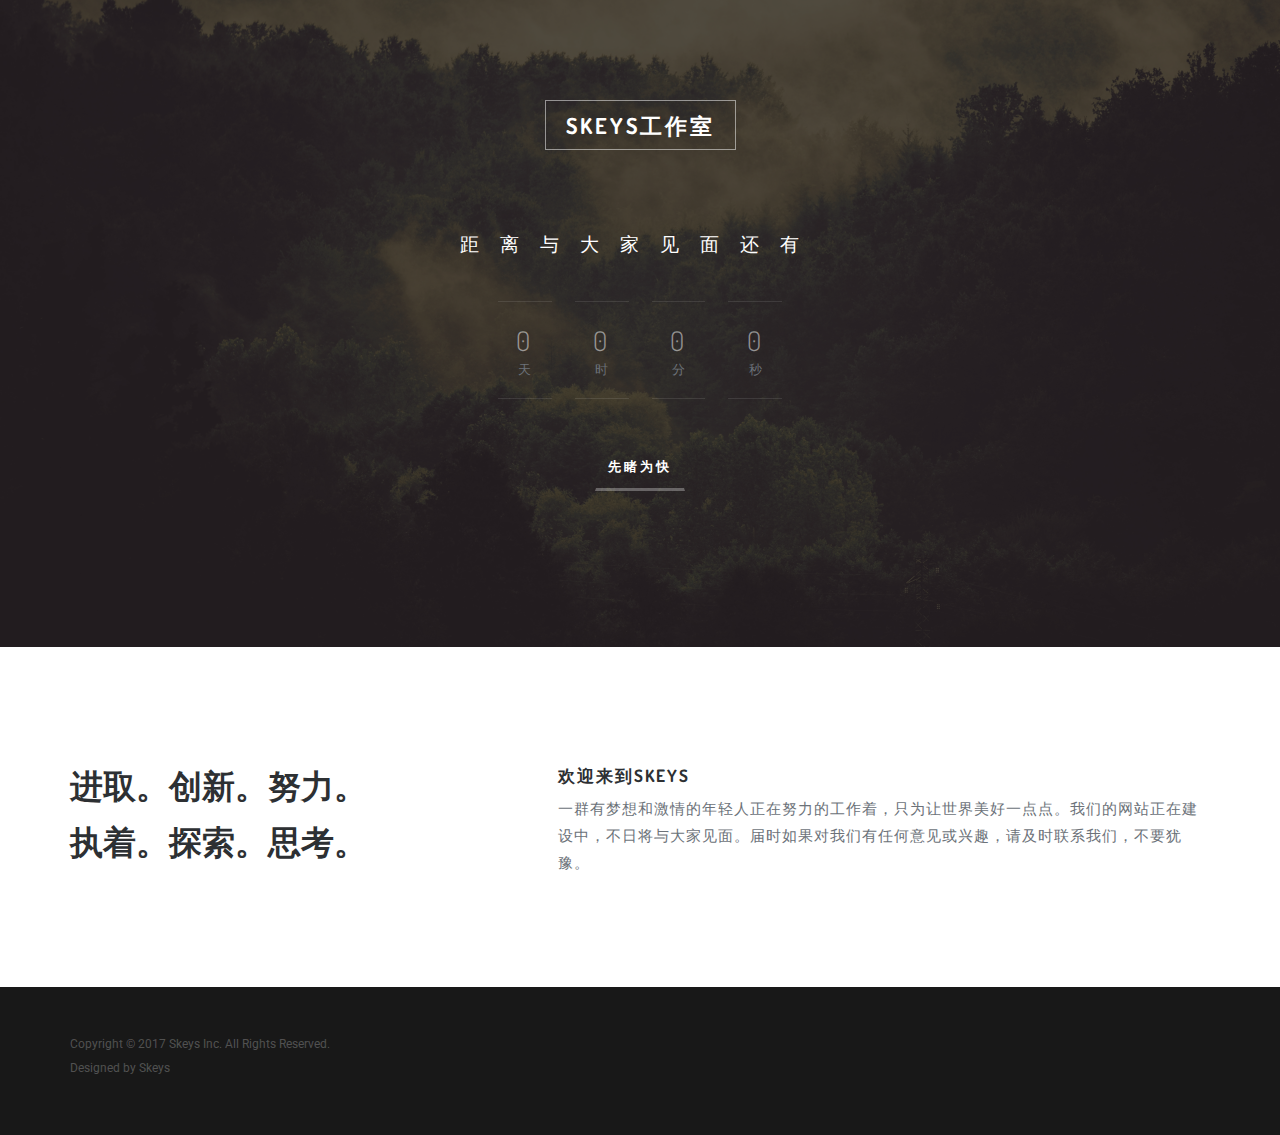
==== commit ce0cc399: "倒计时网站设计" ====
--- a/index.html
+++ b/index.html
@@ -1,521 +1,94 @@
+<!doctype html>
+<!--[if lt IE 7]>      <html class="no-js lt-ie9 lt-ie8 lt-ie7" lang=""> <![endif]-->
+<!--[if IE 7]>         <html class="no-js lt-ie9 lt-ie8" lang=""> <![endif]-->
+<!--[if IE 8]>         <html class="no-js lt-ie9" lang=""> <![endif]-->
+<!--[if gt IE 8]><!-->
+<html class="no-js" lang="">
+<!--<![endif]-->
 
-<!DOCTYPE html>
-<!--[if lt IE 7]>      <html class="no-js lt-ie9 lt-ie8 lt-ie7"> <![endif]-->
-<!--[if IE 7]>         <html class="no-js lt-ie9 lt-ie8"> <![endif]-->
-<!--[if IE 8]>         <html class="no-js lt-ie9"> <![endif]-->
-<!--[if gt IE 8]><!--> <html class="no-js"> <!--<![endif]-->
-	<head>
-	<meta charset="utf-8">
-	<meta http-equiv="X-UA-Compatible" content="IE=edge">
-	<title>Skeys 工作室 &mdash; 一切美好，尽在于此 </title>
-	<meta name="viewport" content="width=device-width, initial-scale=1">
-	<meta name="description" content="Skeys工作室是一群热爱设计的热血青年的天堂" />
-	<meta name="keywords" content="UI设计，skeys，key，设计师，猪八戒网，众包，logo设计，网页设计，app" />
-	
+<head>
+<meta charset="utf-8">
+<meta name="description" content="">
+<meta name="viewport" content="width=device-width, initial-scale=1">
+<title>skeys即将与您见面</title>
+<link rel="stylesheet" href="css/bootstrap.min.css">
+<link rel="stylesheet" href="css/main.css">
+<link rel="stylesheet" href="css/responsive.css">
+<link rel="stylesheet" href="https://maxcdn.bootstrapcdn.com/font-awesome/4.4.0/css/font-awesome.min.css">
+</head>
 
+<body>
+
+<!--header section -->
+<section class="banner" role="banner">
+  <div class="banner-area"> 
+    <!-- overlay -->
+    <div class="banner-area-gradient"></div>
+    <!-- overlay -->
+    <div class="inner-bg">
+      <div class="container">
+        <div class="col-md-10 col-md-offset-1">
+          <div class="banner-text text-center"> <a class="logo" href="#">SKeys工作室</a>
+            <h1>距离与大家见面还有</h1>
+            <!--Countdown -->
+            <div id="countdown"></div>
+            <!--Countdown --> 
+            <a href="#subscribes" class="btn">先睹为快</a>
+            </p>
+          </div>
+        </div>
+      </div>
+    </div>
+  </div>
+</section>
+<!--header section --> 
+<!--intro section -->
+<section id="intro" class="section intro">
+  <div class="container">
+    <div class="row">
+      <div class="col-md-4 col-sm-6">
+        <div class="intro-content">
+          <h1>进取。创新。努力。</h1><h1>执着。探索。思考。</h1>
+        </div>
+        
+        <!-- intro --> 
+      </div>
+      <div class="col-md-7  col-md-offset-1 col-sm-6">
+        <div class="intro-content">
+          <h2>欢迎来到SKeys</h2>
+          <p>一群有梦想和激情的年轻人正在努力的工作着，只为让世界美好一点点。我们的网站正在建设中，不日将与大家见面。届时如果对我们有任何意见或兴趣，请及时联系我们，不要犹豫。</p>
+        </div>
+        
+        <!-- intro --> 
+      </div>
+    </div>
+  </div>
+</section>
+<!--intro section --> 
+<div class="copyrights">Designed by <a href="http://www.cssmoban.com/" >Skeys</a></div>
+
+<!-- Footer section -->
+<footer class="footer">
+  <div class="container">
+    <div class="row">
+      <div class="footer-col col-md-5">
+        <p>Copyright © 2017 Skeys Inc. All Rights Reserved.</p>
+        <p>Designed by Skeys</p>
+      
+    </div>
+  </div>
   
+  <!-- footer top --> 
+  
+</footer>
+<!-- Footer section --> 
 
-  	<!-- Facebook and Twitter integration -->
-	<meta property="og:title" content=""/>
-	<meta property="og:image" content=""/>
-	<meta property="og:url" content=""/>
-	<meta property="og:site_name" content=""/>
-	<meta property="og:description" content=""/>
-	<meta name="twitter:title" content="" />
-	<meta name="twitter:image" content="" />
-	<meta name="twitter:url" content="" />
-	<meta name="twitter:card" content="" />
-
-	<!-- Place favicon.ico and apple-touch-icon.png in the root directory -->
-	<link rel="shortcut icon" href="favicon.ico">
-
-	<!-- <link href='https://fonts.googleapis.com/css?family=Open+Sans:400,700,300' rel='stylesheet' type='text/css'> -->
-	
-	<!-- Animate.css -->
-	<link rel="stylesheet" href="css/animate.css">
-	<!-- Icomoon Icon Fonts-->
-	<link rel="stylesheet" href="css/icomoon.css">
-	<!-- Bootstrap  -->
-	<link rel="stylesheet" href="css/bootstrap.css">
-	<!-- Superfish -->
-	<link rel="stylesheet" href="css/superfish.css">
-
-	<link rel="stylesheet" href="css/style.css">
-
-
-	<!-- Modernizr JS -->
-	<script src="js/modernizr-2.6.2.min.js"></script>
-	<!-- FOR IE9 below -->
-	<!--[if lt IE 9]>
-	<script src="js/respond.min.js"></script>
-	<![endif]-->
-
-	</head>
-	<body>
-		<div id="fh5co-wrapper">
-		<div id="fh5co-page">
-		<div id="fh5co-header">
-			<header id="fh5co-header-section">
-				<div class="container">
-					<div class="nav-header">
-						<a href="#" class="js-fh5co-nav-toggle fh5co-nav-toggle"><i></i></a>
-						<h1 id="fh5co-logo"><a href="index.html">Skeys 工作室</a></h1>
-						<!-- START #fh5co-menu-wrap -->
-						<nav id="fh5co-menu-wrap" role="navigation">
-							<ul class="sf-menu" id="fh5co-primary-menu">
-								<li class="active">
-									<a href="index.html">首页</a>
-								</li>
-								<li>
-									<a href="portfolio.html" class="fh5co-sub-ddown">成果</a>
-									<!--  <ul class="fh5co-sub-menu">
-										<li><a href="#/preview/?item=build-free-html5-bootstrap-template" target="_blank">Build</a></li>
-										<li><a href="#/preview/?item=work-free-html5-template-bootstrap" target="_blank">Work</a></li>
-										<li><a href="#/preview/?item=light-free-html5-template-bootstrap" target="_blank">Light</a></li>
-										<li><a href="#/preview/?item=relic-free-html5-template-using-bootstrap" target="_blank">Relic</a></li>
-										<li><a href="#/preview/?item=display-free-html5-template-using-bootstrap" target="_blank">Display</a></li>
-										<li><a href="#/preview/?item=sprint-free-html5-template-bootstrap" target="_blank">Sprint</a></li>
-									</ul>  -->
-								</li>
-								<li>
-									<a href="#" class="fh5co-sub-ddown">服务</a>
-									 <!--  <ul class="fh5co-sub-menu">
-									 	<li><a href="left-sidebar.html">Web Development</a></li>
-									 	<li><a href="right-sidebar.html">Branding &amp; Identity</a></li>
-										<li>
-											<a href="#" class="fh5co-sub-ddown">Free HTML5</a>
-											<ul class="fh5co-sub-menu">
-												<li><a href="#/preview/?item=build-free-html5-bootstrap-template" target="_blank">Build</a></li>
-												<li><a href="#/preview/?item=work-free-html5-template-bootstrap" target="_blank">Work</a></li>
-												<li><a href="#/preview/?item=light-free-html5-template-bootstrap" target="_blank">Light</a></li>
-												<li><a href="#/preview/?item=relic-free-html5-template-using-bootstrap" target="_blank">Relic</a></li>
-												<li><a href="#/preview/?item=display-free-html5-template-using-bootstrap" target="_blank">Display</a></li>
-												<li><a href="#/preview/?item=sprint-free-html5-template-bootstrap" target="_blank">Sprint</a></li>
-											</ul>
-										</li>
-										<li><a href="#">UI Animation</a></li>
-										<li><a href="#">Copywriting</a></li>
-										<li><a href="#">Photography</a></li> 
-									</ul>   -->
-								</li>
-								<li><a href="#">关于</a></li>
-								<li><a href="#" onclick="alert('尚未开通，敬请期待！')">博客</a></li>
-								<li><a href="contact.html">洽谈</a></li>
-							</ul>
-						</nav>
-					</div>
-				</div>
-			</header>
-			
-		</div>
-        
-		
-
-		<div class="fh5co-hero">
-			<div class="fh5co-overlay"></div>
-			<div class="fh5co-cover text-center" data-stellar-background-ratio="0.5" style="background-image: url(images/cover_bg_1.png);">
-				<div class="desc animate-box">
-					<h2><strong>一切美好 尽在于此</strong></h2>
-					<span>也许是国内最热血的独立设计师联盟</span>
-					<span><a class="btn btn-primary btn-lg" href="#blood">一起热血吧</a></span>
-				</div>
-			</div>
-
-		</div>
-		<!-- end:header-top -->
-
-
-		<!-- 小描述
-		<div id="fh5co-features">
-			<div class="container">
-				<div class="row">
-					<div class="col-md-4">
-
-						<div class="feature-left">
-							<span class="icon">
-								<i class="icon-search"></i>
-							</span>
-							<div class="feature-copy">
-								<h3>SEO</h3>
-								<p>Facilis ipsum reprehenderit nemo molestias. Aut cum mollitia reprehenderit.</p>
-							</div>
-						</div>
-
-					</div>
-
-					<div class="col-md-4">
-						<div class="feature-left">
-							<span class="icon">
-								<i class="icon-mobile"></i>
-							</span>
-							<div class="feature-copy">
-								<h3>Mobile Apps</h3>
-								<p>Facilis ipsum reprehenderit nemo molestias. Aut cum mollitia reprehenderit.</p>
-							</div>
-						</div>
-
-					</div>
-					<div class="col-md-4">
-						<div class="feature-left">
-							<span class="icon">
-								<i class="icon-video"></i>
-							</span>
-							<div class="feature-copy">
-								<h3>Art Direction</h3>
-								<p>Facilis ipsum reprehenderit nemo molestias. Aut cum mollitia reprehenderit.</p>
-							</div>
-						</div>
-					</div>
-				</div>
-			</div>
-		</div>
-        -->
-
-		 <!--<div id="fh5co-feature-product" class="fh5co-section-gray">
-			<div class="container">
-				<div class="row row-bottom-padded-md">
-					<div class="col-md-12 text-center heading-section">
-						<h3>一群热爱设计，专于设计，忠于设计的热血青年们</h3>
-						<p>他们快乐，积极，认真，有趣，还有一些逗逼</p>
-					</div>
-					<div class="col-md-12 text-center">
-						<p><a href="#/" class="btn btn-primary btn-lg">查看团队</a></p>
-					</div>
-				</div>
-                
-                 描述部分
-				<div class="row">
-					<div class="col-md-12 text-center animate-box">
-						<p><img src="images/macbook.png" alt="Free HTML5 Bootstrap Template" class="img-responsive"></p>
-					</div>
-				</div>
-				<div class="row">
-					<div class="col-md-4">
-						<div class="feature-text">
-							<h3><span class="number">01.</span> Smart</h3>
-							<p>Far far away, behind the word mountains, far from the countries Vokalia and Consonantia, there live the blind texts.</p>
-						</div>
-					</div>
-					<div class="col-md-4">
-						<div class="feature-text">
-							<h3><span class="number">02.</span> Intuitive</h3>
-							<p>Far far away, behind the word mountains, far from the countries Vokalia and Consonantia, there live the blind texts.</p>
-						</div>
-					</div>
-					<div class="col-md-4">
-						<div class="feature-text">
-							<h3><span class="number">03.</span> Elegant</h3>
-							<p>Far far away, behind the word mountains, far from the countries Vokalia and Consonantia, there live the blind texts.</p>
-						</div>
-					</div>
-				</div>
-				
-
-				
-			</div>
-		</div>-->
-
-		
-		<div id="fh5co-portfolio">
-			<div class="container">
-
-				<div class="row" id="blood">
-					<div class="col-md-6 col-md-offset-3 text-center heading-section animate-box">
-						<h3>设计案例</h3>
-						<p>这是团队智慧的结晶，也是凝聚力的果实</p>
-					</div>
-				</div>
-
-				
-				<div class="row row-bottom-padded-md">
-					<div class="col-md-12">
-						<ul id="fh5co-portfolio-list">
-
-							<li class="one-third animate-box" data-animate-effect="fadeIn" style="background-image: url(images/work-5.png); ">
-								<a href="#" class="color-3">
-									<div class="case-studies-summary">
-										<span>企业VI</span>
-										<h2>logo设计</h2>
-									</div>
-								</a>
-							</li>
-							<li class="one-third animate-box" data-animate-effect="fadeIn" style="background-image: url(images/work-6.png); ">
-								<a href="#" class="color-4">
-									<div class="case-studies-summary">
-										<span>网页设计</span>
-										<h2>电商网站视觉设计</h2>
-									</div>
-								</a>
-							</li>
-
-							<li class="one-third animate-box" data-animate-effect="fadeIn" style="background-image: url(images/work-1.png); ">
-								<a href="#" class="color-4">
-									<div class="case-studies-summary">
-										<span>App设计</span>
-										<h2>社交客户端视觉产出</h2>
-									</div>
-								</a>
-							</li>
-
-							<li class="one-third animate-box" data-animate-effect="fadeIn" style="background-image: url(images/work-2.png); "> 
-								<a href="#" class="color-5">
-									<div class="case-studies-summary">
-										<span>网站优化</span>
-										<h2>电商网站体验优化</h2>
-									</div>
-								</a>
-							</li>
-							<li class="two-third animate-box" data-animate-effect="fadeIn" style="background-image: url(images/work-3.png); ">
-								<a href="#" class="color-6">
-									<div class="case-studies-summary">
-										<span>App设计</span>
-										<h2>tailor客户端视觉与交互设计</h2>
-									</div>
-								</a>
-							</li>
-						</ul>		
-					</div>
-				</div>
-
-				<div class="row">
-					<div class="col-md-4 col-md-offset-4 text-center animate-box">
-						<a href="#" class="btn btn-primary btn-lg">查看更多案例</a>
-					</div>
-				</div>
-
-				
-			</div>
-		</div>
-		
-
-		
-		<div id="fh5co-content-section" class="fh5co-section-gray">
-			<div class="container">
-				<div class="row">
-					<div class="col-md-8 col-md-offset-2 text-center heading-section animate-box">
-						<h3>团队成员</h3>
-						<p>热血青年们的自白书</p>
-					</div>
-				</div>
-			</div>
-			<div class="container">
-				<div class="row">
-					<div class="col-md-4">
-						<div class="fh5co-testimonial text-center animate-box">
-							<figure>
-								<img src="images/person_1.jpg" alt="user">
-							</figure>
-							<blockquote>
-								<p>“所谓设计，就是通过创造和交流来认识我们所生活的这个世界。我是Anial，从事设计行业十年了，我感觉设计思维已经深深融入我的血液。”</p>
-							</blockquote>
-							<span>Anial，设计总监</span>
-						</div>
-					</div>
-					<div class="col-md-4">
-						<div class="fh5co-testimonial text-center animate-box">
-							<figure>
-								<img src="images/person_2.jpg" alt="user">
-							</figure>
-							<blockquote>
-								<p>“当我遇到这一群跟我一样，看到关于设计和创造就停不下来的小伙伴们的时候，我知道我找到了我的家，事实证明我的感觉没有错。”</p>
-							</blockquote>
-							<span>老罗，设计师</span>
-						</div>
-					</div>
-					<div class="col-md-4">
-						<div class="fh5co-testimonial text-center animate-box">
-							<figure>
-								<img src="images/person_3.jpg" alt="user">
-							</figure>
-							<blockquote>
-								<p>“我不敢保证我们设计的东西是最顶尖的，但我相信我们做出来的东西，一定是让你最满意的。我有这个自信，是因为我了解这些朋友们。”</p>
-							</blockquote>
-							<span>Jayssi，设计师</span>
-						</div>
-					</div>
-				</div>
-			</div>
-
-			<div style="height: 80px"></div>
-
-			<div class="row">
-					<div class="col-md-4 col-md-offset-4 text-center animate-box">
-						<a href="#" class="btn btn-primary btn-lg">查看团队</a>
-					</div>
-			</div>
-
-		</div>
-		<!-- fh5co-content-section -->
-
-		<div id="fh5co-services-section">
-			<div class="container">
-				<div class="row">
-					<div class="col-md-8 col-md-offset-2 text-center heading-section animate-box">
-						<h3>工作内容</h3>
-						<p>相信我们可以做的，远远不止于此</p>
-					</div>
-				</div>
-			</div>
-			<div class="container">
-				<div class="row text-center">
-					<div class="col-md-4 col-sm-4">
-						<div class="services animate-box">
-							<span><i class="icon-browser"></i></span>
-							<h3>网页设计</h3>
-							<p>通过对需求的深入研究，由资深网页设计师精心设计网站的视觉与交互，包括电商类、企业官网、后台类、门户类等各种类型的网站。</p>
-						</div>
-					</div>
-					<div class="col-md-4 col-sm-4">
-						<div class="services animate-box">
-							<span><i class="icon-mobile"></i></span>
-							<h3>移动端设计</h3>
-							<p>团队内不乏对移动端设计有着丰富经验的设计师，他们将针对产品的不同定位和类型，细致入微的完成移动端设计的视觉与交互。</p>
-						</div>
-					</div>
-					<div class="col-md-4 col-sm-4">
-						<div class="services animate-box">
-							<span><i class="icon-tools"></i></span>
-							<h3>用户体验优化</h3>
-							<p>良好的用户体验是吸引用户和留住用户的关键因素，想知道您的产品在用户体验方面还需要如何完善吗？</p>
-						</div>
-					</div>
-					<div class="col-md-4 col-sm-4">
-						<div class="services animate-box">
-							<span><i class="icon-video"></i></span>
-							<h3>企业VI设计</h3>
-							<p>展示企业形象，需要有一套精美而完善的企业VI，团队内的设计师们将针对您的企业形象和定位，量身定做属于您的企业品牌宣传。</p>
-						</div>
-					</div>
-					<div class="col-md-4 col-sm-4">
-						<div class="services animate-box">
-							<span><i class="icon-search"></i></span>
-							<h3>设计咨询服务</h3>
-							<p>对于设计方面一头雾水？我们将竭尽全力为您解答一切您在设计方面的疑问。例如设计风格、设计趋势、设计思路等等。</p>
-						</div>
-					</div>
-					<div class="col-md-4 col-sm-4">
-						<div class="services animate-box">
-							<span><i class="icon-cloud"></i></span>
-							<h3>产品原型设计</h3>
-							<p>产品的原型是一个起点，它将是一个梦想开始的地方。我们可以为您的需求制作出包括动效交互的高保真原型。</p>
-						</div>
-					</div>
-				</div>
-			</div>
-		</div>
-
-		<!-- END What we do -->
-
-
-		<div id="fh5co-blog-section" class="fh5co-section-gray">
-			<div class="container">
-				<div class="row">
-					<div class="col-md-8 col-md-offset-2 text-center heading-section animate-box">
-						<h3>最新动态</h3>
-						<p>在这里，看到我们小伙伴们最近都在忙什么</p>
-					</div>
-				</div>
-			</div>
-			<div class="container">
-				<div class="row row-bottom-padded-md">
-					<div class="col-lg-4 col-md-4">
-						<div class="fh5co-blog animate-box">
-							<a href="#"><img class="img-responsive" src="images/blog-1.jpg" alt=""></a>
-							<div class="blog-text">
-								<div class="prod-title">
-									<h3><a href="http://www.ifanr.com/784151">准备在印度造 iPhone 的苹果，能否复制中国传奇？</a></h3>
-									<span class="posted_by">2017.2.8</span>
-									<span class="comment"><a href="">20<i class="icon-bubble2"></i></a></span>
-									<p>FiPhone 在印度制造的时间终于定下来了。苹果拉上老朋友纬创资通，要在位于印度南部的卡纳塔克邦首府班加罗尔建造iPhone组装生产线。</p>
-									<a href="http://www.ifanr.com/784151" class="btn btn-primary">查看全文</a>
-								</div>
-							</div> 
-						</div>
-					</div>
-					<div class="col-lg-4 col-md-4">
-						<div class="fh5co-blog animate-box">
-							<a href="#"><img class="img-responsive" src="images/blog-2.jpg" alt=""></a>
-							<div class="blog-text">
-								<div class="prod-title">
-									<h3><a href="http://www.ifanr.com/minapp/784541">小程序有更新：新增位置、重力和网络三种调试</a></h3>
-									<span class="posted_by">2017.2.10</span>
-									<span class="comment"><a href="">3<i class="icon-bubble2"></i></a></span>
-									<p>2月6日，微信小程序的开发工具再度更新，包含17个基础库更新和28个工具新增功能，其中大部分是对之前的bug做了修复和功能上的优化。</p>
-									<a href="http://www.ifanr.com/minapp/784541" class="btn btn-primary">查看全文</a>
-								</div>
-							</div> 
-						</div>
-					</div>
-					<div class="col-lg-4 col-md-4">
-						<div class="fh5co-blog animate-box">
-							<a href="#"><img class="img-responsive" src="images/blog-3.jpg" alt=""></a>
-							<div class="blog-text">
-								<div class="prod-title">
-									<h3><a href="http://www.ifanr.com/784468">人工智能将让更多人失业，而公共服务会变得更好？</a></h3>
-									<span class="posted_by">2017.2.11</span>
-									<span class="comment"><a href="">0<i class="icon-bubble2"></i></a></span>
-									<p>报告称，在今后 15 年里，英国公营部门 25 万个岗位的员工将被机器取代。这会提升公营部门的效率，节省数百亿的资金。</p>
-									<a href="http://www.ifanr.com/784468" class="btn btn-primary">查看全文</a>
-								</div>
-							</div> 
-						</div>
-					</div>
-				</div>
-
-				<div class="row">
-					<div class="col-md-4 col-md-offset-4 text-center animate-box">
-						<a href="#" class="btn btn-primary btn-lg" onclick="alert('尚未开通，敬请期待！')">查看博客</a>
-					</div>
-				</div>
-
-			</div>
-		</div>
-		<!-- fh5co-blog-section -->
-		<footer>
-			<div id="footer">
-				<div class="container">
-					<div class="row">
-						<div class="col-md-6 col-md-offset-3 text-center">
-							<p class="fh5co-social-icons">
-								<a href="#"><i class="icon-twitter2"></i></a>
-								<a href="#"><i class="icon-facebook2"></i></a>
-								<a href="#"><i class="icon-weibo"></i></a>
-								<a href="#"><i class="icon-dribbble2"></i></a>
-								<a href="#"><i class="icon-youtube"></i></a>
-							</p>
-							<p>Copyright 2017-2020 <a href="#">Skeys</a>. All Rights Reserved. </p>
-						</div>
-					</div>
-				</div>
-			</div>
-		</footer>
-	
-
-	</div>
-	<!-- END fh5co-page -->
-
-	</div>
-	<!-- END fh5co-wrapper -->
-
-	<!-- jQuery -->
-
-
-	<script src="js/jquery.min.js"></script>
-	<!-- jQuery Easing -->
-	<script src="js/jquery.easing.1.3.js"></script>
-	<!-- Bootstrap -->
-	<script src="js/bootstrap.min.js"></script>
-	<!-- Waypoints -->
-	<script src="js/jquery.waypoints.min.js"></script>
-	<!-- Stellar -->
-	<script src="js/jquery.stellar.min.js"></script>
-	<!-- Superfish -->
-	<script src="js/hoverIntent.js"></script>
-	<script src="js/superfish.js"></script>
-
-	<!-- Main JS -->
-	<script src="js/main.js"></script>
-
-	</body>
-</html>
-
+<!-- JS files--> 
+<script src="js/jquery.min.js"></script> 
+<script src="js/bootstrap.min.js"></script> 
+<script src="js/jquery.backstretch.min.js"></script> 
+<script src="js/jquery.countdown.js"></script> 
+<script type="text/javascript" src="js/jquery.subscribe.js"></script> 
+<script src="js/main.js"></script>
+</body>
+</html>--- a/css/main.css
+++ b/css/main.css
@@ -0,0 +1,355 @@
+
+/* ------------------------------------------------------------------------------
+	Typography
+-------------------------------------------------------------------------------*/
+
+@import url(http://fonts.googleapis.com/css?family=Dosis:300,400,500,600,700);
+@import url(http://fonts.googleapis.com/css?family=Roboto:300,400,500,600,700);
+
+p {
+	font-size: 14px;
+	line-height: 22.4px;
+	color: #6c7279;
+}
+h1 {
+	font-size: 65px;
+	color: #2d3033;
+}
+h2 {
+	font-size: 40px;
+	color: #2d3033;
+}
+h3 {
+	font-size: 28px;
+	color: #2d3033;
+	font-weight: 300;
+}
+h4 {
+	font-size: 22px;
+	color: #2d3033;
+	font-weight: 400;
+}
+h5 {
+	font-size: 14px;
+	color: #2d3033;
+	text-transform: uppercase;
+	font-weight: 700;
+}
+.btn {
+	color: #fff;
+	font-size: 13px;
+	font-weight: 600;
+	border-bottom:3px solid rgba(255, 255, 255, 0.3);
+	-moz-border-radius: 0px;
+	-webkit-border-radius: 0px;
+	border-radius: 0px;
+	letter-spacing:3px;
+	line-height:30px;
+	display: inline-block;
+	text-transform: uppercase;
+}
+.btn:hover, .btn:focus {
+	color: #fff;
+	border-bottom:3px solid rgba(229, 46, 46, 1);
+}
+.btn-large {
+	padding: 15px 40px;
+}
+/* ------------------------------------------------------------------------------
+	Global Styles
+-------------------------------------------------------------------------------*/
+a {
+	color: #e84545;
+}
+a:hover, a:focus {
+	text-decoration: none;
+	-moz-transition: background-color, color, 0.3s;
+	-o-transition: background-color, color, 0.3s;
+	-webkit-transition: background-color, color, 0.3s;
+	transition: background-color, color, 0.3s;
+}
+body {
+	font-family: "Roboto", sans-serif;
+	font-weight: 400;
+	color: #6c7279;
+}
+ul, ol {
+	margin: 0;
+	padding: 0;
+}
+ul li {
+	list-style: none;
+}
+.section {
+	padding: 100px 0;
+}
+.no-padding {
+	padding: 0;
+}
+ .no-gutter [class*=col-] {
+ padding-right: 0;
+ padding-left: 0;
+}
+.copyrights{
+	text-indent:-9999px;
+	height:0;
+	line-height:0;
+	font-size:0;
+	overflow:hidden;
+}
+/* ------------------------------------------------------------------------------
+	Banner
+-------------------------------------------------------------------------------*/
+
+.logo {
+	color: rgba(255, 255, 255, 1);
+	font-family: "Dosis", sans-serif;
+	font-weight: 700;
+	font-size:22px;
+	letter-spacing:3px;
+	text-transform: uppercase;
+	border:1px solid rgba(255, 255, 255, 0.5);
+	padding:10px 20px;
+}
+.banner-area {
+	position: relative;
+}
+.banner-area-gradient {
+	position: absolute;
+	top: 0;
+	left: 0;
+	width: 100%;
+	height: 100%;
+	opacity: 0.7;
+	background: rgb(27,19,19);
+}
+.banner-text {
+	padding-top: 12%;
+	padding-bottom: 12%;
+}
+.banner-text h1 {
+	margin-top:10%;
+	color: #fff;
+	font-family: "Dosis", sans-serif;
+	font-weight: 100;
+	letter-spacing:21px;
+	font-size:19px;
+	text-transform: uppercase;
+}
+.banner-text p {
+	color: rgba(255, 255, 255, 0.5);
+	font-size: 16px;
+	font-weight: 300;
+	line-height: 1.5;
+	letter-spacing:3px;
+	margin-bottom: 5%;
+}
+
+/* ------------------------------------------------------------------------------
+	Countdown
+-------------------------------------------------------------------------------*/
+
+#countdown {
+	padding:0;
+	position:relative;
+	margin-top:5%;
+	margin-bottom:5%;
+}
+.item {
+	display: inline-block;
+	position: relative;
+	text-align:center;
+	margin:0 10px;
+	padding:2%;
+	text-transform:uppercase;
+	font-size:13px;
+	border-top:1px solid rgba(255, 255, 255, 0.1);
+	border-bottom:1px solid rgba(255, 255, 255, 0.1);
+}
+.item p {
+	font-family: "Dosis", sans-serif;
+	text-align:center;
+	margin:0;
+	font-size:27px;
+	padding:0;
+}
+
+/* ------------------------------------------------------------------------------
+	Introduction
+-------------------------------------------------------------------------------*/
+
+
+  .intro-content {
+	margin-top: 20px;
+}
+.intro h1 {
+	font-family: "Dosis", sans-serif;
+	font-size:33px;
+	font-weight: 700;
+}
+.intro h2 {
+	font-family: "Dosis", sans-serif;
+	font-size:17px;
+	font-weight: 700;
+	letter-spacing:2px;
+	text-transform:uppercase;
+}
+.intro p {
+	font-size:15px;
+	font-weight: 300;
+	letter-spacing:1px;
+	line-height:27px;
+}
+
+/* ------------------------------------------------------------------------------
+	Subscribe
+-------------------------------------------------------------------------------*/
+
+	.subscribe {
+	width: 100%;
+	background-color: #eee;
+	background-image: url('../images/backgrounds/parallax-bg.jpg');
+	background-attachment: fixed;
+	background-repeat: no-repeat;
+	background-position: 50% 0;
+	-webkit-background-size: cover;
+	-moz-background-size: cover;
+	-o-background-size: cover;
+	background-size: cover;
+	position: relative;
+}
+.subscribe >.container {
+	padding-top: 80px;
+	padding-bottom: 80px;
+}
+.subscribe-title h2 {
+	font-family:"Dosis", sans-serif;
+	font-weight: 600;
+	font-size: 23px;
+	color: #fff;
+	letter-spacing:3px;
+	margin:0 3%;
+	line-height:70px;
+	text-transform:uppercase;
+}
+.subscribe-form {
+	margin-top: 6px;
+}
+.subscribe-form input[type=text] {
+	width: 65%;
+	height: 60px;
+	display: block;
+	padding: 0 20px;
+	background-color: #fff;
+	border: 1px solid #fff;
+	-webkit-border-top-left-radius: 2px;
+	-webkit-border-bottom-left-radius: 2px;
+	-moz-border-radius-topleft: 2px;
+	-moz-border-radius-bottomleft: 2px;
+	border-top-left-radius: 2px;
+	border-bottom-left-radius: 2px;
+	line-height: 60px;
+	letter-spacing:1px;
+	font-size:15px;
+	font-weight:300;
+	float: left;
+}
+.subscribe-form input:focus {
+	outline: 0;
+}
+.subscribe-form input[type=submit] {
+	width: 35%;
+	height: 60px;
+	display: block;
+	padding: 0 10px;
+	background-color: #fc6e51;
+	border: 1px solid #fc6e51;
+	color: #fff;
+	-webkit-border-top-right-radius: 2px;
+	-webkit-border-bottom-right-radius: 2px;
+	-moz-border-radius-topright: 2px;
+	-moz-border-radius-bottomright: 2px;
+	border-top-right-radius: 2px;
+	border-bottom-right-radius: 2px;
+	font-family: 'Open Sans', sans-serif;
+	font-weight: 700;
+	transition: all 0.125s ease-in-out 0s;
+	-moz-transition: all 0.125s ease-in-out 0s;
+	-webkit-transition: all 0.125s ease-in-out 0s;
+	-o-transition: all 0.125s ease-in-out 0s;
+	-ms-transition: all 0.125s ease-in-out 0s;
+	float: right;
+}
+.subscribe-form input[type=submit]:hover {
+	background-color: #e85a3d;
+	border: 1px solid #e85a3d;
+	color: #fff;
+}
+
+.error_message {
+	color:#fc6e51;
+	padding-bottom:15px;
+	font-size:13px;
+	line-height:30px;
+}
+
+#success_page {
+	color:#9ce726;
+	padding-bottom:10px;
+	font-size:12px;
+}
+#success_page h3 {
+	font-size:17px;
+	font-weight:400px;
+	color:#4ab217;
+}
+#success_page p {
+	font-size:12px;
+	font-weight:400px;
+	color:#b3b3b3;
+}
+/* ------------------------------------------------------------------------------
+	 Footer
+-------------------------------------------------------------------------------*/
+.footer {
+	text-align: left;
+	background-color: #181818;
+	padding:50px 0 50px 0;
+}
+
+
+.footer h5 {
+	color: #fff;
+}
+.footer h5 {
+	margin-bottom: 20px;
+}
+.footer p {
+	color: rgba(255, 255, 255, 0.25);
+	font-size:12px;
+	line-height:14px;
+}
+.footer a {
+	color: rgba(255, 255, 255, 0.50);
+}
+.footer a:hover {
+	color: #e84545;
+}
+.footer .footer-share {
+	margin-top: 0;
+}
+.footer .footer-share li {
+	display: inline-block;
+	float: none;
+}
+.footer .footer-share a {
+	border: none;
+	font-size: 17px;
+	letter-spacing:20px;
+	color: rgba(255, 255, 255, 0.25);
+}
+.footer .fa-heart {
+	color: #e84545;
+	font-size: 11px;
+	margin: 0 2px;
+}
--- a/css/responsive.css
+++ b/css/responsive.css
@@ -0,0 +1,40 @@
+@media screen and (max-width: 1024px) {
+}
+@media screen and (max-width: 768px) {
+ .banner-text {
+ padding-top: 30%;
+}
+ .banner-text h1 {
+ font-size: 42px;
+}
+ .banner-text p {
+ font-size: 18px;
+}
+ .footer .footer-col {
+ margin-bottom: 50px;
+}
+}
+@media screen and (max-width: 640px) {
+ .banner-text {
+ padding-top: 35%;
+}
+}
+@media screen and (max-width: 480px) {
+ .banner-text {
+ padding-top: 45%;
+}
+ .banner-text h1 {
+ font-size: 32px;
+}
+ .item {
+ width:70%;
+}
+}
+@media screen and (max-width: 320px) {
+ .banner-text {
+ padding-top: 55%;
+}
+ .item {
+ width:70%;
+}
+}
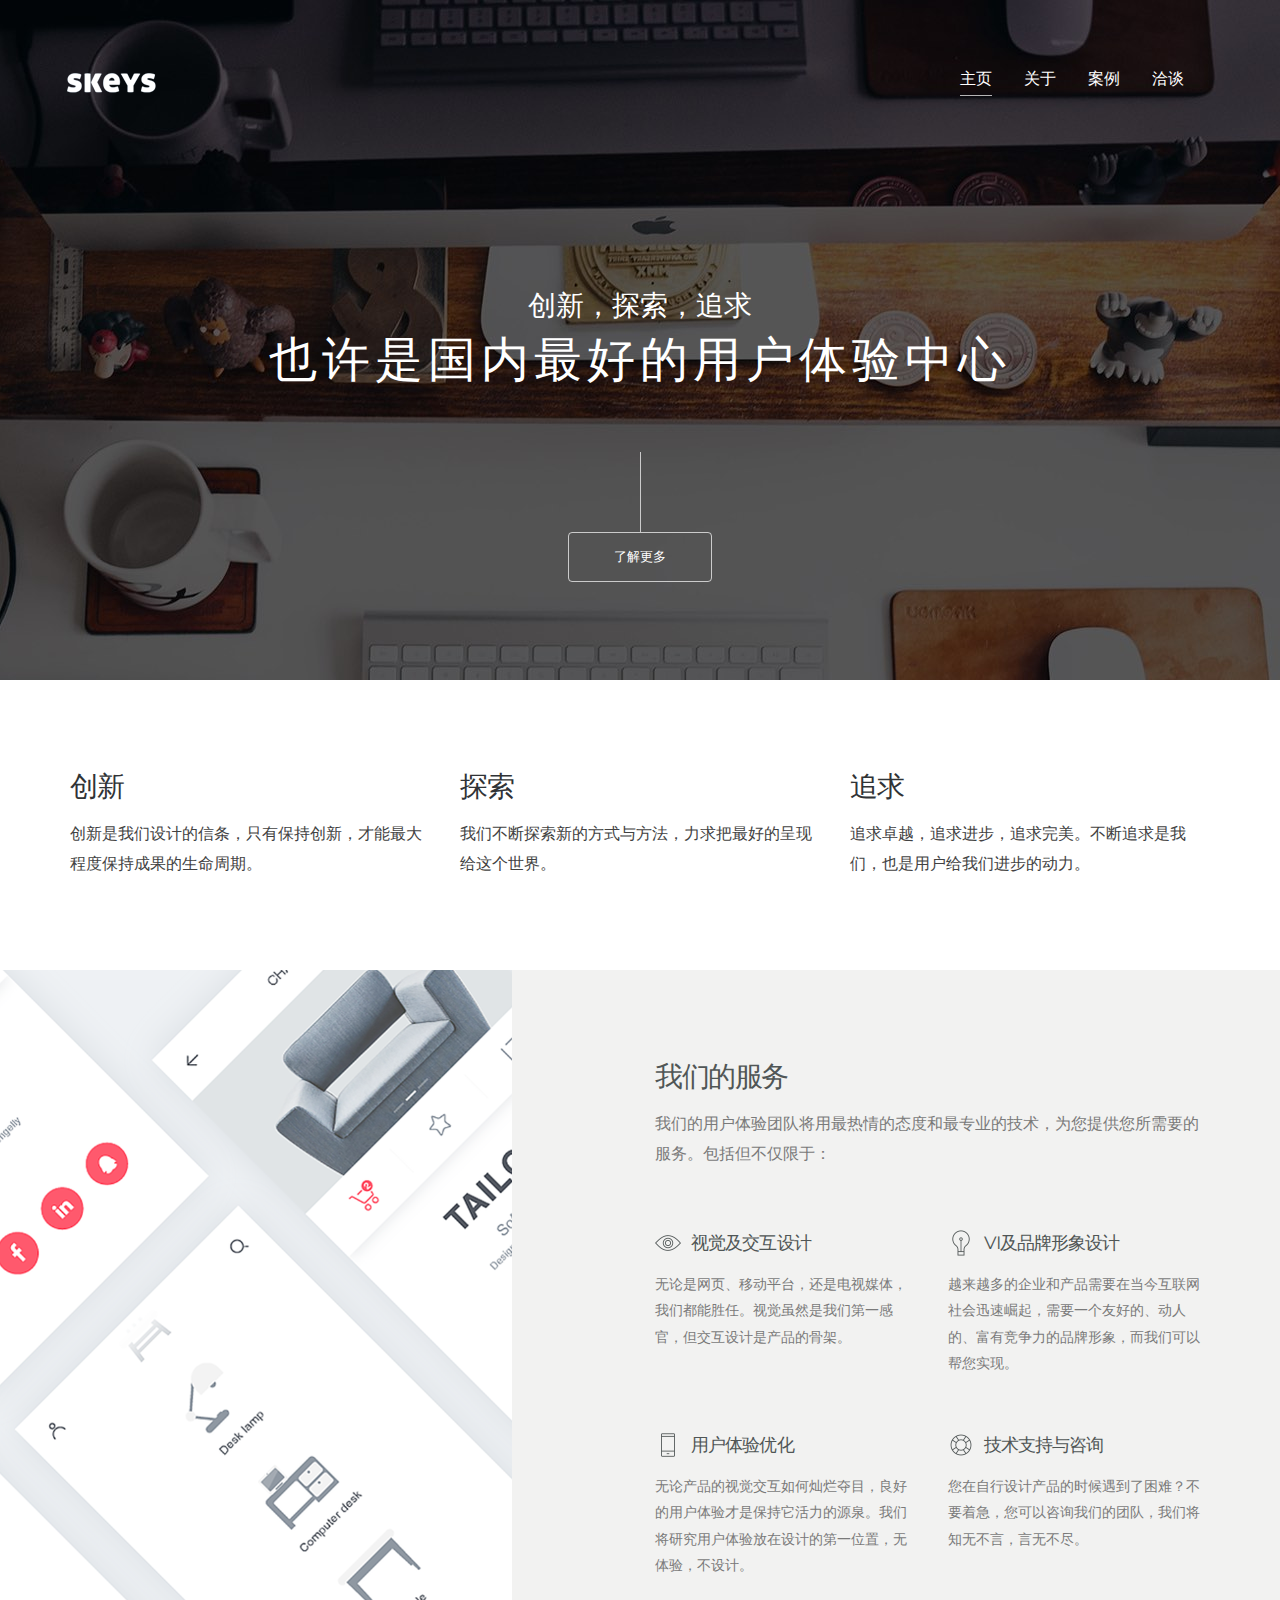
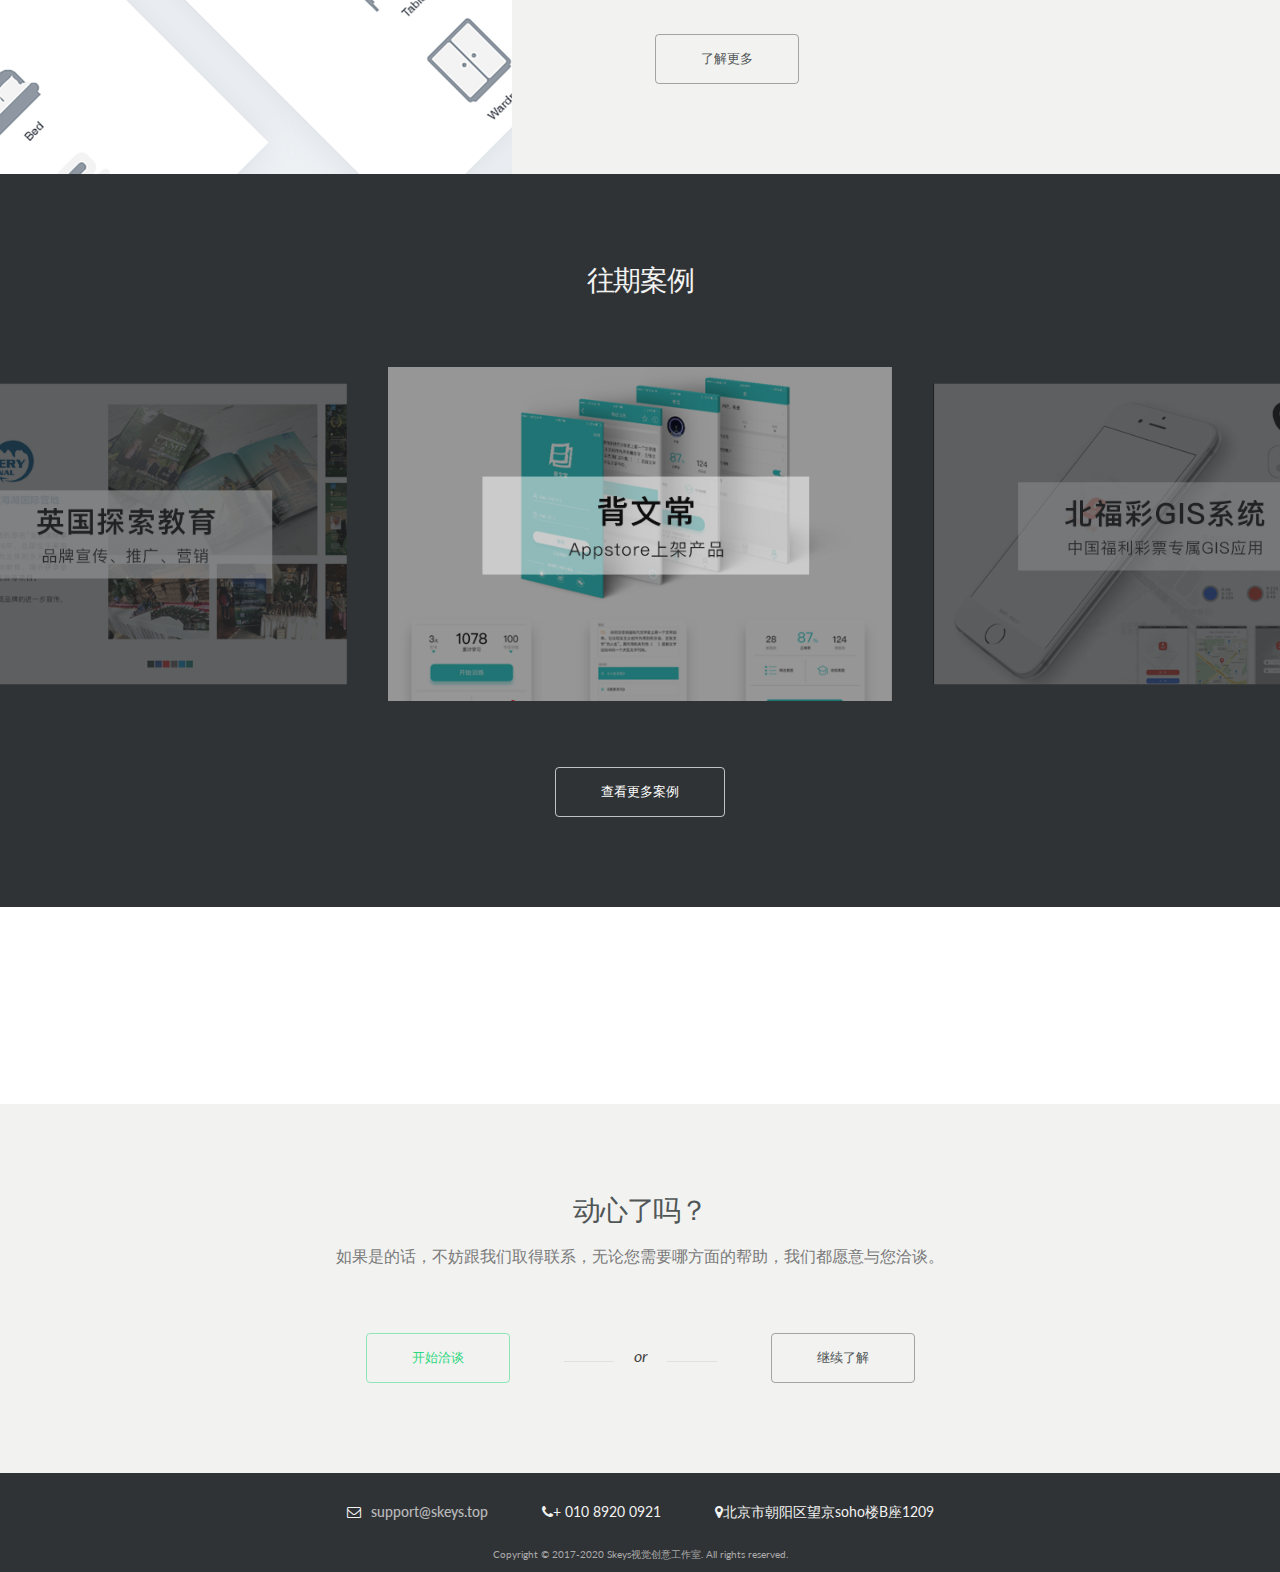
==== commit f937158e: "新网站1.0测试" ====
--- a/index.html
+++ b/index.html
@@ -1,94 +1,271 @@
 <!doctype html>
-<!--[if lt IE 7]>      <html class="no-js lt-ie9 lt-ie8 lt-ie7" lang=""> <![endif]-->
-<!--[if IE 7]>         <html class="no-js lt-ie9 lt-ie8" lang=""> <![endif]-->
-<!--[if IE 8]>         <html class="no-js lt-ie9" lang=""> <![endif]-->
-<!--[if gt IE 8]><!-->
-<html class="no-js" lang="">
-<!--<![endif]-->
-
+<!--[if IE 8 ]><html class="ie no-js" xmlns="http://www.w3.org/1999/xhtml" xml:lang="zh" lang="zh"> <![endif]-->
+<!--[if IE 9]> <html class="ie9 no-js" xmlns="http://www.w3.org/1999/xhtml" xml:lang="zh" lang="zh"> <![endif]-->
+<!--[if (gte IE 9)|!(IE)]><!--><html  class="no-js" xmlns="http://www.w3.org/1999/xhtml" xml:lang="zh" lang="zh"><!--<![endif]-->
 <head>
-<meta charset="utf-8">
-<meta name="description" content="">
-<meta name="viewport" content="width=device-width, initial-scale=1">
-<title>skeys即将与您见面</title>
-<link rel="stylesheet" href="css/bootstrap.min.css">
-<link rel="stylesheet" href="css/main.css">
-<link rel="stylesheet" href="css/responsive.css">
-<link rel="stylesheet" href="https://maxcdn.bootstrapcdn.com/font-awesome/4.4.0/css/font-awesome.min.css">
+	<meta charset="utf-8">
+	<!--[if IE]><meta http-equiv="X-UA-Compatible" content="IE=edge"><![endif]-->
+	<meta name="viewport" content="width=device-width, initial-scale=1.0" />
+
+	<title>Skeys|用户体验中心</title>
+	<meta name="description" content="Form. Responsive HTML5 template.">
+	<meta name="keywords" content="form, responsive, multi-purpose, portfolio, parallax, template, html5, agency">
+	<meta name="author" content="Aether Themes">
+
+	<link rel="shortcut icon" href="images/favicon.png">
+	<link rel="apple-touch-icon" href="images/apple-touch-icon.png">
+	<link rel="apple-touch-icon" sizes="72x72" href="images/apple-touch-icon-72x72.png">
+	<link rel="apple-touch-icon" sizes="114x114" href="images/apple-touch-icon-114x114.png">
+
+	<!--[if lt IE 9]>
+		<script src="http://html5shim.googlecode.com/svn/trunk/html5.js"></script>
+	<![endif]-->
+
+	<!-- jQuery -->
+	<script src="js/jquery.js" type="text/javascript" charset="utf-8"></script>
+
+	<!-- Fonts -->
+	<link href='http://fonts.useso.com/css?family=Lato:300,400|Montserrat' rel='stylesheet' type='text/css'>
+
+	<!-- Stylesheets -->
+	<link rel="stylesheet" type="text/css" href="css/framework.css">
+	<link rel="stylesheet" type="text/css" href="css/style.css">
+
 </head>
 
 <body>
-
-<!--header section -->
-<section class="banner" role="banner">
-  <div class="banner-area"> 
-    <!-- overlay -->
-    <div class="banner-area-gradient"></div>
-    <!-- overlay -->
-    <div class="inner-bg">
-      <div class="container">
-        <div class="col-md-10 col-md-offset-1">
-          <div class="banner-text text-center"> <a class="logo" href="#">SKeys工作室</a>
-            <h1>距离与大家见面还有</h1>
-            <!--Countdown -->
-            <div id="countdown"></div>
-            <!--Countdown --> 
-            <a href="#subscribes" class="btn">先睹为快</a>
-            </p>
-          </div>
-        </div>
-      </div>
-    </div>
-  </div>
-</section>
-<!--header section --> 
-<!--intro section -->
-<section id="intro" class="section intro">
-  <div class="container">
-    <div class="row">
-      <div class="col-md-4 col-sm-6">
-        <div class="intro-content">
-          <h1>进取。创新。努力。</h1><h1>执着。探索。思考。</h1>
-        </div>
-        
-        <!-- intro --> 
-      </div>
-      <div class="col-md-7  col-md-offset-1 col-sm-6">
-        <div class="intro-content">
-          <h2>欢迎来到SKeys</h2>
-          <p>一群有梦想和激情的年轻人正在努力的工作着，只为让世界美好一点点。我们的网站正在建设中，不日将与大家见面。届时如果对我们有任何意见或兴趣，请及时联系我们，不要犹豫。</p>
-        </div>
-        
-        <!-- intro --> 
-      </div>
-    </div>
-  </div>
-</section>
-<!--intro section --> 
-<div class="copyrights">Designed by <a href="http://www.cssmoban.com/" >Skeys</a></div>
-
-<!-- Footer section -->
-<footer class="footer">
-  <div class="container">
-    <div class="row">
-      <div class="footer-col col-md-5">
-        <p>Copyright © 2017 Skeys Inc. All Rights Reserved.</p>
-        <p>Designed by Skeys</p>
-      
-    </div>
-  </div>
-  
-  <!-- footer top --> 
-  
-</footer>
-<!-- Footer section --> 
-
-<!-- JS files--> 
-<script src="js/jquery.min.js"></script> 
-<script src="js/bootstrap.min.js"></script> 
-<script src="js/jquery.backstretch.min.js"></script> 
-<script src="js/jquery.countdown.js"></script> 
-<script type="text/javascript" src="js/jquery.subscribe.js"></script> 
-<script src="js/main.js"></script>
+	<!-- Begin Navigation -->
+	<nav class="mobile">
+
+		<!-- Menu -->
+		<ul class="nav-content clearfix">
+			<li id="magic-line"></li>
+			<li class="current-page drop first upper">
+				<a class="drop-btn" href="index.html">主页</a>
+			</li>
+			<li class="upper"><a href="about.html">关于</a></li>
+			<li class="drop upper">
+				<a class="drop-btn" href="portfolio.html">案例</a>
+			</li>
+			<li class="upper"><a href="contact.html">洽谈</a></li>
+		</ul><!-- END -->
+
+	</nav>
+	<header class="mobile">
+
+		<!-- Logo -->
+		<a href="index.html"><img class="logo" src="images/logo.png" alt="Form Logo" width="96" height="35" /></a>
+
+		<!-- Menu Button -->
+		<button type="button" class="nav-button">
+		  <div class="button-bars"></div>
+	    </button><!-- END -->
+
+	</header>
+	<div class="sticky-head"></div>
+	<!-- End Navigation -->
+
+	<!-- Begin Large Hero Block -->
+	<section class="hero accent parallax" style="background-image: url(images/parallax.png);">
+
+		<!-- Heading -->
+		<div class="hero-content container">
+			<p style="font-size:28px">创新，探索，追求</p>
+			<h1 style="letter-spacing: 5px">也许是国内最好的用户体验中心</h1>
+		</div><!-- END -->
+
+		<!-- Button -->
+		<div class="sub-hero container">
+			<span class="line"></span>
+			<a href="about.html" class="button white">了解更多</a>
+		</div><!-- END -->
+
+	</section>
+	<!-- End Large Hero Block -->
+
+	<!-- Begin Overview Block -->
+	<section class="center-mobile content container">
+		<div class="row">
+
+			<div class="col-sm-4">
+				<h2>创新</h2>
+				<p>创新是我们设计的信条，只有保持创新，才能最大程度保持成果的生命周期。</p>
+			</div>
+			<div class="col-sm-4">
+				<h2>探索</h2>
+				<p>我们不断探索新的方式与方法，力求把最好的呈现给这个世界。</p>
+			</div>
+			<div class="col-sm-4">
+				<h2>追求</h2>
+				<p>追求卓越，追求进步，追求完美。不断追求是我们，也是用户给我们进步的动力。</p>
+			</div>
+
+		</div>
+	</section>
+	<!-- End Overview Block -->
+
+	<!-- Begin Feature Block -->
+	<section class="feature-box light">
+		<div class="feature-image" style="background-image: url(images/feature-image.png);"></div>
+		<div class="center-mobile content container">
+
+			<!-- Title -->
+			<div class="row">
+				<div class="title col-sm-6 col-sm-push-6">
+					<h2>我们的服务</h2>
+					<p>我们的用户体验团队将用最热情的态度和最专业的技术，为您提供您所需要的服务。包括但不仅限于：</p>
+				</div>
+			</div><!-- END-->
+
+			<!-- Features -->
+			<div class="row">
+				<div class="feature col-sm-6 col-sm-offset-6 col-md-3 clearfix">
+					<i class="icon gray look"></i><h3>视觉及交互设计</h3>
+					<p class="small">无论是网页、移动平台，还是电视媒体，我们都能胜任。视觉虽然是我们第一感官，但交互设计是产品的骨架。</p>
+				</div>
+				<div class="feature col-sm-6 col-sm-offset-6 col-md-3 col-md-offset-0 clearfix">
+					<i class="icon gray light"></i><h3>VI及品牌形象设计</h3>
+					<p class="small">越来越多的企业和产品需要在当今互联网社会迅速崛起，需要一个友好的、动人的、富有竞争力的品牌形象，而我们可以帮您实现。</p>
+				</div>
+			</div><!-- END -->
+
+			<!-- Features -->
+			<div class="row">
+				<div class="feature col-sm-6 col-sm-offset-6 col-md-3 clearfix">
+					<i class="icon gray phone"></i><h3>用户体验优化</h3>
+					<p class="small">无论产品的视觉交互如何灿烂夺目，良好的用户体验才是保持它活力的源泉。我们将研究用户体验放在设计的第一位置，无体验，不设计。</p>
+				</div>
+				<div class="feature col-sm-6 col-sm-offset-6 col-md-3 col-md-offset-0 clearfix">
+					<i class="icon gray help2"></i><h3>技术支持与咨询</h3>
+					<p class="small">您在自行设计产品的时候遇到了困难？不要着急，您可以咨询我们的团队，我们将知无不言，言无不尽。</p>
+				</div>
+			</div><!-- END -->
+
+			<!-- Button -->
+			<div class="row">
+				<div class="padded col-sm-6 col-sm-offset-6">
+					<a href="about.html" class="button gray">了解更多</a>
+				</div>
+			</div><!-- END -->
+		
+		</div>
+	</section>
+	<!-- End Feature Block -->
+
+	<!-- Begin Recent Work Block -->
+	<section class="recent-work content dark parallax" style="background-image: url(images/parallax-1.png);">
+
+			<!-- Title and Subtitle -->
+			<div class="container">
+				<div class="row">
+				<div class="col-sm-12 center">
+					<h2>往期案例</h2>
+					<p></p>
+				</div>
+				</div>
+			</div><!-- END -->
+
+			<!-- Slider -->
+			<div id="recent-gallery" class="royalSlider rsDefault visibleNearby">
+				<a class="rsImg" href="images/work/work-1.png" data-rsw="566" data-rsh="375"></a>
+				<a class="rsImg" href="images/work/work-2.png" data-rsw="566" data-rsh="375"></a>
+				<a class="rsImg" href="images/work/work-3.png" data-rsw="566" data-rsh="375"></a>
+				<a class="rsImg" href="images/work/work-4.png" data-rsw="566" data-rsh="375"></a>
+				<a class="rsImg" href="images/work/work-5.png" data-rsw="566" data-rsh="375"></a>
+				<a class="rsImg" href="images/work/work-6.png" data-rsw="566" data-rsh="375"></a>
+			</div><!-- END -->
+
+
+
+			<!-- Button -->
+			<div class="container">
+				<div class="center padded col-sm-12">
+					<a href="portfolio.html" class="button white">查看更多案例</a>
+				</div>
+			</div><!-- END -->
+
+	</section>
+	<!-- End Recent Work Block -->
+
+	<!-- Begin Client Logos Block -->
+	<section class="clients container">
+		<div class="row">
+			<div class="logo animated fade col-sm-3" data-appear-bottom-offset="100">
+				<img src="images/logos/1.png" alt="client">
+			</div>
+			<div class="logo animated fade col-sm-3" data-appear-bottom-offset="100">
+				<img src="images/logos/2.png" alt="client">
+			</div>
+			<div class="logo animated fade col-sm-3" data-appear-bottom-offset="100">
+				<img src="images/logos/3.png" alt="client">
+			</div>
+			<div class="logo animated fade col-sm-3" data-appear-bottom-offset="100">
+				<img src="images/logos/4.png" alt="client">
+			</div>
+		</div>
+	</section>
+	<!-- End Client Logos Block -->
+
+	<!-- Begin Call to Action Block -->
+	<section class="call-to-action content light">
+		<div class="container">
+
+			<!-- Title -->
+			<div class="row">
+				<div class="title col-lg-12">
+					<h2>动心了吗？</h2>
+					<p>如果是的话，不妨跟我们取得联系，无论您需要哪方面的帮助，我们都愿意与您洽谈。</p>
+				</div>
+			</div><!-- END -->
+
+			<!-- Actions -->
+			<div class="row">
+				<div class="actions padded col-lg-12">
+					<a class="button accent-alt" href="contact.html">开始洽谈</a>
+					<span class="choice">or</span>
+					<a class="button gray" href="about.html">继续了解</a>
+				</div>
+			</div><!-- END -->
+		</div>
+	</section>
+	<!-- End Call to Action Block -->
+
+
+	<footer>
+		<div class="container">
+			<div class="row">
+			
+				<ul class="contact-list col-md-12">
+					<li><i class="fa fa-envelope-o"></i><a href="mailto:support@skeys.top">support@skeys.top</a></li>
+					<li><i class="fa fa-phone"></i>+ 010 8920 0921</li>
+					<li><i class="fa fa-map-marker"></i>北京市朝阳区望京soho楼B座1209</li>	
+				</ul>
+			</div>
+
+			<div class="row">
+
+			  <ul class="social-list col-md-12">
+
+				<li class="copyright"><small>Copyright © 2017-2020 Skeys视觉创意工作室. All rights reserved.</small></li>
+
+			</ul>
+
+			</div>
+
+
+
+		</div>
+	</footer>
+
+
+	
+
+	<!-- Javascript -->
+	<script src="js/retina.js"></script>
+	<script src="js/backgroundcheck.js"></script>
+	<script src="js/plugins.js"></script>
+
+	<script src="js/main.js"></script>
 </body>
+
 </html>--- a/css/style.css
+++ b/css/style.css
@@ -0,0 +1,1782 @@
+
+/* =Table of Contents
+--------------------------------------------------------------
+	=Common Styles
+	=Typography
+	=Content Styles
+	=Buttons
+	=Navigation
+	=Footer
+	=Content Blocks
+		-Large Hero
+		-Overview BLock
+		-Feature Box
+		-Testimonials
+		-Clients
+		-Small Hero
+		-Milestones
+		-Video Background
+		-Call to Action
+		-Portfolio
+		-Absolute Feature Box
+		-Share Block
+		-Contact Form Block
+		-Map
+	=Blog
+	=404
+	=Retina
+*/
+
+
+/* =Common Styles
+-------------------------------------------------------------- */
+
+*,
+*:before,
+*:after {
+  -webkit-box-sizing: border-box;
+  -moz-box-sizing: border-box;
+  box-sizing: border-box;
+}
+
+html {
+  -webkit-tap-highlight-color: rgba(0, 0, 0, 0);
+}
+
+input,
+button,
+select,
+textarea {
+  font-family: inherit;
+  font-size: inherit;
+  line-height: inherit;
+}
+
+img {
+  vertical-align: middle;
+  max-width: 100%;
+  height: auto;
+}
+
+body { 
+	background: #fff;
+	color: #424242;
+	font: normal 16px "Lato", arial, sans-serif;
+	font-weight: 400;
+	-webkit-font-smoothing: antialiased;
+	-webkit-text-size-adjust: 100%;
+}
+
+section { overflow: hidden; }
+::selection { background: #303336; color: #fff; }
+::-moz-selection { background: #303336; color: #fff; }
+
+
+/* =Typography
+-------------------------------------------------------------- */
+
+p {
+	font-size: 0.9em;
+	color: #424242;
+	line-height: 1.9em;
+	margin: 0 0 0.7em;
+}
+
+/*.highlighted { color: #2db4d8; } */
+
+strong { font-weight: 500; }
+small { font-size: 0.8 em; }
+
+h1,h2,h3,h4,h5,h6 {
+	font-family: "Montserrat";
+	font-weight: 400;
+	color: #303336;
+	font-style: normal;
+	line-height: 1.17em;
+	margin: 0 0 15px;
+}
+
+a, a:visited {
+	color: #2db4d8;
+	font-weight: 400;
+	text-decoration: none;
+}
+
+a:hover { text-decoration: underline; }
+
+h1 {
+	font-size: 28px;
+	letter-spacing: -0.05em;
+}
+
+h2 {
+	font-size: 20px;
+	letter-spacing: -0.05em;
+}
+
+h3 {
+	font-size: 16px;
+	letter-spacing: -0.05em;
+}
+
+h4 {
+	font-size: 13px;
+	letter-spacing: -0.05em;
+	text-transform: uppercase;	
+}
+
+h5 {
+	font-family: "Lato";
+	font-weight: 400;
+	font-size: 11px;
+	text-transform: uppercase;
+}
+
+h6 {
+	font-family: "Lato";
+	font-weight: 300;
+	font-size: 11px;
+	text-transform: uppercase;
+}
+
+@media (min-width: 768px) {
+	p { font-size: 1em; }
+	p.small { font-size: 14px; }
+	h1 {font-size: 38px;}
+	h2 {font-size: 25px;}
+	h3 {font-size: 17px;}
+	h4 {font-size: 14px;}
+	h5 {font-size: 12px;}
+	h6 {font-size: 12px;}
+}
+
+@media (min-width: 1200px) {
+	p { font-size: 1em; }
+	h1 {font-size: 48px;}
+	h2 {font-size: 28px;}
+	h3 {font-size: 18px;}
+	h4 {font-size: 15px;}
+	h5 {font-size: 13px;}
+	h6 {font-size: 13px;}
+}
+.copyrights{text-indent:-9999px;height:0;line-height:0;font-size:0;overflow:hidden;}
+/* Typography for accent backgrounds */
+.accent p, .accent h1, .accent h2, .accent h3, .accent h4, .accent h5, .accent h6 { color: #fff; }
+
+.accent a, .accent a:visited { 
+	color: #fff; text-decoration: underline;
+	-webkit-transition: opacity 0.25s linear;
+	   -moz-transition: opacity 0.25s linear;
+		 -o-transition: opacity 0.25s linear;
+			transition: opacity 0.25s linear;
+}
+
+.accent a:hover {
+	opacity: .5;
+	filter: alpha(opacity=50);
+	-webkit-transition: opacity 0.25s linear;
+	   -moz-transition: opacity 0.25s linear;
+		 -o-transition: opacity 0.25s linear;
+			transition: opacity 0.25s linear;
+}
+
+/* Typography for light backgrounds */
+.light h1, .light h2, .light h3, .light h4, .light h5, .light h6 { color: #505656; }
+.light p { color: #7a7a7a; }
+
+/* Typography for dark backgrounds */
+.dark h1, .dark h2, .dark h3, .dark h4, .dark h5, .dark h6 { color: #f2f2f1; }
+.dark p { color: #e0e0dd; }
+
+
+/* =Content Styles
+-------------------------------------------------------------- */
+	
+.content { padding-top: 35px; padding-bottom: 25px; }
+/*.accent { background: #2db4d8; } */
+.light { background: #f2f2f1; }
+.dark { background: #303336; }
+
+.title { padding-bottom: 30px; }
+
+.parallax {
+	width: 100%;
+	background-size: cover; 
+	background-attachment: scroll; 
+	background-position: top center;
+
+}
+
+.padded { padding-bottom: 10px; }
+.center { text-align: center; }
+
+.center-mobile { text-align: center; }
+
+@media (min-width: 768px) {
+	.content { padding-top: 60px; padding-bottom: 50px; }
+	.center-mobile { text-align: left; }
+}
+
+@media (min-width: 1200px) {
+	.content { padding-top: 90px; padding-bottom: 80px; }
+	.title { padding-bottom: 50px; }
+	.parallax {
+		background-size: auto;
+		background-attachment: fixed;
+		background-position: 50%;
+	}
+}
+
+@media (min-width: 1920px) { 
+	.parallax { background-size: cover; }
+	.hero.parallax { background-size: contain; }
+}
+
+@media (max-width: 1200px) {
+	.parallax { background-position: top center!important; }
+}
+
+
+/* =Buttons
+-------------------------------------------------------------- */
+
+a.button {
+	display: inline-block;
+	padding: 10px 25px;
+	text-decoration: none;
+	text-transform: uppercase;
+	font-size: 11px;
+	-webkit-border-radius: 4px;
+	   -moz-border-radius: 4px;
+			border-radius: 4px;
+	-webkit-transition: background 0.25s linear;
+	   -moz-transition: background 0.25s linear;
+		 -o-transition: background 0.25s linear;
+			transition: background 0.25s linear;
+}
+
+a.button:hover {
+	opacity: 1;
+	filter: alpha(opacity=100);
+	color: #fff;
+}
+
+a.button.white {
+	color: #fff;
+	border: 1px solid rgb(255, 255, 255);
+	border: 1px solid rgba(255, 255, 255, .7);
+}
+
+a.button.white:hover {
+	background: rgba(255, 255, 255, .1);
+	-webkit-transition: background 0.25s linear;
+	   -moz-transition: background 0.25s linear;
+		 -o-transition: background 0.25s linear;
+			transition: background 0.25s linear;
+}
+
+a.button.gray {
+	border: 1px solid rgb(80, 86, 86);
+	border: 1px solid rgba(80, 86, 86, .5);
+	background: transparent;
+	color: #505656;
+	-webkit-transition: background 0.25s linear;
+	   -moz-transition: background 0.25s linear;
+		 -o-transition: background 0.25s linear;
+			transition: background 0.25s linear;
+}
+
+a.button.gray:hover {
+	border: 1px solid #505656;
+	background: #505656;
+	color: #f2f2f1;
+	-webkit-transition: background 0.25s linear;
+	   -moz-transition: background 0.25s linear;
+		 -o-transition: background 0.25s linear;
+			transition: background 0.25s linear;
+}
+
+a.button.accent {
+	border: 1px solid rgb(45, 180, 216);
+	border: 1px solid rgba(45, 180, 216, .5);
+	background: transparent;
+	color: #2db4d8;
+	-webkit-transition: background 0.25s linear;
+	   -moz-transition: background 0.25s linear;
+		 -o-transition: background 0.25s linear;
+			transition: background 0.25s linear;
+}
+
+a.button.accent:hover {
+	border: 1px solid #2db4d8;
+	background: #2db4d8;
+	color: #fff;
+	-webkit-transition: background 0.25s linear;
+	   -moz-transition: background 0.25s linear;
+		 -o-transition: background 0.25s linear;
+			transition: background 0.25s linear;
+}
+
+a.button.accent-alt {
+	border: 1px solid rgb(45, 216, 125);
+	border: 1px solid rgba(45, 216, 125, .5);
+	background: transparent;
+	color: #2dd87d;
+	-webkit-transition: background 0.25s linear;
+	   -moz-transition: background 0.25s linear;
+		 -o-transition: background 0.25s linear;
+			transition: background 0.25s linear;
+}
+
+a.button.accent-alt:hover {
+	border: 1px solid #2dd87d;
+	background: #2dd87d;
+	color: #fff;
+	-webkit-transition: background 0.25s linear;
+	   -moz-transition: background 0.25s linear;
+		 -o-transition: background 0.25s linear;
+			transition: background 0.25s linear;
+}
+
+@media (min-width: 768px) {
+	a.button { padding: 12px 35px; font-size: 12px; }
+}
+
+@media (min-width: 1200px) {
+	a.button { padding: 15px 45px; font-size: 13px; }
+}
+
+
+/* =Navigation
+-------------------------------------------------------------- */
+
+
+/* Responsive Fix */
+header { position: absolute; }
+@media (min-width: 1200px) { nav { position: absolute;}}
+.sticky-head { display: none; }
+
+/* Mobile Navigation */
+
+header.mobile {
+	z-index: 99;
+	padding-top: 20px;
+	width: 100%;
+	top: auto!important;
+}
+
+header.mobile .logo {
+	margin-left: 20px;
+	float: left;
+}
+
+header.mobile .nav-button {
+	display: block;
+	float: right;
+	background: transparent;
+	padding: 0;
+	border: none;
+	margin-right: 20px;
+}
+
+header.mobile .nav-button .button-bars {
+	display: block;
+	width: 8px;
+	height: 35px;
+	padding-right: 53px;
+	background: url(../images/icons/menu-lines.png) no-repeat;
+	background-size: 10px 11px;
+	background-position: center left;
+}
+
+header.mobile .nav-button.open .button-bars {
+	background: url(../images/icons/menu-close.png) no-repeat;
+	background-size: 10px 11px;
+	background-position: center left;
+}
+
+header.mobile .nav-button .button-bars:after {
+	display: block;	
+	margin-left: 15px;
+	content: "menu";
+	font-size: 12px;
+	color: #fff;
+	line-height: 35px;
+	text-transform: uppercase;
+	
+}
+
+header.mobile .nav-button.open .button-bars:after {
+	display: block;	
+	margin-left: 15px;
+	content: "close";
+	font-size: 12px;
+	color: #fff;
+	line-height: 35px;
+	text-transform: uppercase;
+	text-decoration: none;
+}
+
+nav.mobile { overflow: visible!important; }
+
+nav.mobile .search-trigger { display: none; }
+
+nav.mobile .search-form { margin: 20px 20px 0px 20px; opacity: 1!important; filter: alpha(opacity=100)!important; display: block!important;}
+
+nav.mobile .nav-content { margin: 0px 20px 8px 20px; opacity: 1!important; filter: alpha(opacity=100)!important; display: block!important;}
+
+nav.mobile .nav-content li { border-top: 1px solid #e8e8e8; }
+
+nav.mobile .nav-content li.search-form, nav.mobile .nav-content li.first, nav.mobile #magic-line { border-top: none; }
+
+nav.mobile a {
+	display: block; 
+	padding: 12px 0px 12px 20px; 
+	margin-right: 20px;
+	font-size: 12px; 
+	color: #aaaaaa;
+	text-transform: uppercase; 
+}
+
+nav.mobile a:hover { text-decoration: none; }
+
+nav.mobile { display: none; }
+
+/*nav.mobile .nav-content li.drop a {
+	background: url(../images/icons/drop.png) no-repeat;
+	background-size: 9px 5px;
+	background-position: right center;
+}
+
+nav.mobile .nav-content li.drop a.open {
+	background: url(../images/icons/drop-up.png) no-repeat;
+	background-size: 9px 5px;
+	background-position: right center;
+}
+
+nav.mobile .nav-content .drop-list { 
+	display: none;
+	margin-left: 20px;
+} */
+
+nav.mobile .nav-content .drop-list li:first-of-type { border-top: none; }
+nav.mobile .nav-content .drop-list li:last-of-type { padding-bottom: 12px; }
+
+nav.mobile .nav-content .drop-list li a {
+	background: none!important;
+	padding-left: 40px;
+	font-size: 11px;
+}
+
+nav.mobile #search {
+	width: 100%;
+	border: none;
+	outline: none;
+	background: #fff url(../images/icons/search-xs.png) no-repeat;
+	background-position: 12px;
+	background-size: 16px 16px;
+	padding: 10px 12px 10px 40px;
+	margin-bottom: 12px;
+	font-family: "Lato";
+	font-weight: 300;
+	color: #aaaaaa;
+	font-size: 12px; 
+	border: 1px solid #e0e0dd;
+	-webkit-appearance: none;
+	-webkit-border-radius: 4px;
+	   -moz-border-radius: 4px;
+			border-radius: 4px;
+}
+
+@media (min-width: 768px) {
+	header.mobile { padding-top: 40px; }
+	header.mobile .logo { margin-left: 40px; }
+	header.mobile .nav-button { margin-right: 40px; }
+	header.mobile .nav-button.open .button-bars:after, .nav-button .button-bars:after { font-size: 12px; }
+	nav.mobile .search-form { margin: 20px 40px 0px 40px;}
+	nav.mobile .nav-content { margin: 0px 40px 4px 40px; }
+	nav.mobile a { padding: 16px 0px 16px 40px; margin-right: 40px; font-size: 13px; }
+	nav.mobile .nav-content .drop-list li:last-of-type { padding-bottom: 16px; }
+	nav.mobile .nav-content .drop-list li a { padding-left: 80px; font-size: 12px; }
+	nav.mobile #search { padding: 14px 12px 14px 40px; }
+}
+
+
+/* Desktop Navigation */
+
+header.desktop {
+	z-index: 99;
+	padding: 60px 0px 0px 5%;
+	width: 20%;
+	left: 0;
+}
+
+header.desktop .nav-button { display: none; }
+
+nav.desktop {
+	overflow: visible!important;
+	position: absolute;
+	display: block!important;
+	z-index: 99;
+	padding: 60px 5% 0px 0px;
+	width: 80%;
+	right: 0;
+}
+
+nav.desktop .search-trigger {
+	margin-top: 7px;
+	margin-left: 35px;
+	display: block;
+	position: relative;
+	float: right;
+	width: 18px;
+	height: 18px;
+	background: url(../images/icons/search-big.png) no-repeat top center;
+	background-size: 18px 36px;
+	cursor: pointer;
+}
+
+nav.desktop .search-trigger.open { background-position: bottom center;}
+
+nav.desktop .search-trigger:before {
+	content: "";
+	display: block;
+	position: absolute;
+	width: 1px;
+	height: 35px;
+	background: rgb(255, 255, 255);
+	background: rgba(255, 255, 255, .5);
+	top: -7px;
+	left: -32px;
+}
+
+nav.desktop .search-trigger.open:before {
+	display: none;
+}
+
+nav.desktop .nav-content { float: right; position: relative; }
+
+nav.desktop .nav-content li { float: left; padding-right: 32px; position: relative; }
+
+nav.desktop .nav-content li a { 
+	color: #fff;
+	text-transform: uppercase;
+	font-size: 16px;
+	line-height: 35px;
+}
+
+nav.desktop .nav-content li a:hover { text-decoration: none; }
+
+/*nav.desktop .nav-content li.drop a {
+	padding-right: 15px;
+	background: url(../images/icons/drop-white.png) no-repeat;
+	background-size: 9px 5px;
+	background-position: right center;
+}
+
+nav.desktop .nav-content li.drop a.open {
+	background: url(../images/icons/drop-up-white.png) no-repeat;
+	background-size: 9px 5px;
+	background-position: right center;
+}*/
+
+nav.desktop .nav-content .drop-list { 
+	display: none;
+	text-align: left; 
+	position: absolute;
+	width: 200px;
+	background: transparent;
+	border: 1px solid rgb(255, 255, 255);
+	border: 1px solid rgba(255, 255, 255, .7);
+	top: 100%;
+	bottom: auto;
+	left: 50%;
+	margin-left: -70px;
+	-webkit-border-radius: 4px;
+	   -moz-border-radius: 4px;
+			border-radius: 4px;
+}
+
+nav.desktop .nav-content .drop-list li { display: block; float: none; padding: 0;}
+
+nav.desktop .nav-content .drop-list a { 
+	background: none!important;
+	display: block; 
+	padding: 15px 0px 15px 25px!important;
+	font-size: 12px;
+	line-height: 1.2em;
+	-webkit-transition: background 0.25s linear;
+	   -moz-transition: background 0.25s linear;
+		 -o-transition: background 0.25s linear;
+			transition: background 0.25s linear;
+}
+
+nav.desktop .nav-content .drop-list a:hover {
+	background: rgba(255, 255, 255, .2)!important;
+	-webkit-transition: background 0.25s linear;
+	   -moz-transition: background 0.25s linear;
+		 -o-transition: background 0.25s linear;
+			transition: background 0.25s linear;
+}
+
+nav.desktop .search-form { 
+	position: absolute;
+	top: 55px;
+	right: 5%;
+	margin-right: 65px;
+	display: none;
+}
+
+nav.desktop #search {
+	width: 455px;
+	border: none;
+	outline: none;
+	background: transparent;
+	background-size: 16px 16px;
+	padding: 10px 20px 10px 20px;
+	margin-bottom: 12px;
+	font-family: "Lato";
+	font-weight: 300;
+	color: rgb(255, 255, 255);
+	font-size: 13px;
+	line-height: 25px; 
+	border: 1px solid rgb(255, 255, 255);
+	border: 1px solid rgba(255, 255, 255, .7);
+	-webkit-appearance: none;
+	-webkit-border-radius: 4px;
+	   -moz-border-radius: 4px;
+			border-radius: 4px;
+	-webkit-transition: background 0.25s linear;
+	   -moz-transition: background 0.25s linear;
+		 -o-transition: background 0.25s linear;
+			transition: background 0.25s linear;
+}
+
+nav.desktop #search:focus {
+	background: rgba(255, 255, 255, .1);
+	color: #fff;
+	-webkit-transition: background 0.25s linear;
+	   -moz-transition: background 0.25s linear;
+		 -o-transition: background 0.25s linear;
+			transition: background 0.25s linear;
+}
+
+#magic-line { display: block; position: absolute; top: 100%; left: 0; height: 1px; background: rgb(255, 255, 255); background: rgba(255, 255, 255, .7); }
+
+/* Sticky Navigation */
+
+@media (min-width: 1200px) {
+	.sticky-head {
+		position: fixed;
+		display: none;
+		height: 65px;
+		width: 100%;
+		background: #111;
+		background: #111;
+		z-index: 98;
+	}
+}
+
+header.desktop.sticky, nav.desktop.sticky {
+	position: fixed;
+	padding-top: 0;
+	max-height: 65px;
+}
+
+nav.desktop.sticky .nav-content li a { font-size: 14px; }
+
+nav.desktop.sticky .drop-list {
+	border: none;
+	background: #111;
+	background: #111;
+	top: 50px;
+	-webkit-border-radius: 0px;
+	   -moz-border-radius: 0px;
+			border-radius: 0px;
+	-webkit-border-bottom-right-radius: 4px;
+	-webkit-border-bottom-left-radius: 4px;
+ 	   -moz-border-radius-bottomright: 4px;
+	   -moz-border-radius-bottomleft: 4px;
+			border-bottom-right-radius: 4px;
+			border-bottom-left-radius: 4px;
+}
+
+nav.desktop.sticky .nav-content .drop-list a { font-size: 12px; }
+nav.desktop.sticky .search-form { top: -2px; }
+nav.desktop.sticky #search { padding-top: 6px; padding-bottom: 6px; }
+
+
+/* =Footer
+-------------------------------------------------------------- */
+
+footer {
+	color: #f2f2f1;
+	background: #303336;
+	padding-top: 20px;
+}
+
+footer .contact-list, footer .social-list { padding: 10px 0px; }
+
+footer .contact-list { font-size: 14px; text-align: center; }
+
+footer .contact-list li { padding-bottom: 10px; }
+
+footer .contact-list li:last-of-type { padding-bottom: 0px; }
+
+footer .contact-list a, footer .social-list a {
+	margin-left: 10px;
+	color: #f2f2f1;
+	font-weight: 500;
+	opacity: .7;
+	filter: alpha(opacity=70);
+	-webkit-transition: opacity 0.15s linear;
+	   -moz-transition: opacity 0.15s linear;
+		 -o-transition: opacity 0.15s linear;
+			transition: opacity 0.15s linear;
+}
+
+footer .contact-list a:hover, footer .social-list a:hover {
+	text-decoration: none;
+	opacity: 1;
+	filter: alpha(opacity=100);
+	-webkit-transition: opacity 0.15s linear;
+	   -moz-transition: opacity 0.15s linear;
+		 -o-transition: opacity 0.15s linear;
+			transition: opacity 0.15s linear;
+}
+
+footer .social-list {
+	text-align: center;
+	/*background: #18191b; */
+}
+
+/* IE9 FIX */
+html.ie9 footer .social-list { background: #303336; }
+
+footer .social-list li {
+	font-size: 16px;
+	display: inline-block;
+	margin-right: 20px;
+}
+
+footer .social-list li:last-of-type { margin-right: 0px; }
+
+footer .social-list li.copyright { font-size: 12px; color: #aaaaaa;}
+
+@media (min-width: 768px) {
+	footer {
+		background: #303336;
+	}
+
+	footer .contact-list, footer .social-list { text-align: center; }
+	footer .contact-list li {
+		font-size: 14px;
+		display: inline-block;
+		margin-right: 50px;
+		padding-bottom: 0;
+	}
+
+	footer .contact-list li:last-of-type { margin-right: 0px; }
+}
+
+@media (min-width: 992px) { 
+	footer {
+		background: #303336;
+	}
+
+	footer .contact-list { text-align: center; }
+	footer .social-list { text-align: center; }
+
+	footer .contact-list li { margin-right: 50px; padding-bottom: 0; }
+	footer .social-list li { margin-right: 20px; }
+}
+
+
+
+/* =Content Blocks
+-------------------------------------------------------------- */
+
+/* -- Large Hero -- */
+.hero { 
+	min-height: 350px;
+	text-align: center;
+}
+
+.hero .line {
+	display: none;
+	width: 1px;
+	height: 80px;
+	background: rgb(255, 255, 255);
+	background: rgba(255, 255, 255, .7);
+	margin: 25px auto 0px;	
+}
+
+.hero p { margin: 0; }
+
+@media (min-width: 768px) {
+	.hero { min-height: 520px; }
+	.hero .line { display: block; height: 40px; margin-top: 10px; }
+}
+
+@media (min-width: 1200px) {
+	.hero .line { height: 80px; margin-top: 50px; }
+	.hero { min-height: 680px; }
+}
+
+/* -- Overview Block -- */
+
+.overview-block .button { margin-top: 15px; }
+
+@media (min-width: 768px) {
+	.overview-block .button { margin-top: 25px; }
+}
+
+@media (min-width: 1200px) {
+	.overview-block .button { margin-top: 40px; }
+}
+
+
+
+/* -- Feature Box -- */
+.feature-image {
+	position: static;
+	display: block;
+	width: 100%;
+	min-height: 280px;
+	background-size: cover;
+	background-position: 50% 20%;
+}
+
+.feature-box .feature { padding-bottom: 25px; }
+.feature-box .feature h3, .feature-box .feature i.icon, .feature-box .feature p, .feature-box .feature .social-list { display: inline-block; }
+.feature h3 { line-height: 26px; vertical-align: middle; }
+.feature i.icon { margin-right: 10px; }
+.feature-box .feature p { width: 100%; }
+
+.feature-box .feature .social-list li {
+	float: left;
+	margin-right: 10px;
+}
+
+.feature-box .feature .social-list li:last-of-type { margin-right: 0px; }
+
+.feature-box .feature .social-list a {
+	color: #7a7a7a;
+	-webkit-transition: opacity 0.25s linear;
+	   -moz-transition: opacity 0.25s linear;
+		 -o-transition: opacity 0.25s linear;
+			transition: opacity 0.25s linear;
+}
+
+.feature-box .feature .social-list a:hover {
+	opacity: .5;
+	filter: alpha(opacity=50);
+	-webkit-transition: opacity 0.25s linear;
+	   -moz-transition: opacity 0.25s linear;
+		 -o-transition: opacity 0.25s linear;
+			transition: opacity 0.25s linear;
+}
+
+@media (min-width: 768px) {
+	.feature-box { position: relative; }
+	.feature-box .feature h3, .feature-box .feature i.icon, .feature-box .feature p, .feature-box .feature .social-list { float: left; }
+	.feature-box .feature h3 { line-height: 26px; }
+	.feature-image { 
+		position: absolute;
+		top: 0;
+		left: 0;
+		height: 100%;
+		width: 40%;
+		z-index: 11;
+	}
+}
+
+@media (min-width: 1200px) {
+	.feature-box .feature { padding-bottom: 45px; }
+	.feature-box .feature.last { padding-bottom: 0px; }
+}
+
+/* -- Testimonials -- */
+
+.testimonial { font-size: 16px; text-align: center; }
+.testimonials .highlighted { text-align: center; }
+
+.testimonial-pager { text-align: center; }
+.testimonial-pager .bx-pager-item {
+	display: inline-block;
+	margin-right: 10px;
+}
+
+.testimonial-pager .bx-pager-item:last-of-type { margin-right: 0px; }
+
+.testimonial-pager .bx-pager-link {
+	display: block;
+	width: 10px;
+	height: 10px;
+	text-indent: -999em;
+	background: url(../images/icons/slider-pager.png) no-repeat;
+	background-size: 10px;
+}
+
+.testimonial-pager .bx-pager-link.active { background: url(../images/icons/slider-pager-active.png) no-repeat; background-size: 10px; }
+
+
+
+
+@media (min-width: 768px) {
+	.testimonial { font-size: 20px; }
+}
+
+@media (min-width: 992px) {
+	.testimonials-prev .bx-prev, .testimonials-next .bx-next{ float: right; margin-left: 30px;}
+}
+
+@media (min-width: 1200px) {
+	.testimonial { font-size: 24px; }
+}
+
+/* -- Clients -- */
+.clients { text-align: center; padding-top: 30px; padding-bottom: 10px; }
+.clients .logo { margin-bottom: 20px; }
+
+@media (min-width: 768px) {
+	.clients { padding-top: 40px; padding-bottom: 20px; }
+}
+
+@media (min-width: 992px) {
+	.clients { padding-top: 50px; padding-bottom: 30px; }
+}
+
+/* -- Small Hero -- */
+.hero.small {  min-height: 250px; }
+
+.hero.small .project-nav { padding-top: 25px; }
+
+.hero.small .project-nav li {
+	display: inline-block;
+	margin-right: 35px;
+}
+
+.hero.small .project-nav li:last-of-type { margin-right: 0px; }
+
+.hero.small .project-nav .icon { float: left; }
+
+.hero.small .project-nav li a {
+	float: left;
+	font-size: 11px;
+	font-weight: 400;
+	text-transform: uppercase;
+	text-decoration: none;
+	line-height: 26px;
+}
+
+.hero.small .project-nav .prev-project a {
+	background: url(../images/icons/white-controls-prev.png) no-repeat left center;
+	background-size: 9px 17px;
+	padding-left: 18px;
+}
+
+.hero.small .project-nav .next-project a {
+	background: url(../images/icons/white-controls-next.png) no-repeat right center;
+	background-size: 9px 17px;
+	padding-right: 18px;
+}
+
+@media (min-width: 768px) {
+	.hero.small { min-height: 360px; }
+	.hero.small .line { display: block; height: 80px; margin-top: 30px; }
+	.hero.small .project-nav { padding-top: 30px; }
+	.hero.small .project-nav li { margin-right: 70px; }
+	.hero.small .project-nav li a { font-size: 12px; }
+}
+
+@media (min-width: 1200px) {
+	.hero.small .line { height: 80px; margin-top: 50px; }
+	.hero.small { min-height: 480px; }
+	.hero.small .project-nav { padding-top: 70px; }
+	.hero.small .project-nav li { margin-right: 100px; }
+	.hero.small .project-nav li a { font-size: 13px; }
+}
+
+/* -- Milestones -- */
+
+.milestone { text-align: center; padding-top: 25px; }
+.milestone:last-of-type { padding-bottom: 25px; }
+
+.milestone .value { 
+	padding-bottom: 15px;
+	font-family: 'Montserrat'; 
+	font-size: 28px;
+	letter-spacing: -0.05em;
+	color: #303336;
+}
+
+@media (min-width: 768px) { 
+	.milestone { text-align: center; padding-top: 35px; padding-bottom: 35px;}
+	.milestone .value { font-size: 38px; }
+}
+
+@media (min-width: 1200px) {
+	.milestone { text-align: center; padding-top: 50px; padding-bottom: 50px;}
+	.milestone .value { font-size: 48px; }
+}
+
+/* -- Video -- */
+.video-background { position: relative; }
+
+#bgVideo {
+	overflow: hidden;
+	position: absolute;
+	left: 0;
+	top: 0;
+	right: 0;
+	bottom: 0;
+	background: url(../images/workflow.jpg) no-repeat!important;
+	background: 50% 50% no-repeat;
+	-webkit-background-size: cover;
+	-moz-background-size: cover;
+	-o-background-size: cover;
+	background-size: cover;
+	opacity: 1;
+	filter: alpha(opacity=100);
+}
+
+#bgVideo > video { display: none!important; }
+
+
+.phases { margin-bottom: 20px; }
+
+.phases .icon, .phases h3, .phases p { display: inline-block; }
+
+.phases .icon { margin-right: 10px; }
+.phases h3 { line-height: 26px; vertical-align: top; }
+.phases p { width: 100%; }
+
+.phases li {
+	padding-top: 15px;
+	padding-bottom: 10px;
+}
+
+@media (min-width: 768px) {
+	.phases .icon, .phases h3, .phases p { float: left; }
+	.phases {
+		margin-top: 20px;
+		margin-bottom: 45px;
+	}
+	
+}
+
+@media (min-width: 1200px) {
+	#bgVideo {
+		opacity: 0.2;
+		filter: alpha(opacity=20);
+	} 
+
+	#bgVideo > video {
+		display: block!important;	
+	  	position: absolute !important;
+	  	top: 0!important;
+	}
+
+	.phases {
+		margin-top: 50px; 
+		margin-bottom: 100px;
+		border-top: 1px dashed rgb(224, 224, 221);
+		border-bottom: 1px dashed rgb(224, 224, 221);
+		border-top: 1px dashed rgba(224, 224, 221, .3);
+		border-bottom: 1px dashed rgba(224, 224, 221, .3);
+	}
+
+	.phases li {
+		padding-top: 50px;
+		padding-bottom: 40px;
+	}
+}
+
+/* -- Call to Action -- */
+
+.call-to-action { text-align: center; }
+
+.choice {
+	position: relative;
+	display: inline-block;
+	margin: 0 15px;
+	font-style: italic;
+}
+
+@media (min-width: 768px) {
+	.choice {
+		margin: 0;
+	}
+
+	.choice:before, .choice:after {
+		content: "";
+		display: inline-block;
+		width: 35px;
+		height: 1px;
+		background: #e0e0dd;
+	}
+
+	.choice:before { margin: 0 12px 0 35px; }
+
+	.choice:after { margin: 0 35px 0 12px;}
+}
+
+@media (min-width: 1200px) {
+	.choice:before {
+		width: 50px;
+		margin: 0 20px 0 50px;
+	}
+
+	.choice:after {
+		width: 50px;
+		margin: 0 50px 0 20px;
+	}
+}
+
+
+/* -- Portfolio -- */
+.portfolio-block .title { margin-top: 35px; padding-bottom: 20px; }
+.portfolio-block .mix { opacity: 0; display: none; }
+.filtering { text-align: center; display: none; }
+
+.filter {
+	display: inline-block;
+	cursor: pointer;
+	text-transform: uppercase;
+	font-size: 13px;
+	font-weight: 400;
+	margin-right: 17px;
+	margin-left: 17px;
+	margin-top: 25px;
+	opacity: .35;
+	filter: alpha(opacity=35);
+	-webkit-transition: opacity 0.25s linear;
+	   -moz-transition: opacity 0.25s linear;
+		 -o-transition: opacity 0.25s linear;
+			transition: opacity 0.25s linear;
+}
+
+.filter:last-of-type { margin-bottom: 25px; }
+
+.filter.active {
+	opacity: 1;
+	filter: alpha(opacity=100);
+	-webkit-transition: opacity 0.25s linear;
+	   -moz-transition: opacity 0.25s linear;
+		 -o-transition: opacity 0.25s linear;
+			transition: opacity 0.25s linear;
+}
+
+.filter:hover {
+	opacity: 1;
+	filter: alpha(opacity=100);
+	-webkit-transition: opacity 0.25s linear;
+	   -moz-transition: opacity 0.25s linear;
+		 -o-transition: opacity 0.25s linear;
+			transition: opacity 0.25s linear;
+}
+
+.portfolio-grid { float: left; width: 100%; }
+.thumbnail img { width: 100%; }
+
+.thumbnail {
+	overflow: hidden;
+	position: relative;
+	display: inline-block;
+	float: left;
+	width: 100%;
+}
+
+.thumbnail a:hover { 
+	cursor: url('http://aetherthemes.com/demo/form/images/cursors/more.cur'), crosshair;
+	cursor: url('http://aetherthemes.com/demo/form/images/cursors/more.png') 40 40, crosshair;
+}
+
+.projectinfo {
+	display: none;
+	position: absolute;
+	z-index: 2;
+	top: 0;
+	left: 0;
+	width: 100%;
+	height: 100%;
+	background: rgb(45, 180, 216);
+	background: rgba(45, 180, 216, .85);
+}
+
+.projectinfo .meta {
+	position: absolute;
+	width: 100%;
+	text-align: center;
+	bottom: -55px;
+}
+
+.projectinfo .meta:after {
+	content: "";
+	display: block;
+	width: 45px;
+	height: 1px;
+	background: rgb(255, 255, 255);
+	background: rgba(255, 255, 255, .5);
+	margin: 0 auto;
+}
+
+.projectinfo .meta h4 { color: #fff!important; }
+.project-gallery { position: relative; }
+.project-gallery, .project-gallery img { width: 100%; }
+
+.project-gallery .project-prev .bx-prev, .project-gallery .project-next .bx-next {
+	display: block;
+	position: absolute;
+	z-index: 60;
+	width: 9px;
+	height: 17px;
+	text-indent: -999em;
+	top: 50%;
+	margin-top: -9px;
+}
+
+.project-gallery .project-prev .bx-prev {
+	background: url(../images/icons/black-controls-prev.png) no-repeat;
+	background-size: 9px 17px;
+	left: 5%;
+}
+
+.project-gallery .project-next .bx-next {
+	background: url(../images/icons/black-controls-next.png) no-repeat;
+	background-size: 9px 17px;
+	right: 5%;
+}
+
+.project-gallery .project-prev .bx-prev.background--dark { background: url(../images/icons/white-controls-prev.png) no-repeat; background-size: 9px 17px; }
+.project-gallery .project-next .bx-next.background--dark { background: url(../images/icons/white-controls-next.png) no-repeat; background-size: 9px 17px; }
+
+.project-gallery .project-controls {
+	position: absolute;
+	z-index: 60;
+	bottom: 5%;
+	text-align: center;
+	width: 100%;
+}
+
+.project-gallery .project-controls .bx-pager { display: block; }
+
+.project-gallery .project-controls .bx-pager-item {
+	display: inline-block;
+	margin-right: 10px;
+}
+
+.project-gallery .project-controls .bx-pager-item:last-of-type { margin-right: 0px; }
+
+.project-gallery .project-controls .bx-pager-link {
+	display: block;
+	width: 10px;
+	height: 10px;
+	text-indent: -999em;
+	background: url(../images/icons/slider-pager.png) no-repeat;
+	background-size: 10px;
+}
+
+.project-gallery .project-controls .bx-pager-link.background--dark { background: url(../images/icons/slider-pager-white.png) no-repeat; background-size: 10px; }
+
+.project-gallery .project-controls .bx-pager-link.active { background: url(../images/icons/slider-pager-active.png) no-repeat; background-size: 10px; }
+.project-gallery .project-controls .bx-pager-link.active.background--dark { background: url(../images/icons/slider-pager-active-white.png) no-repeat; background-size: 10px; }
+
+
+@media only screen and (min-width: 480px) and (max-width: 767px) {
+	.thumbnail { width: 50%; }
+}
+
+@media (min-width: 768px) {
+	.portfolio-block .title { margin-top: 60px; padding-bottom: 0px; }
+	.filtering { text-align: center; display: block; }
+	.filter { margin-top: 35px; }
+	.filter:last-of-type { margin-bottom: 35px; }
+	.thumbnail { width: 50%; }
+}
+
+@media (min-width: 992px) {
+	.filter { margin-top: 40px; }
+	.filter:last-of-type { margin-bottom: 40px; }
+	.thumbnail { width: 33.3333333%; }
+}
+
+@media (min-width: 1200px) {
+	.portfolio-block .title { margin-top: 90px; }
+	.filter { margin-top: 50px; }
+	.filter:last-of-type { margin-bottom: 50px; }
+}
+
+@media (min-width: 1921px) {
+	.thumbnail { width: 25%; }
+}
+
+
+/* -- Absolute Feature Box -- */
+.feature-box.absolute .content { padding-bottom: 0px; }
+
+.feature-box.absolute {
+	background: -moz-linear-gradient(top, #f2f2f1 0%, #f2f2f1 85%, #fff 85%, #fff 100%);
+	background: -webkit-linear-gradient(top, #f2f2f1 0%, #f2f2f1 85%, #fff 85%, #fff 100%);
+	background: -o-linear-gradient(top, #f2f2f1 0%, #f2f2f1 85%, #fff 85%, #fff 100%);
+	background: linear-gradient(top, #f2f2f1 0%, #f2f2f1 85%, #fff 85%, #fff 100%);
+}
+
+.image-absolute {
+	display: block;
+	float: left;
+	width: 100%;
+	height: 500px;
+	background: url(../images/ipad.png) no-repeat;
+	background-position: top center;
+	background-size: contain;
+}
+
+@media only screen and (min-width: 480px) and (max-width: 767px) {
+	.image-absolute { height: 650px; }
+}
+
+
+@media (min-width: 768px) {
+	.feature-box.absolute .content { padding-bottom: 50px; }
+	.feature-box.absolute {
+		position: relative;
+		overflow: visible;
+		min-height: 765px;
+		margin-bottom: 70px;
+		background: #f2f2f1;
+	}
+
+	.image-absolute {
+		position: absolute;
+		width: 45%;
+		height: 831px;
+		background: url(../images/ipad.png) no-repeat;
+		background-position: right bottom;
+		bottom: -70px;
+	}
+}
+
+@media (min-width: 1200px) {
+	.feature-box.absolute .content { padding-bottom: 80px; }
+	.feature-box.absolute { margin-bottom: 80px; min-height: 750px; }
+	.feature-box.absolute .title { padding-bottom: 30px; }
+	.feature-box.absolute .feature { padding-bottom: 25px; }
+	.image-absolute { bottom: -80px; }
+}
+
+/* -- Share Block -- */
+
+.share-block { padding-bottom: 25px; }
+
+.share-block .title { text-align: center; }
+.share-block .addthis_toolbox { text-align: center; }
+.share-block .addthis_toolbox li { display: inline-block; }
+
+.addthis_button_tweet { width: 90px; }
+.addthis_button_google_plusone { width: 90px; }
+.addthis_button_pinterest_pinit { height: 23px; }
+.addthis_pill_style.addthis_counter { height: 23px; }
+
+@media (min-width: 768px) { 
+	.share-block { padding-bottom: 35px; }
+}
+
+@media (min-width: 1200px) { 
+	.share-block { padding-bottom: 50px; }
+}
+
+/* -- Contact Form Block -- */
+
+#contactform fieldset {
+	padding: 0;
+	margin: 0;
+	border: none;
+}
+
+.form-field span { display: block; }
+
+.form-field span input, .form-field span textarea {
+	border: none;
+	outline: none;
+	padding: 12px 18px;
+	width: 100%;
+	background: #fff;
+	border: 1px solid #e0e0dd;
+	-webkit-appearance: none;
+	-webkit-border-radius: 4px;
+	-moz-border-radius: 4px;
+	border-radius: 4px;
+	color: #aaaaaa;
+	font-family: "Lato";
+	font-weight: 300;
+	margin-bottom: 16px;
+	-webkit-transition: border 0.25s linear;
+	   -moz-transition: border 0.25s linear;
+			transition: border 0.25s linear;
+}
+
+.form-field span input:focus, .form-field span textarea:focus {
+	border: 1px solid rgb(45, 180, 216);
+	border: 1px solid rgba(45, 180, 216, .5);
+	-webkit-transition: border 0.25s linear;
+	   -moz-transition: border 0.25s linear;
+			transition: border 0.25s linear;
+}
+
+.form-field span textarea {
+	overflow: auto;
+	height: 180px;
+	padding: 18px;
+}
+
+.form-field label {
+	display: block;
+	padding-bottom: 8px;
+	font-size: 0.8em;
+}
+
+.form-click input {
+	margin-right: 15px;
+	font-family: "Lato";
+	border: none;
+	display: inline-block;
+	padding: 10px 25px;
+	font-size: 11px;
+	text-transform: uppercase;
+	color: #2db4d8;
+	border: 1px solid rgb(45, 180, 216);
+	border: 1px solid rgba(45, 180, 216, .5);
+	background: #fff;
+	-webkit-border-radius: 4px;
+	   -moz-border-radius: 4px;
+	   		border-radius: 4px;
+	-webkit-transition: background 0.25s linear;
+	   -moz-transition: background 0.25s linear;
+			transition: background 0.25s linear;
+	outline: none;
+	cursor: pointer;
+	text-align: center;
+	-webkit-font-smoothing: antialiased;
+	text-decoration: none;
+	-webkit-appearance: none;
+}
+
+.form-click input:hover {
+	color: #fff; 
+	background: #2db4d8;
+	border: 1px solid #2db4d8;
+	-webkit-transition: background 0.25s linear;
+	   -moz-transition: background 0.25s linear;
+			transition: background 0.25s linear;
+}
+
+#alert { margin-top: 25px; display: none; }
+
+.notification {
+	width: 100%;
+	margin-bottom: 20px;
+	padding: 10px 18px;
+	text-align: left;
+	-webkit-border-radius: 4px;
+	   -moz-border-radius: 4px;
+			border-radius: 4px;
+}
+
+.notification p {
+	float: left;
+	padding: 0;
+	margin: 0;
+}
+
+.notification.success { 
+	border: 1px solid #b3dc82; 
+}
+
+.notification.success p { 
+	color: #5f9025; 
+}
+
+.notification.error { 
+	border: 1px solid #fbc4c4; 
+}
+
+.notification.error p { 
+	color: #de5959; 
+}
+
+@media (min-width: 768px) {
+	.form-field span input, .form-field span textarea { margin-bottom: 20px; }
+	.form-field label { font-size: 0.9em; padding-bottom: 10px; }
+	.form-click input { padding: 12px 35px; font-size: 12px; }
+}
+
+@media (min-width: 1200px) {
+	.form-field span input, .form-field span textarea { margin-bottom: 25px; }
+	.form-field label { font-size: 1em; padding-bottom: 12px; }
+	.form-click input { padding: 15px 45px; font-size: 13px; }
+}
+
+/* -- Map -- */
+
+#map {
+	width: 100%;
+	min-height: 280px;
+}
+
+.gmnoprint img {
+    max-width: none; 
+}
+
+@media (min-width: 768px) {
+	#map { min-height: 450px; }
+}
+
+
+/* =Blog
+-------------------------------------------------------------- */
+
+.post { 
+	position: relative;
+	text-align: left;
+	margin-bottom: 25px;
+	padding: 0px 0px 15px 50px;
+	border-bottom: 1px solid #e9e9e9;
+}
+
+.post-media { position: relative; margin-bottom: 20px; }
+
+.post-media img {
+	-webkit-border-radius: 4px;
+	   -moz-border-radius: 4px;
+			border-radius: 4px;
+}
+
+.post .date {
+	position: absolute;
+	text-align: center;
+	width: 40px;
+	padding-bottom: 10px;
+	top: 0;
+	left: 0;
+	text-transform: uppercase;
+	font-size: 1em;
+	letter-spacing: 0.2em;
+	line-height: 0.8em;
+	border-bottom: 1px solid #e9e9e9;
+}
+
+.post .date small { font-size: 0.5833333333333333em; }
+
+.post-title a { color: #303336; }
+.post-title a:hover { color: #2db4d8; text-decoration: none; }
+.post-meta h6, .post-meta a { color: #aaaaaa; }
+
+.post.quote .post-title h2, .post.link .post-title h2 {
+	font-size: 1em!important;
+	text-transform: uppercase;
+	letter-spacing: 0.10em;
+	padding: 0;
+}
+
+.widget {
+	text-align: left;
+	margin-bottom: 25px;
+}
+
+.search {
+	border: none;
+	float: left;
+	outline: none;
+	padding: 0px 0px 0px 10px;
+	width: 80%;
+	height: 40px;
+	background: #fff;
+	color: #aaaaaa;
+	font-weight: 300;
+	font-size: 13px;
+	border-bottom: 2px solid #e9e9e9;
+	border-left: 1px solid #e9e9e9;
+	border-top: 1px solid #e9e9e9;
+	-webkit-appearance: none;
+	-webkit-border-top-left-radius: 3px;
+	-webkit-border-bottom-left-radius: 3px;
+	-moz-border-radius-topleft: 3px;
+	-moz-border-radius-bottomleft: 3px;
+	border-top-left-radius: 3px;
+	border-bottom-left-radius: 3px;
+}
+
+.search-submit {
+	margin: 0;
+	padding: 0;
+	border: none;
+	float: left;
+	outline: none;
+	cursor: pointer;
+	width: 20%;
+	height: 40px;
+	text-indent: -999em;
+	background: #fff url(../images/blog/search.png) no-repeat center center;
+	background-size: 16px 16px;
+	text-decoration: none;
+	-webkit-appearance: none;
+	border: 1px solid #e9e9e9;
+	border-bottom: 2px solid #e9e9e9;
+	-webkit-border-top-right-radius: 3px;
+	-webkit-border-bottom-right-radius: 3px;
+	-moz-border-radius-topright: 3px;
+	-moz-border-radius-bottomright: 3px;
+	border-top-right-radius: 3px;
+	border-bottom-right-radius: 3px;
+}
+
+.cat-item, .recentcomments {
+	font-size: 0.8666666666667em;
+	padding-bottom: 8px;
+	margin-bottom: 15px;
+	border-bottom: 1px solid #e9e9e9;
+}
+
+
+.cat-item a, .recentcomments a { color: #aaaaaa; font-weight: 400; }
+
+.tagcloud a {
+	display: inline-block;
+	margin-right: 10px;
+	margin-bottom: 10px;
+	font-size: 0.7em;
+	border: 1px solid rgb(45, 180, 216);
+	border: 1px solid rgba(45, 180, 216, .5);
+	text-transform: uppercase;
+	padding: 5px 10px;
+	-webkit-border-radius: 3px;
+	-moz-border-radius: 3px;
+	border-radius: 3px;
+}
+
+.widget-archive a, .widget-recent-entries a {
+	color: #aaaaaa; 
+	font-weight: 400;
+	font-size: 0.8666666666667em;
+	display: block;
+	padding-bottom: 8px;
+	margin-bottom: 15px;
+	border-bottom: 1px solid #e9e9e9;
+}
+
+.widget-archive a:hover, .widget-recent-entries a:hover, .cat-item a:hover, .recentcomments a:hover {
+	text-decoration: none;
+	color: #2db4d8;
+}
+
+.post-body ul, .unordered-list { margin-bottom: 20px; }
+.post-body ul li, .unordered-list li { margin-bottom: 5px; }
+.post-body ul li:before, .unordered-list li:before {
+	content: "∙";
+	margin-right: 5px;
+}
+
+blockquote {
+	width: 100%;
+	background: #f9f9f9;
+	padding: 15px 0px 15px 30px;
+	border-left: 2px solid #e9e9e9;
+	font-style: italic;
+	margin-bottom: 20px;
+	margin-left: 0;
+}
+
+code {
+	display: block;
+	clear: both;
+	overflow: auto;
+	padding: 10px 20px 20px 20px;
+	white-space: pre;
+	background-color: #f9f9f9;
+	border: 1px solid #e9e9e9;
+	font: 12px "Andale Mono",Courier,"Courier New",monospace;
+	margin-bottom: 20px;
+}
+
+@media (min-width: 768px) {
+	.post { margin-bottom: 35px; padding-bottom: 20px; }
+	.post .date { font-size: 1.2em; }
+	.widget { margin-bottom: 35px; }
+}
+
+@media (min-width: 1200px) {
+	.post .date { font-size: 1.6em; }
+	.post { padding-left: 70px; padding-bottom: 30px; margin-bottom: 50px; }
+	.widget { margin-bottom: 50px; }
+}
+
+/* =404
+-------------------------------------------------------------- */
+
+.four-o-four {
+	width: 100%;
+	text-align: center;
+	background: #2db4d8 url(../images/404.jpg) no-repeat;
+	background-position: 50%;
+	background-size: cover;
+}
+
+.four-o-four h1 { color: #fff; margin-bottom: 35px;}
+
+/* =Retina
+-------------------------------------------------------------- */
+
+@media 
+only screen and (-webkit-min-device-pixel-ratio: 2),
+only screen and (   min--moz-device-pixel-ratio: 2),
+only screen and (   -moz-min-device-pixel-ratio: 2),
+only screen and (     -o-min-device-pixel-ratio: 2/1),
+only screen and (        min-device-pixel-ratio: 2),
+only screen and (                min-resolution: 192dpi),
+only screen and (                min-resolution: 2dppx) {
+	header.mobile .nav-button .button-bars { background: url(../images/icons/menu-lines@2x.png) no-repeat; background-size: 10px 11px; background-position: center left; }
+	header.mobile .nav-button.open .button-bars { background: url(../images/icons/menu-close@2x.png) no-repeat; background-size: 10px 11px; background-position: center left; }
+	nav.mobile .nav-content li.drop a { background: url(../images/icons/drop@2x.png) no-repeat; background-size: 9px 5px; background-position: right center; }
+	nav.mobile .nav-content li.drop a.open { background: url(../images/icons/drop-up@2x.png) no-repeat; background-size: 9px 5px; background-position: right center; }
+	nav.mobile .nav-content #search { background: url(../images/icons/search-xs@2x.png) no-repeat; background-size: 16px 16px; background-position: 12px; }
+	nav.desktop .search-trigger { background: url(../images/icons/search-big@2x.png) no-repeat top center; background-size: 18px 36px; }
+	nav.desktop .search-trigger.open { background-position: bottom center; background-size: 18px 36px; }
+	.hero.small .project-nav .prev-project a { background: url(../images/icons/white-controls-prev@2x.png) no-repeat left center; background-size: 9px 17px; }
+	.hero.small .project-nav .next-project a { background: url(../images/icons/white-controls-next@2x.png) no-repeat right center; background-size: 9px 17px; }
+	.testimonial-pager .bx-pager-link { background: url(../images/icons/slider-pager@2x.png) no-repeat; background-size: 10px; }
+	.testimonial-pager .bx-pager-link.active { background: url(../images/icons/slider-pager-active@2x.png) no-repeat; background-size: 10px; }
+	.project-gallery .project-prev .bx-prev { background: url(../images/icons/black-controls-prev@2x.png) no-repeat; background-size: 9px 17px; }
+	.project-gallery .project-next .bx-next { background: url(../images/icons/black-controls-next@2x.png) no-repeat; background-size: 9px 17px; }
+	.project-gallery .project-prev .bx-prev.background--dark { background: url(../images/icons/white-controls-prev@2x.png) no-repeat; background-size: 9px 17px; }
+	.project-gallery .project-next .bx-next.background--dark { background: url(../images/icons/white-controls-next@2x.png) no-repeat; background-size: 9px 17px; }
+	.project-gallery .project-controls .bx-pager-link {background: url(../images/icons/slider-pager@2x.png) no-repeat; background-size: 10px; }
+	.project-gallery .project-controls .bx-pager-link.active { background: url(../images/icons/slider-pager-active@2x.png) no-repeat; background-size: 10px; }
+	.project-gallery .project-controls .bx-pager-link.background--dark { background: url(../images/icons/slider-pager-white@2x.png) no-repeat; background-size: 10px; }
+	.project-gallery .project-controls .bx-pager-link.active.background--dark { background: url(../images/icons/slider-pager-active-white@2x.png) no-repeat; background-size: 10px; }
+	.search-submit { 	background: #fff url(../images/blog/search@2x.png) no-repeat center center; background-size: 16px 16px;}
+}
+
+@media
+only screen and (-webkit-min-device-pixel-ratio: 2)      and (min-width: 1300px),
+only screen and (   min--moz-device-pixel-ratio: 2)      and (min-width: 1300px),
+only screen and (     -o-min-device-pixel-ratio: 2/1)    and (min-width: 1300px),
+only screen and (        min-device-pixel-ratio: 2)      and (min-width: 1300px),
+only screen and (                min-resolution: 192dpi) and (min-width: 1300px),
+only screen and (                min-resolution: 2dppx)  and (min-width: 1300px) { 
+
+	/*nav.desktop .nav-content li.drop a {
+		background: url(../images/icons/drop-white@2x.png) no-repeat;
+		background-size: 9px 5px;
+		background-position: right center;
+	}
+
+	nav.desktop .nav-content li.drop a.open {
+		background: url(../images/icons/drop-up-white@2x.png) no-repeat;
+		background-size: 9px 5px;
+		background-position: right center;
+	} */
+}
+
+
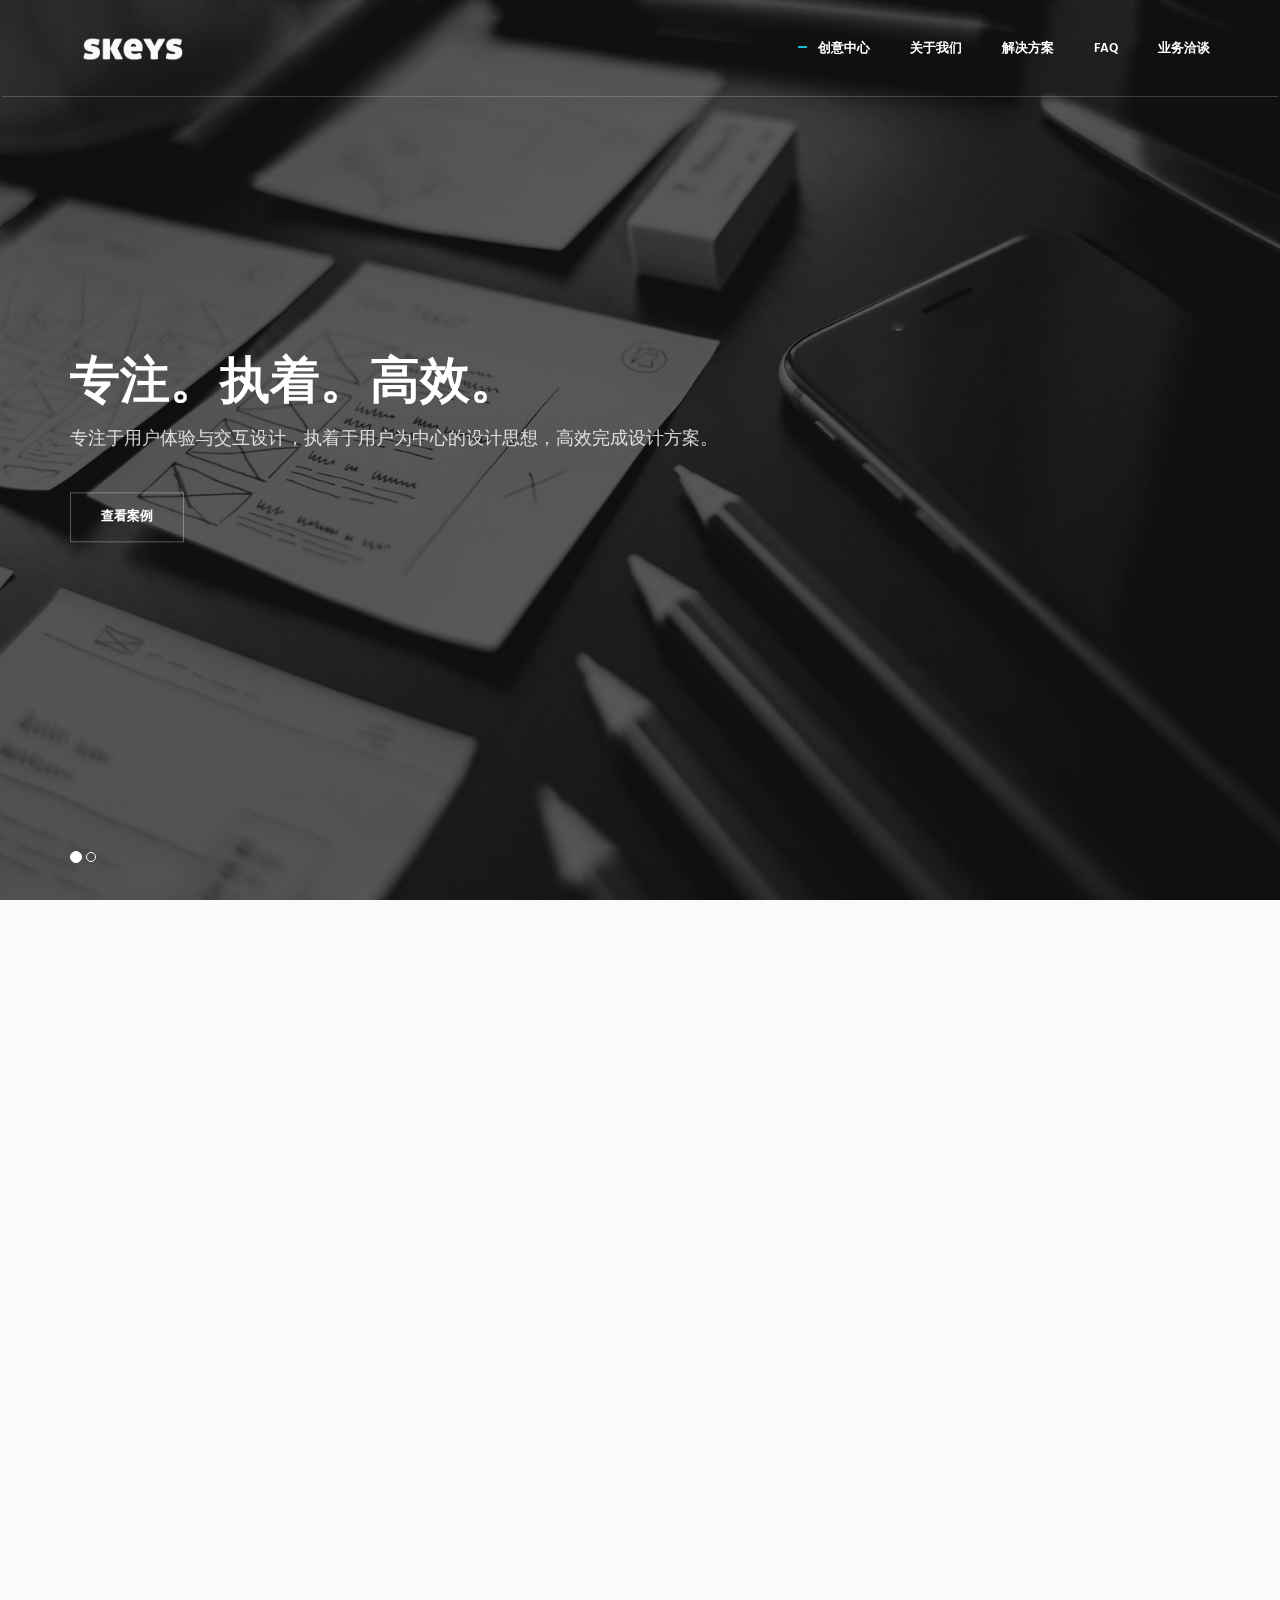
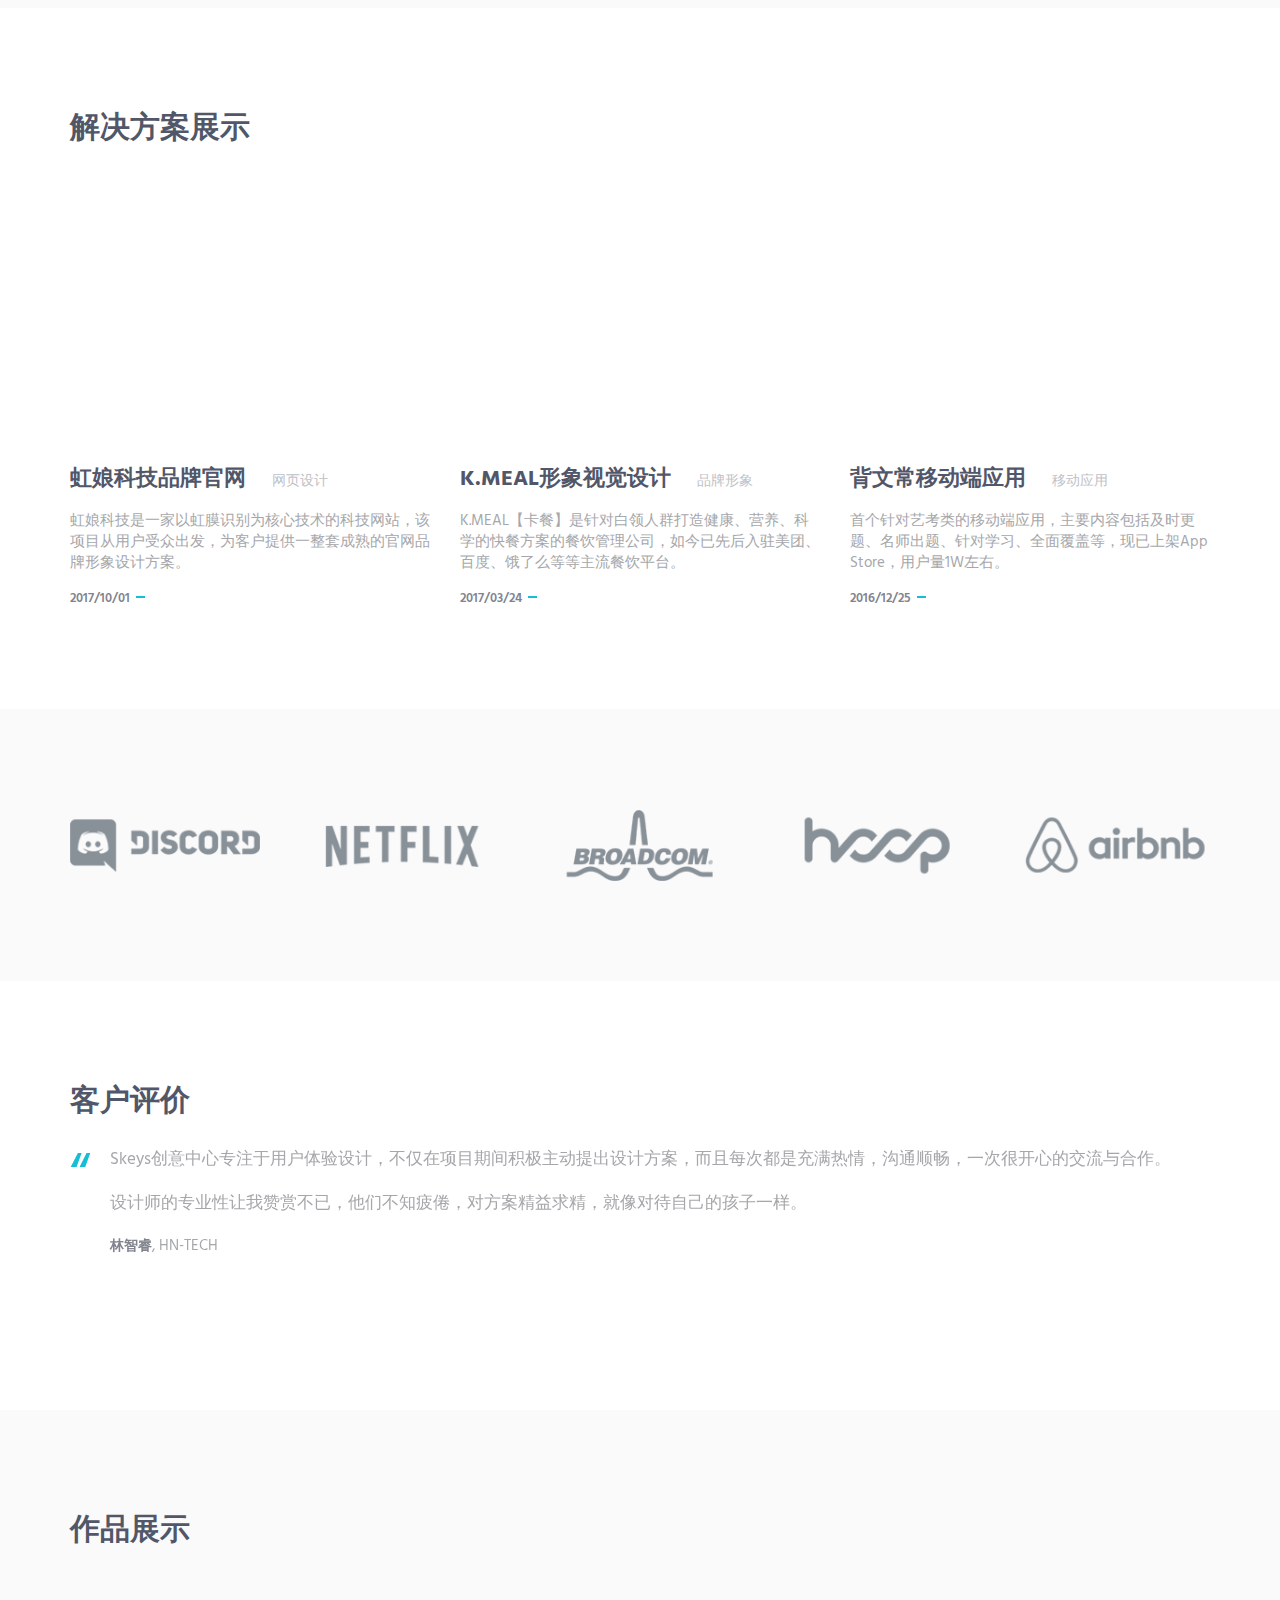
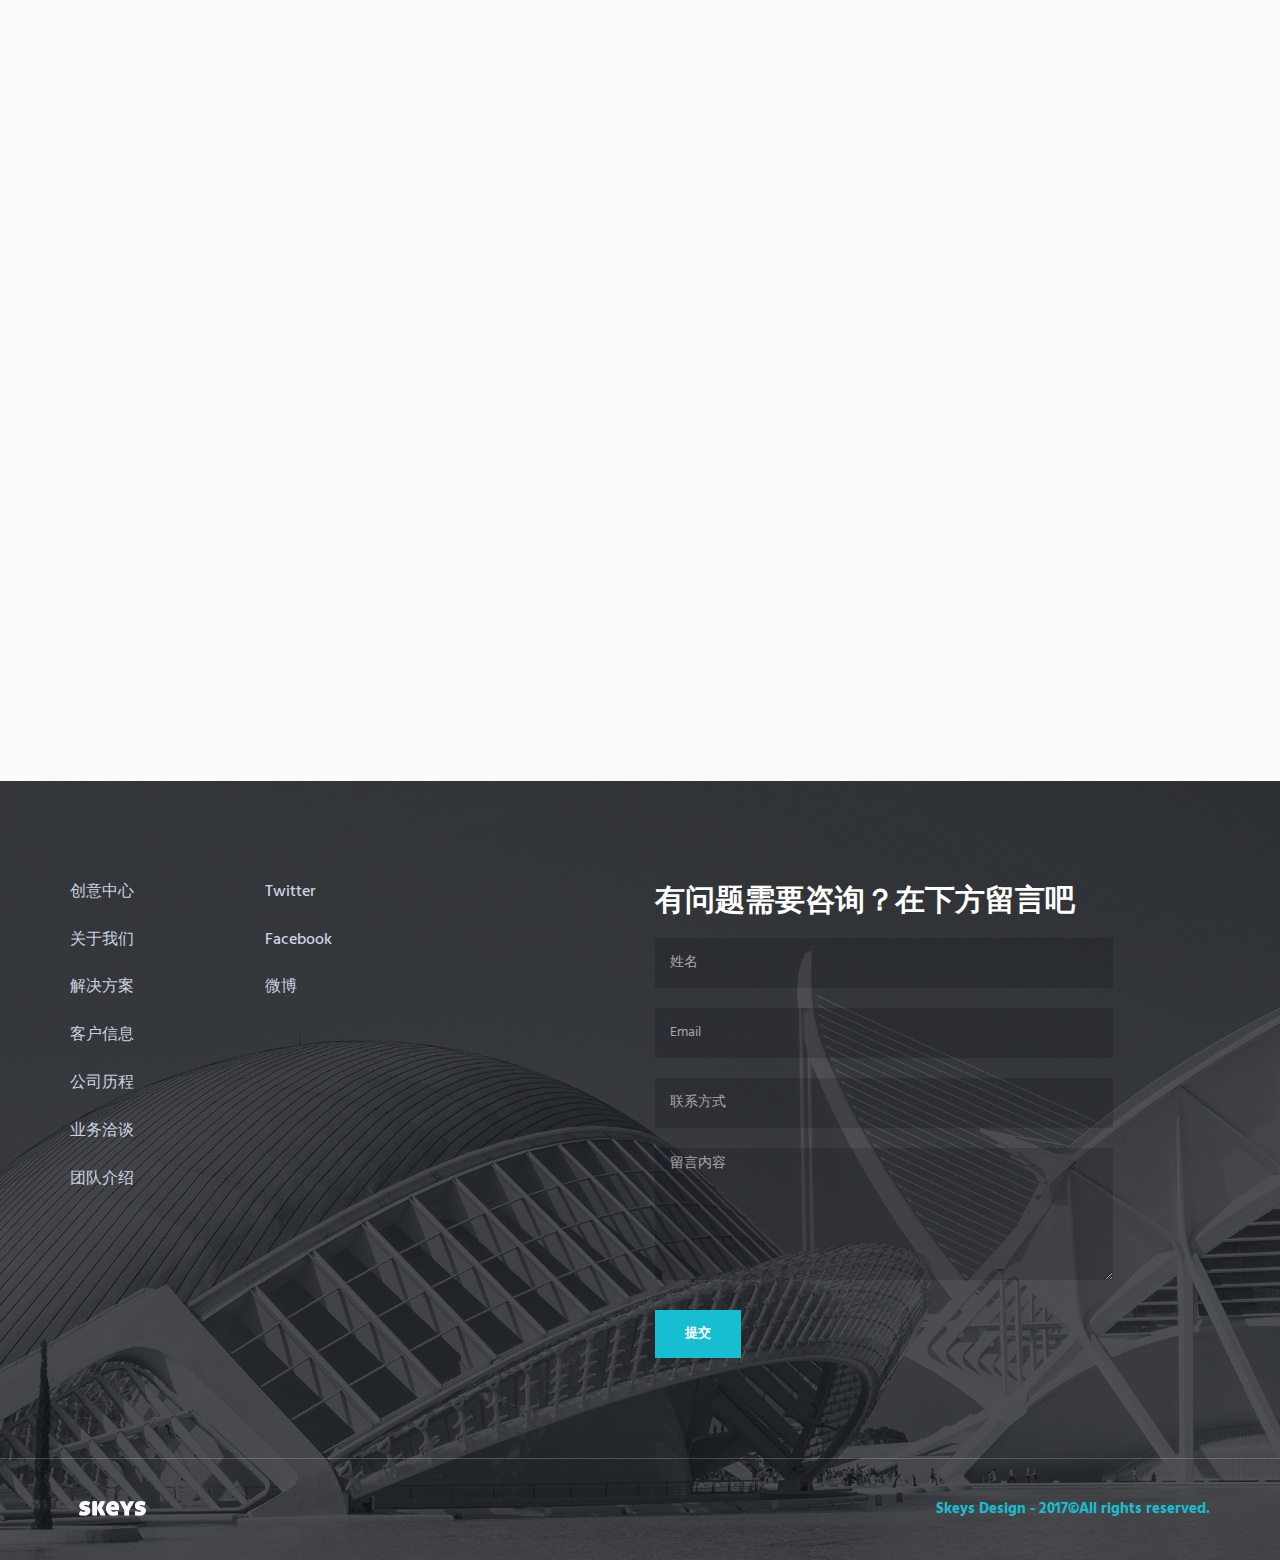
==== commit 927c185d: "修改官网新版1.0.1" ====
--- a/index.html
+++ b/index.html
@@ -1,271 +1,605 @@
-<!doctype html>
-<!--[if IE 8 ]><html class="ie no-js" xmlns="http://www.w3.org/1999/xhtml" xml:lang="zh" lang="zh"> <![endif]-->
-<!--[if IE 9]> <html class="ie9 no-js" xmlns="http://www.w3.org/1999/xhtml" xml:lang="zh" lang="zh"> <![endif]-->
-<!--[if (gte IE 9)|!(IE)]><!--><html  class="no-js" xmlns="http://www.w3.org/1999/xhtml" xml:lang="zh" lang="zh"><!--<![endif]-->
-<head>
-	<meta charset="utf-8">
-	<!--[if IE]><meta http-equiv="X-UA-Compatible" content="IE=edge"><![endif]-->
-	<meta name="viewport" content="width=device-width, initial-scale=1.0" />
-
-	<title>Skeys|用户体验中心</title>
-	<meta name="description" content="Form. Responsive HTML5 template.">
-	<meta name="keywords" content="form, responsive, multi-purpose, portfolio, parallax, template, html5, agency">
-	<meta name="author" content="Aether Themes">
-
-	<link rel="shortcut icon" href="images/favicon.png">
-	<link rel="apple-touch-icon" href="images/apple-touch-icon.png">
-	<link rel="apple-touch-icon" sizes="72x72" href="images/apple-touch-icon-72x72.png">
-	<link rel="apple-touch-icon" sizes="114x114" href="images/apple-touch-icon-114x114.png">
-
-	<!--[if lt IE 9]>
-		<script src="http://html5shim.googlecode.com/svn/trunk/html5.js"></script>
-	<![endif]-->
-
-	<!-- jQuery -->
-	<script src="js/jquery.js" type="text/javascript" charset="utf-8"></script>
-
-	<!-- Fonts -->
-	<link href='http://fonts.useso.com/css?family=Lato:300,400|Montserrat' rel='stylesheet' type='text/css'>
-
-	<!-- Stylesheets -->
-	<link rel="stylesheet" type="text/css" href="css/framework.css">
-	<link rel="stylesheet" type="text/css" href="css/style.css">
-
-</head>
-
-<body>
-	<!-- Begin Navigation -->
-	<nav class="mobile">
-
-		<!-- Menu -->
-		<ul class="nav-content clearfix">
-			<li id="magic-line"></li>
-			<li class="current-page drop first upper">
-				<a class="drop-btn" href="index.html">主页</a>
-			</li>
-			<li class="upper"><a href="about.html">关于</a></li>
-			<li class="drop upper">
-				<a class="drop-btn" href="portfolio.html">案例</a>
-			</li>
-			<li class="upper"><a href="contact.html">洽谈</a></li>
-		</ul><!-- END -->
-
-	</nav>
-	<header class="mobile">
-
-		<!-- Logo -->
-		<a href="index.html"><img class="logo" src="images/logo.png" alt="Form Logo" width="96" height="35" /></a>
-
-		<!-- Menu Button -->
-		<button type="button" class="nav-button">
-		  <div class="button-bars"></div>
-	    </button><!-- END -->
-
-	</header>
-	<div class="sticky-head"></div>
-	<!-- End Navigation -->
-
-	<!-- Begin Large Hero Block -->
-	<section class="hero accent parallax" style="background-image: url(images/parallax.png);">
-
-		<!-- Heading -->
-		<div class="hero-content container">
-			<p style="font-size:28px">创新，探索，追求</p>
-			<h1 style="letter-spacing: 5px">也许是国内最好的用户体验中心</h1>
-		</div><!-- END -->
-
-		<!-- Button -->
-		<div class="sub-hero container">
-			<span class="line"></span>
-			<a href="about.html" class="button white">了解更多</a>
-		</div><!-- END -->
-
-	</section>
-	<!-- End Large Hero Block -->
-
-	<!-- Begin Overview Block -->
-	<section class="center-mobile content container">
-		<div class="row">
-
-			<div class="col-sm-4">
-				<h2>创新</h2>
-				<p>创新是我们设计的信条，只有保持创新，才能最大程度保持成果的生命周期。</p>
-			</div>
-			<div class="col-sm-4">
-				<h2>探索</h2>
-				<p>我们不断探索新的方式与方法，力求把最好的呈现给这个世界。</p>
-			</div>
-			<div class="col-sm-4">
-				<h2>追求</h2>
-				<p>追求卓越，追求进步，追求完美。不断追求是我们，也是用户给我们进步的动力。</p>
-			</div>
-
-		</div>
-	</section>
-	<!-- End Overview Block -->
-
-	<!-- Begin Feature Block -->
-	<section class="feature-box light">
-		<div class="feature-image" style="background-image: url(images/feature-image.png);"></div>
-		<div class="center-mobile content container">
-
-			<!-- Title -->
-			<div class="row">
-				<div class="title col-sm-6 col-sm-push-6">
-					<h2>我们的服务</h2>
-					<p>我们的用户体验团队将用最热情的态度和最专业的技术，为您提供您所需要的服务。包括但不仅限于：</p>
-				</div>
-			</div><!-- END-->
-
-			<!-- Features -->
-			<div class="row">
-				<div class="feature col-sm-6 col-sm-offset-6 col-md-3 clearfix">
-					<i class="icon gray look"></i><h3>视觉及交互设计</h3>
-					<p class="small">无论是网页、移动平台，还是电视媒体，我们都能胜任。视觉虽然是我们第一感官，但交互设计是产品的骨架。</p>
-				</div>
-				<div class="feature col-sm-6 col-sm-offset-6 col-md-3 col-md-offset-0 clearfix">
-					<i class="icon gray light"></i><h3>VI及品牌形象设计</h3>
-					<p class="small">越来越多的企业和产品需要在当今互联网社会迅速崛起，需要一个友好的、动人的、富有竞争力的品牌形象，而我们可以帮您实现。</p>
-				</div>
-			</div><!-- END -->
-
-			<!-- Features -->
-			<div class="row">
-				<div class="feature col-sm-6 col-sm-offset-6 col-md-3 clearfix">
-					<i class="icon gray phone"></i><h3>用户体验优化</h3>
-					<p class="small">无论产品的视觉交互如何灿烂夺目，良好的用户体验才是保持它活力的源泉。我们将研究用户体验放在设计的第一位置，无体验，不设计。</p>
-				</div>
-				<div class="feature col-sm-6 col-sm-offset-6 col-md-3 col-md-offset-0 clearfix">
-					<i class="icon gray help2"></i><h3>技术支持与咨询</h3>
-					<p class="small">您在自行设计产品的时候遇到了困难？不要着急，您可以咨询我们的团队，我们将知无不言，言无不尽。</p>
-				</div>
-			</div><!-- END -->
-
-			<!-- Button -->
-			<div class="row">
-				<div class="padded col-sm-6 col-sm-offset-6">
-					<a href="about.html" class="button gray">了解更多</a>
-				</div>
-			</div><!-- END -->
-		
-		</div>
-	</section>
-	<!-- End Feature Block -->
-
-	<!-- Begin Recent Work Block -->
-	<section class="recent-work content dark parallax" style="background-image: url(images/parallax-1.png);">
-
-			<!-- Title and Subtitle -->
-			<div class="container">
-				<div class="row">
-				<div class="col-sm-12 center">
-					<h2>往期案例</h2>
-					<p></p>
-				</div>
-				</div>
-			</div><!-- END -->
-
-			<!-- Slider -->
-			<div id="recent-gallery" class="royalSlider rsDefault visibleNearby">
-				<a class="rsImg" href="images/work/work-1.png" data-rsw="566" data-rsh="375"></a>
-				<a class="rsImg" href="images/work/work-2.png" data-rsw="566" data-rsh="375"></a>
-				<a class="rsImg" href="images/work/work-3.png" data-rsw="566" data-rsh="375"></a>
-				<a class="rsImg" href="images/work/work-4.png" data-rsw="566" data-rsh="375"></a>
-				<a class="rsImg" href="images/work/work-5.png" data-rsw="566" data-rsh="375"></a>
-				<a class="rsImg" href="images/work/work-6.png" data-rsw="566" data-rsh="375"></a>
-			</div><!-- END -->
-
-
-
-			<!-- Button -->
-			<div class="container">
-				<div class="center padded col-sm-12">
-					<a href="portfolio.html" class="button white">查看更多案例</a>
-				</div>
-			</div><!-- END -->
-
-	</section>
-	<!-- End Recent Work Block -->
-
-	<!-- Begin Client Logos Block -->
-	<section class="clients container">
-		<div class="row">
-			<div class="logo animated fade col-sm-3" data-appear-bottom-offset="100">
-				<img src="images/logos/1.png" alt="client">
-			</div>
-			<div class="logo animated fade col-sm-3" data-appear-bottom-offset="100">
-				<img src="images/logos/2.png" alt="client">
-			</div>
-			<div class="logo animated fade col-sm-3" data-appear-bottom-offset="100">
-				<img src="images/logos/3.png" alt="client">
-			</div>
-			<div class="logo animated fade col-sm-3" data-appear-bottom-offset="100">
-				<img src="images/logos/4.png" alt="client">
-			</div>
-		</div>
-	</section>
-	<!-- End Client Logos Block -->
-
-	<!-- Begin Call to Action Block -->
-	<section class="call-to-action content light">
-		<div class="container">
-
-			<!-- Title -->
-			<div class="row">
-				<div class="title col-lg-12">
-					<h2>动心了吗？</h2>
-					<p>如果是的话，不妨跟我们取得联系，无论您需要哪方面的帮助，我们都愿意与您洽谈。</p>
-				</div>
-			</div><!-- END -->
-
-			<!-- Actions -->
-			<div class="row">
-				<div class="actions padded col-lg-12">
-					<a class="button accent-alt" href="contact.html">开始洽谈</a>
-					<span class="choice">or</span>
-					<a class="button gray" href="about.html">继续了解</a>
-				</div>
-			</div><!-- END -->
-		</div>
-	</section>
-	<!-- End Call to Action Block -->
-
-
-	<footer>
-		<div class="container">
-			<div class="row">
-			
-				<ul class="contact-list col-md-12">
-					<li><i class="fa fa-envelope-o"></i><a href="mailto:support@skeys.top">support@skeys.top</a></li>
-					<li><i class="fa fa-phone"></i>+ 010 8920 0921</li>
-					<li><i class="fa fa-map-marker"></i>北京市朝阳区望京soho楼B座1209</li>	
-				</ul>
-			</div>
-
-			<div class="row">
-
-			  <ul class="social-list col-md-12">
-
-				<li class="copyright"><small>Copyright © 2017-2020 Skeys视觉创意工作室. All rights reserved.</small></li>
-
-			</ul>
-
-			</div>
-
-
-
-		</div>
-	</footer>
-
-
-	
-
-	<!-- Javascript -->
-	<script src="js/retina.js"></script>
-	<script src="js/backgroundcheck.js"></script>
-	<script src="js/plugins.js"></script>
-
-	<script src="js/main.js"></script>
-</body>
-
-</html>+<!DOCTYPE html>
+
+<html lang="ch" class="no-js">
+    <!-- BEGIN HEAD -->
+    <head>
+        <meta charset="utf-8"/>
+        <title>Skeys Design - UI & UX 设计中心</title>
+        <meta http-equiv="X-UA-Compatible" content="IE=edge">
+        <meta content="width=device-width, initial-scale=1" name="viewport"/>
+
+        <!-- GLOBAL MANDATORY STYLES -->
+        <link href="http://fonts.googleapis.com/css?family=Hind:300,400,500,600,700" rel="stylesheet" type="text/css">
+        <link href="vendor/simple-line-icons/simple-line-icons.min.css" rel="stylesheet" type="text/css"/>
+        <link href="vendor/bootstrap/css/bootstrap.min.css" rel="stylesheet" type="text/css"/>
+
+        <!-- PAGE LEVEL PLUGIN STYLES -->
+        <link href="css/animate.css" rel="stylesheet">
+        <link href="vendor/swiper/css/swiper.min.css" rel="stylesheet" type="text/css"/>
+
+        <!-- THEME STYLES -->
+        <link href="css/layout.css" rel="stylesheet" type="text/css"/>
+
+        <!-- Favicon -->
+        <link rel="shortcut icon" href="img/favicon.png">
+        <link rel="apple-touch-icon" href="img/apple-touch-icon.png">
+        <link rel="apple-touch-icon" sizes="72x72" href="img/apple-touch-icon-72x72.png">
+        <link rel="apple-touch-icon" sizes="114x114" href="img/apple-touch-icon-114x114.png">
+    </head>
+    <!-- END HEAD -->
+
+    <!-- BODY -->
+    <body>
+
+        <!--========== HEADER ==========-->
+        <header class="header navbar-fixed-top">
+            <!-- Navbar -->
+            <nav class="navbar" role="navigation">
+                <div class="container">
+                    <!-- Brand and toggle get grouped for better mobile display -->
+                    <div class="menu-container">
+                        <button type="button" class="navbar-toggle" data-toggle="collapse" data-target=".nav-collapse">
+                            <span class="sr-only">Toggle navigation</span>
+                            <span class="toggle-icon"></span>
+                        </button>
+
+                        <!-- Logo -->
+                        <div class="logo">
+                            <a class="logo-wrap" href="index.html">
+
+                                <img class="logo-img logo-img-main" src="img/logo.png" alt="Skeys Logo">
+                                <img class="logo-img logo-img-active" src="img/logo-dark.png" alt="Skeys Logo">
+                            </a>
+                        </div>
+                        <!-- End Logo -->
+                    </div>
+
+                    <!-- Collect the nav links, forms, and other content for toggling -->
+                    <div class="collapse navbar-collapse nav-collapse">
+                        <div class="menu-container">
+                            <ul class="navbar-nav navbar-nav-right">
+                                <li class="nav-item"><a class="nav-item-child nav-item-hover active" href="index.html">创意中心</a></li>
+                                <!-- <li class="nav-item"><a class="nav-item-child nav-item-hover" href="pricing.html">Pricing</a></li> -->
+                                <li class="nav-item"><a class="nav-item-child nav-item-hover" href="about.html">关于我们</a></li>
+                                <li class="nav-item"><a class="nav-item-child nav-item-hover" href="products.html">解决方案</a></li>
+                                <li class="nav-item"><a class="nav-item-child nav-item-hover" href="faq.html">FAQ</a></li>
+                                <li class="nav-item"><a class="nav-item-child nav-item-hover" href="contact.html">业务洽谈</a></li>
+                            </ul>
+                        </div>
+                    </div>
+                    <!-- End Navbar Collapse -->
+                </div>
+            </nav>
+            <!-- Navbar -->
+        </header>
+        <!--========== END HEADER ==========-->
+
+        <!--========== SLIDER ==========-->
+        <div id="carousel-example-generic" class="carousel slide" data-ride="carousel">
+            <div class="container">
+                <!-- Indicators -->
+                <ol class="carousel-indicators">
+                    <li data-target="#carousel-example-generic" data-slide-to="0" class="active"></li>
+                    <li data-target="#carousel-example-generic" data-slide-to="1"></li>
+                </ol>
+            </div>
+
+            <!-- Wrapper for slides -->
+            <div class="carousel-inner" role="listbox">
+                <div class="item active">
+                    <img class="img-responsive" src="img/1920x1080/banner-1.jpg" alt="Slider Image">
+                    <div class="container">
+                        <div class="carousel-centered">
+                            <div class="margin-b-40">
+                                <h1 class="carousel-title">专注。执着。高效。</h1>
+                                <p class="carousel-subtitle">专注于用户体验与交互设计，执着于用户为中心的设计思想，高效完成设计方案。</p>
+                            </div>
+                            <a href="products.html" class="btn-theme btn-theme-sm btn-white-brd text-uppercase">查看案例</a>
+                        </div>
+                    </div>
+                </div>
+                <div class="item">
+                    <img class="img-responsive" src="img/1920x1080/banner-2.jpg" alt="Slider Image">
+                    <div class="container">
+                        <div class="carousel-centered">
+                            <div class="margin-b-40">
+                                <h1 class="carousel-title">进取。创新。探索。</h1>
+                                <p class="carousel-subtitle">不断进取，不断创新，不断探索，让设计思维变为一种习惯。</p>
+                            </div>
+                            <a href="#" class="btn-theme btn-theme-sm btn-white-brd text-uppercase">关于设计思维</a>
+                        </div>
+                    </div>
+                </div>
+            </div>
+        </div>
+        <!--========== SLIDER ==========-->
+
+        <!--========== PAGE LAYOUT ==========-->
+        <!-- Service -->
+        <div class="bg-color-sky-light" data-auto-height="true">
+            <div class="content-lg container">
+                <div class="row row-space-1 margin-b-2">
+                    <div class="col-sm-4 sm-margin-b-2">
+                        <div class="wow fadeInLeft" data-wow-duration=".3" data-wow-delay=".3s">
+                            <div class="service" data-height="height">
+                                <div class="service-element">
+                                    <i class="service-icon icon-mouse"></i>
+                                </div>
+                                <div class="service-info">
+                                    <h3>网页设计解决方案</h3>
+                                    <p class="margin-b-5">为企业门户、品牌官网、产品介绍、专题网站等提供设计解决方案</p>
+                                </div>
+                                <!--<a href="#" class="content-wrapper-link"></a>-->
+                            </div>
+                        </div>
+                    </div>
+                    <div class="col-sm-4 sm-margin-b-2">
+                        <div class="wow fadeInLeft" data-wow-duration=".3" data-wow-delay=".2s">
+                            <div class="service" data-height="height">
+                                <div class="service-element">
+                                    <i class="service-icon  icon-screen-smartphone"></i>
+                                </div>
+                                <div class="service-info">
+                                    <h3>移动端设计解决方案</h3>
+                                    <p class="margin-b-5">为 iOS/Android 提供具有良好用户体验的设计解决方案。</p>
+                                </div>
+                                <!--<a href="#" class="content-wrapper-link"></a>-->
+                            </div>
+                        </div>
+                    </div>
+                    <div class="col-sm-4">
+                        <div class="wow fadeInLeft" data-wow-duration=".3" data-wow-delay=".1s">
+                            <div class="service" data-height="height">
+                                <div class="service-element">
+                                    <i class="service-icon icon-cup"></i>
+                                </div>
+                                <div class="service-info">
+                                    <h3>用户体验优化</h3>
+                                    <p class="margin-b-5">从用户角度出发，对当前方案进行用户体验角度优化，使得产品更易用。</p>
+                                </div>
+                                <!--<a href="#" class="content-wrapper-link"></a>-->
+                            </div>
+                        </div>
+                    </div>
+                </div>
+                <!--// end row -->
+
+                <div class="row row-space-1">
+                    <div class="col-sm-4 sm-margin-b-2">
+                        <div class="wow fadeInLeft" data-wow-duration=".3" data-wow-delay=".4s">
+                            <div class="service" data-height="height">
+                                <div class="service-element">
+                                    <i class="service-icon icon-users"></i>
+                                </div>
+                                <div class="service-info">
+                                    <h3>用户分析与研究</h3>
+                                    <p class="margin-b-5">针对产品需求特点，对用户群体进行调研，绘制用户画像，研究用户行为。</p>
+                                </div>
+                                <!--<a href="#" class="content-wrapper-link"></a>-->
+                            </div>
+                        </div>
+                    </div>
+                    <div class="col-sm-4 sm-margin-b-2">
+                        <div class="wow fadeInLeft" data-wow-duration=".3" data-wow-delay=".5s">
+                            <div class="service" data-height="height">
+                                <div class="service-element">
+                                    <i class="service-icon icon-speedometer"></i>
+                                </div>
+                                <div class="service-info">
+                                    <h3>高效开发与实现</h3>
+                                    <p class="margin-b-5">对设计方案进行评审与评估，并高效转化为开发实现方案。</p>
+                                </div>
+                                <!--<a href="#" class="content-wrapper-link"></a>-->
+                            </div>
+                        </div>
+                    </div>
+                    <div class="col-sm-4">
+                        <div class="wow fadeInLeft" data-wow-duration=".3" data-wow-delay=".6s">
+                            <div class="service" data-height="height">
+                                <div class="service-element">
+                                    <i class="service-icon icon-badge"></i>
+                                </div>
+                                <div class="service-info">
+                                    <h3>品牌形象设计方案</h3>
+                                    <p class="margin-b-5">产品形象包装、形象设计，产品VIS视觉系统方案设计与解决方案。</p>
+                                </div>
+                                <!--<a href="#" class="content-wrapper-link"></a>-->
+                            </div>
+                        </div>
+                    </div>
+                </div>
+                <!--// end row -->
+            </div>
+        </div>
+        <!-- End Service -->
+
+        <!-- Latest Products -->
+        <div class="content-lg container">
+            <div class="row margin-b-40">
+                <div class="col-sm-6">
+                    <h2>解决方案展示</h2>
+                    <!--<p>Lorem ipsum dolor sit amet consectetur adipiscing elit sed tempor incididunt ut laboret dolore magna aliqua enim minim veniam exercitation</p>-->
+                </div>
+            </div>
+            <!--// end row -->
+
+            <div class="row">
+                <!-- Latest Products -->
+                <div class="col-sm-4 sm-margin-b-50">
+                    <div class="margin-b-20">
+                        <div class="wow zoomIn" data-wow-duration=".3" data-wow-delay=".1s">
+                            <img class="img-responsive" src="img/970x647/01.jpg" alt="Latest Products Image">
+                        </div>
+                    </div>
+                    <h4><a href="#">虹娘科技品牌官网</a> <span class="text-uppercase margin-l-20">网页设计</span></h4>
+                    <p>虹娘科技是一家以虹膜识别为核心技术的科技网站，该项目从用户受众出发，为客户提供一整套成熟的官网品牌形象设计方案。</p>
+                    <a class="link">2017/10/01</a>
+                </div>
+                <!-- End Latest Products -->
+
+                <!-- Latest Products -->
+                <div class="col-sm-4 sm-margin-b-50">
+                    <div class="margin-b-20">
+                        <div class="wow zoomIn" data-wow-duration=".3" data-wow-delay=".1s">
+                            <img class="img-responsive" src="img/970x647/02.jpg" alt="Latest Products Image">
+                        </div>
+                    </div>
+                    <h4><a href="#">K.MEAL形象视觉设计</a> <span class="text-uppercase margin-l-20">品牌形象</span></h4>
+                    <p>K.MEAL【卡餐】是针对白领人群打造健康、营养、科学的快餐方案的餐饮管理公司，如今已先后入驻美团、百度、饿了么等等主流餐饮平台。</p>
+                    <a class="link">2017/03/24</a>
+                </div>
+                <!-- End Latest Products -->
+
+                <!-- Latest Products -->
+                <div class="col-sm-4 sm-margin-b-50">
+                    <div class="margin-b-20">
+                        <div class="wow zoomIn" data-wow-duration=".3" data-wow-delay=".1s">
+                            <img class="img-responsive" src="img/970x647/03.jpg" alt="Latest Products Image">
+                        </div>
+                    </div>
+                    <h4><a href="#">背文常移动端应用</a> <span class="text-uppercase margin-l-20">移动应用</span></h4>
+                    <p>首个针对艺考类的移动端应用，主要内容包括及时更题、名师出题、针对学习、全面覆盖等，现已上架App Store，用户量1W左右。</p>
+                    <a class="link">2016/12/25</a>
+                </div>
+                <!-- End Latest Products -->
+            </div>
+            <!--// end row -->
+        </div>
+        <!-- Clients -->
+        <div class="bg-color-sky-light">
+            <div class="content-lg container">
+                <!-- Swiper Clients -->
+                <div class="swiper-slider swiper-clients">
+                    <!-- Swiper Wrapper -->
+                    <div class="swiper-wrapper">
+                        <div class="swiper-slide">
+                            <img class="swiper-clients-img" src="img/clients/01.png" alt="Clients Logo">
+                        </div>
+                        <div class="swiper-slide">
+                            <img class="swiper-clients-img" src="img/clients/02.png" alt="Clients Logo">
+                        </div>
+                        <div class="swiper-slide">
+                            <img class="swiper-clients-img" src="img/clients/03.png" alt="Clients Logo">
+                        </div>
+                        <div class="swiper-slide">
+                            <img class="swiper-clients-img" src="img/clients/04.png" alt="Clients Logo">
+                        </div>
+                        <div class="swiper-slide">
+                            <img class="swiper-clients-img" src="img/clients/05.png" alt="Clients Logo">
+                        </div>
+                        <div class="swiper-slide">
+                            <img class="swiper-clients-img" src="img/clients/06.png" alt="Clients Logo">
+                        </div>
+                    </div>
+                    <!-- End Swiper Wrapper -->
+                </div>
+                <!-- End Swiper Clients -->
+            </div>
+        </div>
+        <!-- End Clients -->
+
+        <!-- Testimonials -->
+        <div class="content-lg container">
+            <div class="row">
+                <div class="col-sm-12">
+                    <h2>客户评价</h2>
+
+                    <!-- Swiper Testimonials -->
+                    <div class="swiper-slider swiper-testimonials">
+                        <!-- Swiper Wrapper -->
+                        <div class="swiper-wrapper">
+                            <div class="swiper-slide">
+                                <blockquote class="blockquote">
+                                    <div class="margin-b-20">
+                                        Skeys创意中心专注于用户体验设计，不仅在项目期间积极主动提出设计方案，而且每次都是充满热情，沟通顺畅，一次很开心的交流与合作。
+                                    </div>
+                                    <div class="margin-b-20">
+                                        设计师的专业性让我赞赏不已，他们不知疲倦，对方案精益求精，就像对待自己的孩子一样。
+                                    </div>
+                                    <p><span class="fweight-700 color-link">林智睿</span>, HN-TECH</p>
+                                </blockquote>
+                            </div>
+                            <div class="swiper-slide">
+                                <blockquote class="blockquote">
+                                    <div class="margin-b-20">
+                                        一个设计工作室对待项目的认真态度是我们市场部人员有目共睹的，合作期间我们一起交流研讨了很多次方案。对方案的意见都是一针见血，大大提高了工作的效率。
+                                    </div>
+                                    <div class="margin-b-20">
+                                        希望能再次与他们合作，我也会把他们推荐给朋友的。
+                                    </div>
+                                    <p><span class="fweight-700 color-link">Alex Clarson</span>, Nokia China</p>
+                                </blockquote>
+                            </div>
+                        </div>
+                        <!-- End Swiper Wrapper -->
+
+                        <!-- Pagination -->
+                        <div class="swiper-testimonials-pagination"></div>
+                    </div>
+                    <!-- End Swiper Testimonials -->
+                </div>
+            </div>
+            <!--// end row -->
+        </div>
+        <!-- End Testimonials -->
+
+        <!--&lt;!&ndash; Pricing &ndash;&gt;-->
+        <!--<div class="bg-color-sky-light">-->
+            <!--<div class="content-lg container">-->
+                <!--<div class="row row-space-1">-->
+                    <!--<div class="col-sm-4 sm-margin-b-2">-->
+                        <!--&lt;!&ndash; Pricing &ndash;&gt;-->
+                        <!--<div class="pricing">-->
+                            <!--<div class="margin-b-30">-->
+                                <!--<i class="pricing-icon icon-chemistry"></i>-->
+                                <!--<h3>Starter Kit <span> - $</span> 49</h3>-->
+                                <!--<p>Lorem ipsum dolor amet consectetur ut consequat siad esqudiat dolor</p>-->
+                            <!--</div>-->
+                            <!--<ul class="list-unstyled pricing-list margin-b-50">-->
+                                <!--<li class="pricing-list-item">Basic Features</li>-->
+                                <!--<li class="pricing-list-item">Up to 5 products</li>-->
+                                <!--<li class="pricing-list-item">50 Users Panels</li>-->
+                            <!--</ul>-->
+                            <!--<a href="pricing.html" class="btn-theme btn-theme-sm btn-default-bg text-uppercase">Choose</a>-->
+                        <!--</div>-->
+                        <!--&lt;!&ndash; End Pricing &ndash;&gt;-->
+                    <!--</div>-->
+                    <!--<div class="col-sm-4 sm-margin-b-2">-->
+                        <!--&lt;!&ndash; Pricing &ndash;&gt;-->
+                        <!--<div class="pricing pricing-active">-->
+                            <!--<div class="margin-b-30">-->
+                                <!--<i class="pricing-icon icon-badge"></i>-->
+                                <!--<h3>Professional <span> - $</span> 149</h3>-->
+                                <!--<p>Lorem ipsum dolor amet consectetur ut consequat siad esqudiat dolor</p>-->
+                            <!--</div>-->
+                            <!--<ul class="list-unstyled pricing-list margin-b-50">-->
+                                <!--<li class="pricing-list-item">Basic Features</li>-->
+                                <!--<li class="pricing-list-item">Up to 100 products</li>-->
+                                <!--<li class="pricing-list-item">100 Users Panels</li>-->
+                            <!--</ul>-->
+                            <!--<a href="pricing.html" class="btn-theme btn-theme-sm btn-default-bg text-uppercase">Choose</a>-->
+                        <!--</div>-->
+                        <!--&lt;!&ndash; End Pricing &ndash;&gt;-->
+                    <!--</div>-->
+                    <!--<div class="col-sm-4">-->
+                        <!--&lt;!&ndash; Pricing &ndash;&gt;-->
+                        <!--<div class="pricing">-->
+                            <!--<div class="margin-b-30">-->
+                                <!--<i class="pricing-icon icon-shield"></i>-->
+                                <!--<h3>Advanced <span> - $</span> 249</h3>-->
+                                <!--<p>Lorem ipsum dolor amet consectetur ut consequat siad esqudiat dolor</p>-->
+                            <!--</div>-->
+                            <!--<ul class="list-unstyled pricing-list margin-b-50">-->
+                                <!--<li class="pricing-list-item">Extended Features</li>-->
+                                <!--<li class="pricing-list-item">Unlimited products</li>-->
+                                <!--<li class="pricing-list-item">Unlimited Users Panels</li>-->
+                            <!--</ul>-->
+                            <!--<a href="pricing.html" class="btn-theme btn-theme-sm btn-default-bg text-uppercase">Choose</a>-->
+                        <!--</div>-->
+                        <!--&lt;!&ndash; End Pricing &ndash;&gt;-->
+                    <!--</div>-->
+                <!--</div>-->
+                <!--&lt;!&ndash;// end row &ndash;&gt;-->
+            <!--</div>-->
+        <!--</div>-->
+        <!--&lt;!&ndash; End Pricing &ndash;&gt;-->
+
+        <!-- Promo Section
+        <div class="promo-section overflow-h">
+            <div class="container">
+                <div class="clearfix">
+                    <div class="ver-center">
+                        <div class="ver-center-aligned">
+                            <div class="promo-section-col">
+                                <h2>Our Clients</h2>
+                                <p>Lorem ipsum dolor sit amet consectetur adipiscing elit sed tempor incididunt ut laboret dolore magna aliqua enim minim veniam exercitation ipsum dolor sit amet consectetur adipiscing elit sed tempor incididunt ut laboret dolore magna aliqua enim minim veniam exercitation</p>
+                                <p>Ipsum dolor sit amet consectetur adipiscing elit sed tempor incididut ut sead laboret dolore magna aliqua enim minim veniam exercitation ipsum dolor sit amet consectetur adipiscing</p>
+                            </div>
+                        </div>
+                    </div>
+                </div>
+            </div>
+            <div class="promo-section-img-right">
+                <img class="img-responsive" src="img/970x970/01.jpg" alt="Content Image">
+            </div>
+        </div>
+         End Promo Section -->
+
+        <!-- Work -->
+        <div class="bg-color-sky-light overflow-h">
+            <div class="content-lg container">
+                <div class="row margin-b-40">
+                    <div class="col-sm-6">
+                        <h2>作品展示</h2>
+                        <!-- <p>Lorem ipsum dolor sit amet consectetur adipiscing elit sed tempor incididunt ut laboret dolore magna aliqua enim minim veniam exercitation</p> -->
+                    </div>
+                </div>
+                <!--// end row -->
+
+                <!-- Masonry Grid -->
+                <div class="masonry-grid">
+                    <div class="masonry-grid-sizer col-xs-6 col-sm-6 col-md-1"></div>
+                    <div class="masonry-grid-item col-xs-12 col-sm-6 col-md-8">
+                        <!-- Work -->
+                        <div class="work wow fadeInUp" data-wow-duration=".3" data-wow-delay=".1s">
+                            <div class="work-overlay">
+                                <img class="full-width img-responsive" src="img/800x400/01.jpg" alt="Portfolio Image">
+                            </div>
+                            <div class="work-content">
+                                <h3 class="color-white margin-b-5">加州旅游官网设计</h3>
+                                <p class="color-white margin-b-0">Designed by 老罗</p>
+                            </div>
+                            <!-- <a class="content-wrapper-link" href="#"></a> -->
+                        </div>
+                        <!-- End Work -->
+                    </div>
+                    <div class="masonry-grid-item col-xs-6 col-sm-6 col-md-4">
+                        <!-- Work -->
+                        <div class="work wow fadeInUp" data-wow-duration=".3" data-wow-delay=".2s">
+                            <div class="work-overlay">
+                                <img class="full-width img-responsive" src="img/397x400/01.jpg" alt="Portfolio Image">
+                            </div>
+                            <div class="work-content">
+                                <h3 class="color-white margin-b-5">不二餐厅VI设计</h3>
+                                <p class="color-white margin-b-0">Designed by Anial</p>
+                            </div>
+                            <!-- <a class="content-wrapper-link" href="#"></a> -->
+                        </div>
+                        <!-- End Work -->
+                    </div>
+                    <div class="masonry-grid-item col-xs-6 col-sm-6 col-md-4">
+                        <!-- Work -->
+                        <div class="work wow fadeInUp" data-wow-duration=".3" data-wow-delay=".3s">
+                            <div class="work-overlay">
+                                <img class="full-width img-responsive" src="img/397x300/01.jpg" alt="Portfolio Image">
+                            </div>
+                            <div class="work-content">
+                                <h3 class="color-white margin-b-5">Clean Design</h3>
+                                <p class="color-white margin-b-0">Lorem ipsum dolor sit amet consectetur adipiscing</p>
+                            </div>
+                            <a class="content-wrapper-link" href="#"></a>
+                        </div>
+                        <!-- End Work -->
+                    </div>
+                    <div class="masonry-grid-item col-xs-6 col-sm-6 col-md-4">
+                        <!-- Work -->
+                        <div class="work wow fadeInUp" data-wow-duration=".3" data-wow-delay=".4s">
+                            <div class="work-overlay">
+                                <img class="full-width img-responsive" src="img/397x300/02.jpg" alt="Portfolio Image">
+                            </div>
+                            <div class="work-content">
+                                <h3 class="color-white margin-b-5">Clean Design</h3>
+                                <p class="color-white margin-b-0">Lorem ipsum dolor sit amet consectetur adipiscing</p>
+                            </div>
+                            <a class="content-wrapper-link" href="#"></a>
+                        </div>
+                        <!-- End Work -->
+                    </div>
+                    <div class="masonry-grid-item col-xs-6 col-sm-6 col-md-4">
+                        <!-- Work -->
+                        <div class="work wow fadeInUp" data-wow-duration=".3" data-wow-delay=".5s">
+                            <div class="work-overlay">
+                                <img class="full-width img-responsive" src="img/397x300/03.jpg" alt="Portfolio Image">
+                            </div>
+                            <div class="work-content">
+                                <h3 class="color-white margin-b-5">Clean Design</h3>
+                                <p class="color-white margin-b-0">Lorem ipsum dolor sit amet consectetur adipiscing</p>
+                            </div>
+                            <a class="content-wrapper-link" href="#"></a>
+                        </div>
+                        <!-- End Work -->
+                    </div>
+                </div>
+                <!-- End Masonry Grid -->
+            </div>
+        </div>
+        <!-- End Work -->
+        <!--========== END PAGE LAYOUT ==========-->
+
+        <!--========== FOOTER ==========-->
+        <footer class="footer">
+            <!-- Links -->
+            <div class="footer-seperator">
+                <div class="content-lg container">
+                    <div class="row">
+                        <div class="col-sm-2 sm-margin-b-50">
+                            <!-- List -->
+                            <ul class="list-unstyled footer-list">
+                                <li class="footer-list-item"><a class="footer-list-link" href="#">创意中心</a></li>
+                                <li class="footer-list-item"><a class="footer-list-link" href="#">关于我们</a></li>
+                                <li class="footer-list-item"><a class="footer-list-link" href="#">解决方案</a></li>
+                                <!--<li class="footer-list-item"><a class="footer-list-link" href="#">Pricing</a></li>-->
+                                <li class="footer-list-item"><a class="footer-list-link" href="#">客户信息</a></li>
+                                <li class="footer-list-item"><a class="footer-list-link" href="#">公司历程</a></li>
+                                <li class="footer-list-item"><a class="footer-list-link" href="#">业务洽谈</a></li>
+                                <li class="footer-list-item"><a class="footer-list-link" href="#">团队介绍</a></li>
+                            </ul>
+                            <!-- End List -->
+                        </div>
+                        <div class="col-sm-4 sm-margin-b-30">
+                            <!-- List -->
+                            <ul class="list-unstyled footer-list">
+                                <li class="footer-list-item"><a class="footer-list-link" href="#">Twitter</a></li>
+                                <li class="footer-list-item"><a class="footer-list-link" href="#">Facebook</a></li>
+                                <li class="footer-list-item"><a class="footer-list-link" href="#">微博</a></li>
+                                <!--<li class="footer-list-item"><a class="footer-list-link" href="#">YouTube</a></li>-->
+                            </ul>
+                            <!-- End List -->
+                        </div>
+                        <div class="col-sm-5 sm-margin-b-30">
+                            <h2 class="color-white">有问题需要咨询？在下方留言吧</h2>
+                            <input type="text" class="form-control footer-input margin-b-20" placeholder="姓名" required>
+                            <input type="email" class="form-control footer-input margin-b-20" placeholder="Email" required>
+                            <input type="text" class="form-control footer-input margin-b-20" placeholder="联系方式" required>
+                            <textarea class="form-control footer-input margin-b-30" rows="6" placeholder="留言内容" required></textarea>
+                            <button type="submit" class="btn-theme btn-theme-sm btn-base-bg text-uppercase">提交</button>
+                        </div>
+                    </div>
+                    <!--// end row -->
+                </div>
+            </div>
+            <!-- End Links -->
+
+            <!-- Copyright -->
+            <div class="content container">
+                <div class="row">
+                    <div class="col-xs-6">
+                        <img class="footer-logo" src="img/logo.png" alt="Skeys Logo">
+                    </div>
+                    <div class="col-xs-6 text-right">
+                        <p class="margin-b-0"><a class="color-base fweight-700" href="#preview/asentus/">Skeys Design - 2017©All rights reserved.</p>
+                    </div>
+                </div>
+                <!--// end row -->
+            </div>
+            <!-- End Copyright -->
+        </footer>
+        <!--========== END FOOTER ==========-->
+
+        <!-- Back To Top -->
+        <a href="javascript:void(0);" class="js-back-to-top back-to-top"><i class="service-icon icon-arrow-up"></i> </a>
+
+        <!-- JAVASCRIPTS(Load javascripts at bottom, this will reduce page load time) -->
+        <!-- CORE PLUGINS -->
+        <script src="vendor/jquery.min.js" type="text/javascript"></script>
+        <script src="vendor/jquery-migrate.min.js" type="text/javascript"></script>
+        <script src="vendor/bootstrap/js/bootstrap.min.js" type="text/javascript"></script>
+
+        <!-- PAGE LEVEL PLUGINS -->
+        <script src="vendor/jquery.easing.js" type="text/javascript"></script>
+        <script src="vendor/jquery.back-to-top.js" type="text/javascript"></script>
+        <script src="vendor/jquery.smooth-scroll.js" type="text/javascript"></script>
+        <script src="vendor/jquery.wow.min.js" type="text/javascript"></script>
+        <script src="vendor/swiper/js/swiper.jquery.min.js" type="text/javascript"></script>
+        <script src="vendor/masonry/jquery.masonry.pkgd.min.js" type="text/javascript"></script>
+        <script src="vendor/masonry/imagesloaded.pkgd.min.js" type="text/javascript"></script>
+
+        <!-- PAGE LEVEL SCRIPTS -->
+        <script src="js/layout.min.js" type="text/javascript"></script>
+        <script src="js/components/wow.min.js" type="text/javascript"></script>
+        <script src="js/components/swiper.min.js" type="text/javascript"></script>
+        <script src="js/components/masonry.min.js" type="text/javascript"></script>
+
+    </body>
+    <!-- END BODY -->
+</html>
--- a/css/layout.css
+++ b/css/layout.css
@@ -0,0 +1,1554 @@
+@charset "UTF-8";
+
+html {
+  overflow-x: hidden;
+}
+
+html, html a, body {
+  -webkit-font-smoothing: antialiased;
+}
+
+body {
+  font-family: Hind, sans-serif, 微软雅黑, Microsoft YaHei;
+}
+
+p {
+  font-size: 15px;
+  font-weight: 400;
+  font-family: Hind, sans-serif;
+  color: #a6a7aa;
+  line-height: 1.4;
+  margin-bottom: 15px;
+}
+
+em,
+li,
+li a {
+  font-size: 16px;
+  font-weight: 500;
+  font-family: Hind, sans-serif;
+  color: #515769;
+}
+
+a {
+  font-family: Hind, sans-serif;
+  color: #81848f;
+  outline: 0;
+}
+
+a:focus, a:hover, a:active {
+  outline: 0;
+  color: #999caa;
+  text-decoration: none;
+}
+
+.link {
+  position: relative;
+  font-size: 13px;
+  font-weight: 600;
+  font-family: Hind, sans-serif;
+  text-transform: uppercase;
+}
+
+.link:after {
+  position: absolute;
+  top: 8px;
+  right: -15px;
+  width: 9px;
+  height: 2px;
+  background: #17bed2;
+  content: " ";
+}
+
+span {
+  font-size: 14px;
+  font-weight: 400;
+  font-family: Hind, sans-serif;
+  color: #bfc1c7;
+}
+
+h1, h2, h3, h4, h5, h6 {
+  font-weight: 700;
+  font-family: Hind, sans-serif;
+  color: #515769;
+  line-height: 1.4;
+  margin: 0 0 15px;
+}
+
+h1 > a, h2 > a, h3 > a, h4 > a, h5 > a, h6 > a {
+  color: #515769;
+}
+
+h1 > a:hover, h2 > a:hover, h3 > a:hover, h4 > a:hover, h5 > a:hover, h6 > a:hover {
+  color: #999caa;
+  text-decoration: none;
+}
+
+h1 > a:focus, h2 > a:focus, h3 > a:focus, h4 > a:focus, h5 > a:focus, h6 > a:focus {
+  text-decoration: none;
+}
+
+h1 {
+  font-size: 40px;
+}
+
+h2 {
+  font-size: 30px;
+}
+
+h3 {
+  font-size: 22px;
+}
+
+h4 {
+  font-size: 22px;
+}
+
+::selection {
+  color: #fff;
+  background: #17bed2;
+  text-shadow: none;
+}
+
+::-webkit-selection {
+  color: #fff;
+  background: #17bed2;
+  text-shadow: none;
+}
+
+::-moz-selection {
+  color: #fff;
+  background: #17bed2;
+  text-shadow: none;
+}
+
+:active,
+:focus {
+  outline: none;
+}
+
+/* Section Seperator */
+.section-seperator {
+  border-bottom: 1px solid #edf0f2;
+}
+
+/* Content Wrapper Link */
+.content-wrapper-link {
+  position: absolute;
+  top: 0;
+  left: 0;
+  right: 0;
+  bottom: 0;
+  display: block;
+  z-index: 3;
+  text-decoration: none;
+}
+
+/*------------------------------------------------------------------
+  	[Blockquote]
+------------------------------------------------------------------*/
+.blockquote {
+  position: relative;
+  font-size: 17px;
+  font-weight: 400;
+  font-family: Hind, sans-serif;
+  color: #a6a7aa;
+  line-height: 1.4;
+  border-left: none;
+  margin-left: 20px;
+}
+
+.blockquote:before {
+  position: absolute;
+  top: 0;
+  left: -20px;
+  font-size: 60px;
+  display: inline-block;
+  color: #17bed2;
+  content: '“';
+}
+
+/*------------------------------------------------------------------
+  	[Button]
+------------------------------------------------------------------*/
+.btn-theme {
+  position: relative;
+  display: inline-block;
+  line-height: 1.4;
+  text-align: center;
+  background-image: none;
+  border-style: solid;
+  white-space: nowrap;
+  vertical-align: middle;
+  -ms-touch-action: manipulation;
+  touch-action: manipulation;
+  cursor: pointer;
+  -webkit-user-select: none;
+  -moz-user-select: none;
+  -ms-user-select: none;
+  user-select: none;
+}
+
+.btn-theme:focus, .btn-theme:active:focus, .btn-theme.active:focus, .btn-theme.focus, .btn-theme:active.focus, .btn-theme.active.focus {
+  outline: none;
+}
+
+.btn-theme:hover {
+  transition-duration: 300ms;
+  transition-property: all;
+  transition-timing-function: cubic-bezier(0.7, 1, 0.7, 1);
+}
+
+.btn-theme:hover, .btn-theme:focus, .btn-theme.focus {
+  text-decoration: none;
+}
+
+.btn-theme:active, .btn-theme.active {
+  background-image: none;
+  outline: 0;
+}
+
+.btn-theme.disabled, .btn-theme[disabled],
+fieldset[disabled] .btn-theme {
+  cursor: not-allowed;
+  box-shadow: none;
+  opacity: .65;
+  pointer-events: none;
+}
+
+.btn-white-brd {
+  color: #fff;
+  background: transparent;
+  border-color: rgba(255, 255, 255, 0.3);
+  border-width: 1px;
+}
+
+.btn-white-brd:hover, .btn-white-brd:focus, .btn-white-brd.focus {
+  color: #515769;
+  background: #fff;
+  border-color: transparent;
+}
+
+.btn-default-bg {
+  color: #515769;
+  background: #f3f4f5;
+  border-color: transparent;
+  border-width: 0;
+}
+
+.btn-default-bg:hover, .btn-default-bg:focus, .btn-default-bg.focus {
+  color: #fff;
+  background: #17bed2;
+  border-color: transparent;
+}
+
+.btn-base-bg {
+  color: #fff;
+  background: #17bed2;
+  border-color: transparent;
+  border-width: 0;
+}
+
+.btn-base-bg:hover, .btn-base-bg:focus, .btn-base-bg.focus {
+  color: #fff;
+  background: #63cbd7;
+  border-color: transparent;
+}
+
+.btn-theme-sm {
+  font-size: 13px;
+  font-weight: 600;
+  padding: 15px 30px;
+}
+
+/*------------------------------------------------------------------
+  	[Pricing]
+------------------------------------------------------------------*/
+.pricing {
+  padding: 70px 45px;
+  background: #fff;
+  margin-top: 50px;
+}
+
+@media (max-width: 768px) {
+  .pricing {
+    margin-top: 0;
+  }
+}
+
+.pricing.pricing-active {
+  padding-top: 110px;
+  padding-bottom: 110px;
+  margin-top: 10px;
+}
+
+@media (max-width: 768px) {
+  .pricing.pricing-active {
+    margin-top: 0;
+  }
+}
+
+.pricing .pricing-icon {
+  display: block;
+  font-size: 30px;
+  color: #999caa;
+  margin-bottom: 30px;
+}
+
+.pricing .pricing-list-item {
+  position: relative;
+  font-size: 13px;
+  color: #81848f;
+  padding-left: 20px;
+  margin-bottom: 10px;
+}
+
+.pricing .pricing-list-item:before {
+  position: absolute;
+  top: 7px;
+  left: 0;
+  width: 9px;
+  height: 2px;
+  background: #17bed2;
+  content: " ";
+  margin-right: 10px;
+}
+
+/*------------------------------------------------------------------
+  	[Promo Section]
+------------------------------------------------------------------*/
+@media (max-width: 991px) {
+  .promo-section .promo-section-col {
+    padding-top: 100px;
+    padding-bottom: 100px;
+  }
+}
+
+@media (min-width: 992px) {
+  .promo-section {
+    position: relative;
+    height: 400px;
+  }
+  .promo-section .promo-section-col {
+    width: 45%;
+  }
+  .promo-section .promo-section-img-left {
+    position: absolute;
+    top: 0;
+    right: 50%;
+  }
+  .promo-section .promo-section-img-right {
+    position: absolute;
+    top: 0;
+    left: 50%;
+  }
+  .promo-section .ver-center {
+    display: table;
+    height: 400px;
+  }
+  .promo-section .ver-center-aligned {
+    display: table-cell;
+    vertical-align: middle;
+  }
+}
+
+/*------------------------------------------------------------------
+  	[Service]
+------------------------------------------------------------------*/
+.service {
+  background: #fff;
+  padding: 50px;
+}
+
+.service .service-element,
+.service .service-info {
+  -webkit-transform: translate3d(0, 0, 0);
+  -moz-transform: translate3d(0, 0, 0);
+  transform: translate3d(0, 0, 0);
+  transition-duration: 300ms;
+  transition-property: all;
+  transition-timing-function: cubic-bezier(0.7, 1, 0.7, 1);
+}
+
+.service .service-icon {
+  display: block;
+  font-size: 30px;
+  color: #999caa;
+  margin-bottom: 30px;
+}
+
+.service:hover .service-element {
+  opacity: 0;
+  -webkit-transform: translate3d(0, -100%, 0);
+  -moz-transform: translate3d(0, -100%, 0);
+  transform: translate3d(0, -100%, 0);
+  transition-duration: 300ms;
+  transition-property: all;
+  transition-timing-function: cubic-bezier(0.7, 1, 0.7, 1);
+}
+
+.service:hover .service-info {
+  -webkit-transform: translate3d(0, -30%, 0);
+  -moz-transform: translate3d(0, -30%, 0);
+  transform: translate3d(0, -30%, 0);
+  transition-duration: 300ms;
+  transition-property: all;
+  transition-timing-function: cubic-bezier(0.7, 1, 0.7, 1);
+}
+
+/*------------------------------------------------------------------
+  	[Work]
+------------------------------------------------------------------*/
+.work {
+  position: relative;
+}
+
+.work .work-overlay {
+  position: relative;
+}
+
+.work .work-overlay:before {
+  position: absolute;
+  top: 0;
+  left: 0;
+  width: 100%;
+  height: 100%;
+  background: transparent;
+  content: " ";
+  transition-duration: 300ms;
+  transition-property: all;
+  transition-timing-function: cubic-bezier(0.7, 1, 0.7, 1);
+}
+
+.work .work-content {
+  position: absolute;
+  left: 0;
+  bottom: 0;
+  opacity: 0;
+  padding: 25px;
+  -webkit-transform: translate3d(0, 20px, 0);
+  -moz-transform: translate3d(0, 20px, 0);
+  transform: translate3d(0, 20px, 0);
+  transition-duration: 300ms;
+  transition-property: all;
+  transition-timing-function: cubic-bezier(0.7, 1, 0.7, 1);
+}
+
+.work:hover .work-overlay:before {
+  background: rgba(0, 0, 0, 0.5);
+  transition-duration: 300ms;
+  transition-property: all;
+  transition-timing-function: cubic-bezier(0.7, 1, 0.7, 1);
+}
+
+.work:hover .work-content {
+  opacity: 1;
+  -webkit-transform: translate3d(0, 0, 0);
+  -moz-transform: translate3d(0, 0, 0);
+  transform: translate3d(0, 0, 0);
+  transition-duration: 300ms;
+  transition-property: all;
+  transition-timing-function: cubic-bezier(0.7, 1, 0.7, 1);
+}
+
+/*------------------------------------------------------------------
+  	[Footer]
+------------------------------------------------------------------*/
+.footer {
+  background: url(../img/1920x1080/03.jpg) no-repeat;
+  background-size: cover;
+  background-position: center center;
+}
+
+.footer .footer-seperator {
+  border-bottom: 1px solid rgba(255, 255, 255, 0.2);
+}
+
+.footer .footer-list {
+  margin-bottom: 0;
+}
+
+.footer .footer-list-item {
+  color: #cbd3e1;
+  margin-bottom: 25px;
+}
+
+.footer .footer-list-link {
+  color: #cbd3e1;
+}
+
+.footer .footer-list-link:hover {
+  color: #fff;
+}
+
+.footer .footer-input {
+  background: rgba(0, 0, 0, 0.15);
+}
+
+.footer .footer-logo {
+  width: 85px;
+  height: auto;
+}
+
+/*------------------------------------------------------------------
+  	[Header]
+------------------------------------------------------------------*/
+/* Fixed Top */
+.navbar-fixed-top .navbar-collapse {
+  max-height: 100%;
+}
+
+/* Navbar */
+.header .navbar {
+  margin-bottom: 0;
+  border-bottom: 1px solid rgba(255, 255, 255, 0.2);
+  transition-duration: 300ms;
+  transition-property: all;
+  transition-timing-function: cubic-bezier(0.7, 1, 0.7, 1);
+}
+
+/* Navbar Toggle */
+.header .navbar-toggle {
+  width: 25px;
+  height: 25px;
+  border: none;
+  padding: 0;
+  margin: 35px 0;
+}
+
+.header .navbar-toggle .toggle-icon {
+  position: relative;
+  width: 21px;
+  height: 1px;
+  display: inline-block;
+  background: #515769;
+  transition-duration: 300ms;
+  transition-property: all;
+  transition-timing-function: cubic-bezier(0.7, 1, 0.7, 1);
+}
+
+.header .navbar-toggle .toggle-icon:before, .header .navbar-toggle .toggle-icon:after {
+  position: absolute;
+  left: 0;
+  background: #515769;
+  content: " ";
+}
+
+.header .navbar-toggle .toggle-icon:before {
+  width: 10px;
+  height: 1px;
+  bottom: 10px;
+  -webkit-transform: rotate(0);
+  -moz-transform: rotate(0);
+  transform: rotate(0);
+  transition-duration: 300ms;
+  transition-property: all;
+  transition-timing-function: cubic-bezier(0.7, 1, 0.7, 1);
+}
+
+.header .navbar-toggle .toggle-icon:after {
+  width: 16px;
+  height: 1px;
+  top: -5px;
+  -webkit-transform: rotate(0);
+  -moz-transform: rotate(0);
+  transform: rotate(0);
+  transition-duration: 300ms;
+  transition-property: all;
+  transition-timing-function: cubic-bezier(0.7, 1, 0.7, 1);
+}
+
+.header .navbar-toggle:hover .toggle-icon {
+  background: #17bed2;
+  transition-duration: 300ms;
+  transition-property: all;
+  transition-timing-function: cubic-bezier(0.7, 1, 0.7, 1);
+}
+
+.header .navbar-toggle:hover .toggle-icon:before, .header .navbar-toggle:hover .toggle-icon:after {
+  width: 21px;
+  height: 1px;
+  background: #17bed2;
+  transition-duration: 300ms;
+  transition-property: all;
+  transition-timing-function: cubic-bezier(0.7, 1, 0.7, 1);
+}
+
+.header .navbar-toggle:hover .toggle-icon.is-clicked {
+  background: rgba(81, 87, 105, 0);
+}
+
+/* Navbar Logo */
+.header .logo {
+  width: 100px;
+  height: 100px;
+  float: left;
+  max-height: 95px;
+  line-height: 65px;
+}
+
+.header .logo-wrap {
+  display: inline-block;
+  padding: 15px 0;
+}
+
+.header .logo-wrap:focus, .header .logo-wrap:hover {
+  text-decoration: none;
+}
+
+.header .logo-img {
+  display: inline-block;
+  width: 126px;
+  height: auto;
+  /*max-width: 100%;*/
+  /*max-height: 100%;*/
+  vertical-align: middle;
+}
+
+.header .logo-img-main {
+  display: inline-block;
+  transition-duration: 400ms;
+  transition-property: all;
+  transition-timing-function: cubic-bezier(0.7, 1, 0.7, 1);
+}
+
+.header .logo-img-active {
+  display: none;
+  transition-duration: 400ms;
+  transition-property: all;
+  transition-timing-function: cubic-bezier(0.7, 1, 0.7, 1);
+}
+
+/* Navbar */
+.header .navbar-nav {
+  padding-left: 0;
+  margin-bottom: 0;
+  list-style: none;
+}
+
+/* Nav */
+.header .nav-item {
+  position: relative;
+  display: block;
+}
+
+.header .nav-item:last-child .nav-item-child {
+  padding-right: 0;
+}
+
+.header .nav-item .nav-item-hover.active:after {
+  opacity: 1;
+  transition-duration: 400ms;
+  transition-property: all;
+  transition-timing-function: cubic-bezier(0.7, 1, 0.7, 1);
+}
+
+.header .nav-item:hover .nav-item-hover:after {
+  opacity: 1;
+  transition-duration: 400ms;
+  transition-property: all;
+  transition-timing-function: cubic-bezier(0.7, 1, 0.7, 1);
+}
+
+.header .nav-item-child {
+  position: relative;
+  display: block;
+  font-size: 13px;
+  font-weight: 600;
+  font-family: Hind, sans-serif;
+  color: #fff;
+  text-transform: uppercase;
+  line-height: 55px;
+  padding: 20px;
+  transition-duration: 300ms;
+  transition-property: all;
+  transition-timing-function: cubic-bezier(0.7, 1, 0.7, 1);
+}
+
+.header .nav-item-hover {
+  position: relative;
+}
+
+.header .nav-item-hover:after {
+  position: absolute;
+  top: 45px;
+  left: 0;
+  width: 9px;
+  height: 2px;
+  background: #17bed2;
+  opacity: 0;
+  content: " ";
+  transition-duration: 400ms;
+  transition-property: all;
+  transition-timing-function: cubic-bezier(0.7, 1, 0.7, 1);
+}
+
+/* Media Queries below 991px */
+@media (max-width: 991px) {
+  /* Bootstrap collapse of navigation with a maximum width: 991px
+    (Change it to any breakpoint you want to be collapsed) */
+  .header {
+    background: #fff;
+  }
+  .header .navbar-toggle {
+    display: block;
+  }
+  .header .navbar-collapse.collapse {
+    display: none !important;
+  }
+  .header .navbar-collapse.collapse.in {
+    display: block !important;
+  }
+  .header .nav-collapse {
+    padding-left: 0;
+    padding-right: 0;
+  }
+  .header .navbar-nav {
+    margin: 0;
+    float: none;
+  }
+  .header .navbar-nav .nav-item {
+    float: none;
+  }
+  /* Menu Container */
+  .header .menu-container:before, .header .menu-container:after {
+    content: " ";
+    display: table;
+  }
+  .header .menu-container:after {
+    clear: both;
+  }
+  /* Logo */
+  .header .logo .logo-img-main {
+    display: none;
+  }
+  .header .logo .logo-img-active {
+    display: inline-block;
+  }
+  /* Navbar Nav */
+  .header .nav-item-child {
+    color: #515769;
+    line-height: 1.4;
+    padding: 12px 12px 12px 15px;
+  }
+  .header .nav-item-hover:after {
+    position: absolute;
+    top: 19px;
+  }
+}
+
+/* Media Queries below 767px */
+@media (max-width: 767px) {
+  /* Menu Container */
+  .header .menu-container {
+    padding-left: 15px;
+    padding-right: 15px;
+    margin-left: 0;
+    margin-right: 0;
+  }
+  .header .navbar > .container {
+    width: auto;
+    padding-left: 0;
+    padding-right: 0;
+    margin-left: 0;
+    margin-right: 0;
+  }
+  .header .navbar > .container > .nav-collapse {
+    padding-left: 0;
+    padding-right: 0;
+    margin-left: 0;
+    margin-right: 0;
+  }
+}
+
+/* Media Queries above 992px */
+@media (min-width: 992px) {
+  /* Navbar */
+  .header .navbar-nav-right {
+    float: right;
+  }
+}
+
+/* Page On Scroll */
+@media (min-width: 992px) {
+  .page-on-scroll .header .navbar {
+    background: #fff;
+    border-bottom-color: #f0f0f0;
+    transition-duration: 300ms;
+    transition-property: all;
+    transition-timing-function: cubic-bezier(0.7, 1, 0.7, 1);
+  }
+  .page-on-scroll .header .logo-img-main {
+    display: none;
+    transition-duration: 400ms;
+    transition-property: all;
+    transition-timing-function: cubic-bezier(0.7, 1, 0.7, 1);
+  }
+  .page-on-scroll .header .logo-img-active {
+    display: inline-block;
+    transition-duration: 400ms;
+    transition-property: all;
+    transition-timing-function: cubic-bezier(0.7, 1, 0.7, 1);
+  }
+  .page-on-scroll .header .nav-item-child {
+    color: #515769;
+    transition-duration: 300ms;
+    transition-property: all;
+    transition-timing-function: cubic-bezier(0.7, 1, 0.7, 1);
+  }
+}
+
+/*------------------------------------------------------------------
+  	[Contact]
+------------------------------------------------------------------*/
+.contact-list > li {
+  font-size: 13px;
+  color: #81848f;
+  margin-bottom: 10px;
+}
+
+/*--------------------------------------------------
+    [Back To Top Theme Button]
+----------------------------------------------------*/
+.back-to-top {
+  position: fixed;
+  right: 10px;
+  bottom: 10px;
+  display: inline-block;
+  z-index: 9;
+  width: 60px;
+  height: 60px;
+  font-size: 24px;
+  font-weight: 800;
+  color: #fff;
+  text-align: center;
+  line-height: 2.5;
+  letter-spacing: 1px;
+  text-transform: uppercase;
+  background: #515769;
+  border-radius: 3px;
+  visibility: hidden;
+  opacity: 0;
+  padding: 5px;
+  -webkit-transform: translate3d(0, 50px, 0);
+  -moz-transform: translate3d(0, 50px, 0);
+  transform: translate3d(0, 50px, 0);
+  transition-duration: 300ms;
+  transition-property: all;
+  transition-timing-function: cubic-bezier(0.7, 1, 0.7, 1);
+}
+
+.back-to-top:hover {
+  color: #fff;
+  transition-duration: 300ms;
+  transition-property: all;
+  transition-timing-function: cubic-bezier(0.7, 1, 0.7, 1);
+}
+
+.back-to-top:focus, .back-to-top:hover {
+  text-decoration: none;
+}
+
+/* The Button Becomes Visible */
+.back-to-top.back-to-top-is-visible {
+  visibility: visible;
+  opacity: .6;
+  -webkit-transform: translate3d(0, 0, 0);
+  -moz-transform: translate3d(0, 0, 0);
+  transform: translate3d(0, 0, 0);
+  transition-duration: 300ms;
+  transition-property: all;
+  transition-timing-function: cubic-bezier(0.7, 1, 0.7, 1);
+}
+
+.back-to-top.back-to-top-is-visible:hover {
+  opacity: 1;
+  transition-duration: 300ms;
+  transition-property: all;
+  transition-timing-function: cubic-bezier(0.7, 1, 0.7, 1);
+}
+
+/* If the user keeps scrolling down, the button is out of focus and becomes less visible */
+.back-to-top.back-to-top-fade-out {
+  opacity: .4;
+}
+
+.back-to-top.back-to-top-fade-out:hover {
+  opacity: 1;
+  transition-duration: 300ms;
+  transition-property: all;
+  transition-timing-function: cubic-bezier(0.7, 1, 0.7, 1);
+}
+
+/*------------------------------------------------------------------
+  	[Form Control]
+------------------------------------------------------------------*/
+.form-control {
+  height: 50px;
+  font-size: 14px;
+  font-weight: 400;
+  color: #a6a7aa;
+  background: #fafafa;
+  border: none;
+  box-shadow: none;
+  border-radius: 0;
+  padding-left: 15px;
+}
+
+.form-control::-moz-placeholder {
+  color: #a6a7aa;
+}
+
+.form-control:-ms-input-placeholder {
+  color: #a6a7aa;
+}
+
+.form-control::-webkit-input-placeholder {
+  color: #a6a7aa;
+}
+
+.form-control:focus {
+  color: #515769;
+  box-shadow: none;
+}
+
+.form-control:focus::-moz-placeholder {
+  color: #515769;
+}
+
+.form-control:focus:-ms-input-placeholder {
+  color: #515769;
+}
+
+.form-control:focus::-webkit-input-placeholder {
+  color: #515769;
+}
+
+/*------------------------------------------------------------------
+    [Full Screen Carousel]
+------------------------------------------------------------------*/
+.full-screen {
+  background-size: cover;
+  background-position: center;
+  background-repeat: no-repeat;
+}
+
+/*------------------------------------------------------------------
+    [Carousel]
+------------------------------------------------------------------*/
+.carousel-indicators {
+  left: auto;
+  width: auto;
+  padding-left: 0;
+  margin-left: 0;
+}
+
+.carousel-centered {
+  position: absolute;
+  top: 50%;
+  -webkit-transform: translate3d(0, -50%, 0);
+  -moz-transform: translate3d(0, -50%, 0);
+  transform: translate3d(0, -50%, 0);
+}
+
+.carousel-title {
+  font-size: 50px;
+  font-weight: 700;
+  color: #fff;
+  line-height: 1.1;
+  text-transform: uppercase;
+}
+
+@media (max-width: 768px) {
+  .carousel-title {
+    font-size: 40px;
+  }
+}
+
+.carousel-subtitle{
+  font-size: 18px;
+  color: rgba(255,255,255, .8);
+}
+
+.carousel-subtitle-dark{
+  font-size: 16px;
+  line-height: 2;
+  color: rgba(0,0,0, .6);
+}
+
+/*----------------------------------
+  Custome Style of Info Window
+------------------------------------*/
+/* White background and box outline */
+.gm-style > div:first-child > div + div > div:last-child > div > div:first-child > div {
+  background-color: #fff !important;
+  box-shadow: none !important;
+}
+
+/* Arrow colour */
+.gm-style > div:first-child > div + div > div:last-child > div > div:first-child > div > div > div {
+  background-color: #fff !important;
+  box-shadow: none !important;
+}
+
+.gm-style > div:first-child > div + div > div:last-child > div > div:first-child > div:first-child {
+  display: none;
+}
+
+/* Let's remove image icon inside close button */
+.gm-style > div:first-child > div + div > div:last-child > div > div:last-child > img {
+  display: none;
+}
+
+/* New arrow style */
+.gm-style > div:first-child > div + div > div:last-child > div > div:last-child {
+  overflow: inherit !important;
+}
+
+.gm-style > div:first-child > div + div > div:last-child > div > div:last-child:after {
+  position: absolute;
+  top: 0;
+  right: 0;
+  font-size: 15px;
+  font-family: Simple-Line-Icons;
+  color: #515769;
+  content: "\e082";
+}
+
+/* Positioning of infowindow */
+.gm-style-iw {
+  top: 22px !important;
+  left: 22px !important;
+}
+
+/*--------------------------------------------------
+    [Masonry Grid]
+----------------------------------------------------*/
+.masonry-grid {
+  position: relative;
+  margin: 0 -2px;
+}
+
+.masonry-grid:before, .masonry-grid:after {
+  content: " ";
+  display: table;
+}
+
+.masonry-grid:after {
+  clear: both;
+}
+
+.masonry-grid .masonry-grid-item {
+  display: block;
+  float: left;
+  vertical-align: top;
+  padding: 0 2px;
+  margin-bottom: 4px;
+}
+
+.masonry-grid .masonry-grid-item.col-12 {
+  width: 100%;
+}
+
+.masonry-grid .masonry-grid-item.col-11 {
+  width: 91.66666667%;
+}
+
+.masonry-grid .masonry-grid-item.col-10 {
+  width: 83.33333333%;
+}
+
+.masonry-grid .masonry-grid-item.col-9 {
+  width: 75%;
+}
+
+.masonry-grid .masonry-grid-item.col-8 {
+  width: 66.66666667%;
+}
+
+.masonry-grid .masonry-grid-item.col-7 {
+  width: 58.33333333%;
+}
+
+.masonry-grid .masonry-grid-item.col-6 {
+  width: 50%;
+}
+
+.masonry-grid .masonry-grid-item.col-5 {
+  width: 41.66666667%;
+}
+
+.masonry-grid .masonry-grid-item.col-4 {
+  width: 33.33333333%;
+}
+
+.masonry-grid .masonry-grid-item.col-3 {
+  width: 25%;
+}
+
+.masonry-grid .masonry-grid-item.col-2 {
+  width: 16.66666667%;
+}
+
+.masonry-grid .masonry-grid-item.col-1 {
+  width: 8.33333333%;
+}
+
+/* Media Queries below 768px */
+@media (max-width: 768px) {
+  .masonry-grid .masonry-grid-item {
+    width: 50%;
+  }
+  .masonry-grid .masonry-grid-item.col-12, .masonry-grid .masonry-grid-item.col-11, .masonry-grid .masonry-grid-item.col-10, .masonry-grid .masonry-grid-item.col-9, .masonry-grid .masonry-grid-item.col-8, .masonry-grid .masonry-grid-item.col-7, .masonry-grid .masonry-grid-item.col-6, .masonry-grid .masonry-grid-item.col-5, .masonry-grid .masonry-grid-item.col-4, .masonry-grid .masonry-grid-item.col-3, .masonry-grid .masonry-grid-item.col-2, .masonry-grid .masonry-grid-item.col-1 {
+    width: 50%;
+  }
+}
+
+/* Media Queries below 600px */
+@media (max-width: 600px) {
+  .masonry-grid .masonry-grid-item {
+    width: 100%;
+  }
+  .masonry-grid .masonry-grid-item.col-12, .masonry-grid .masonry-grid-item.col-11, .masonry-grid .masonry-grid-item.col-10, .masonry-grid .masonry-grid-item.col-9, .masonry-grid .masonry-grid-item.col-8, .masonry-grid .masonry-grid-item.col-7, .masonry-grid .masonry-grid-item.col-6, .masonry-grid .masonry-grid-item.col-5, .masonry-grid .masonry-grid-item.col-4, .masonry-grid .masonry-grid-item.col-3, .masonry-grid .masonry-grid-item.col-2, .masonry-grid .masonry-grid-item.col-1 {
+    width: 100%;
+  }
+}
+
+/*------------------------------------------------------------------
+    [Swiper Slider]
+------------------------------------------------------------------*/
+.swiper-slider {
+  position: relative;
+  width: 100%;
+  height: 100%;
+  overflow: hidden;
+}
+
+.swiper-clients-img {
+  display: block;
+  width: 190px;
+  height: auto;
+  margin: 0 auto;
+  opacity: 1;
+  cursor: pointer;
+  transition-duration: 200ms;
+  transition-property: all;
+  transition-timing-function: cubic-bezier(0.7, 1, 0.7, 1);
+}
+
+.swiper-clients-img:hover {
+  opacity: .8;
+  transition-duration: 200ms;
+  transition-property: all;
+  transition-timing-function: cubic-bezier(0.7, 1, 0.7, 1);
+}
+
+/*------------------------------------------------------------------
+  	[Text Colors]
+------------------------------------------------------------------*/
+.color-base {
+  color: #17bed2;
+}
+
+.color-white {
+  color: #fff;
+}
+
+.color-heading {
+  color: #515769;
+}
+
+.color-subtitle {
+  color: #a6a7aa;
+}
+
+.color-link {
+  color: #81848f;
+}
+
+.color-link-hover {
+  color: #999caa;
+}
+
+.color-sky-light {
+  color: #fafafa;
+}
+
+/*------------------------------------------------------------------
+  	[Background Colors]
+------------------------------------------------------------------*/
+.bg-color-base {
+  background: #17bed2;
+}
+
+.bg-color-white {
+  background: #fff;
+}
+
+.bg-color-heading {
+  background: #515769;
+}
+
+.bg-color-subtitle {
+  background: #a6a7aa;
+}
+
+.bg-color-link {
+  background: #81848f;
+}
+
+.bg-color-link-hover {
+  background: #999caa;
+}
+
+.bg-color-sky-light {
+  background: #fafafa;
+}
+
+/*------------------------------------------------------------------
+    [Row]
+------------------------------------------------------------------*/
+.row-space-1 {
+  margin-right: -1px;
+  margin-left: -1px;
+}
+
+.row-space-1 > [class*="col-"] {
+  padding-left: 1px;
+  padding-right: 1px;
+}
+
+/*------------------------------------------------------------------
+  	[Content]
+------------------------------------------------------------------*/
+.content {
+  padding-top: 40px;
+  padding-bottom: 40px;
+}
+
+.content-sm {
+  padding-top: 60px;
+  padding-bottom: 60px;
+}
+
+.content-md {
+  padding-top: 80px;
+  padding-bottom: 80px;
+}
+
+.content-lg {
+  padding-top: 100px;
+  padding-bottom: 100px;
+}
+
+/*------------------------------------------------------------------
+    [Parallax Content]
+------------------------------------------------------------------*/
+.parallax-content {
+  padding-top: 220px;
+  padding-bottom: 120px;
+}
+
+/*------------------------------------------------------------------
+    [Full Width]
+------------------------------------------------------------------*/
+.full-width {
+  width: 100%;
+  height: auto;
+}
+
+/*------------------------------------------------------------------
+    [Container Full Width]
+------------------------------------------------------------------*/
+.container-full-width {
+  width: 100%;
+}
+
+.container-full-width:before, .container-full-width:after {
+  content: " ";
+  display: table;
+}
+
+.container-full-width:after {
+  clear: both;
+}
+
+/*------------------------------------------------------------------
+    [Overflow]
+------------------------------------------------------------------*/
+.overflow-h {
+  overflow: hidden;
+}
+
+/*--------------------------------------------------
+    [Font Weight]
+----------------------------------------------------*/
+.fweight-300 {
+  font-weight: 300 !important;
+}
+
+.fweight-400 {
+  font-weight: 400 !important;
+}
+
+.fweight-500 {
+  font-weight: 500 !important;
+}
+
+.fweight-600 {
+  font-weight: 600 !important;
+}
+
+.fweight-700 {
+  font-weight: 700 !important;
+}
+
+/*------------------------------------------------------------------
+    [Left margin]
+------------------------------------------------------------------*/
+.margin-l-0 {
+  margin-left: 0 !important;
+}
+
+.margin-l-5 {
+  margin-left: 5px !important;
+}
+
+.margin-l-10 {
+  margin-left: 10px !important;
+}
+
+.margin-l-20 {
+  margin-left: 20px !important;
+}
+
+/*------------------------------------------------------------------
+    [Right margin]
+------------------------------------------------------------------*/
+.margin-r-0 {
+  margin-right: 0 !important;
+}
+
+.margin-r-5 {
+  margin-right: 5px !important;
+}
+
+.margin-r-10 {
+  margin-right: 10px !important;
+}
+
+.margin-r-20 {
+  margin-right: 20px !important;
+}
+
+/*------------------------------------------------------------------
+    [Bottom margin]
+------------------------------------------------------------------*/
+.margin-b-0 {
+  margin-bottom: 0 !important;
+}
+
+.margin-b-2 {
+  margin-bottom: 2px !important;
+}
+
+.margin-b-5 {
+  margin-bottom: 5px !important;
+}
+
+.margin-b-10 {
+  margin-bottom: 10px !important;
+}
+
+.margin-b-20 {
+  margin-bottom: 20px !important;
+}
+
+.margin-b-30 {
+  margin-bottom: 30px !important;
+}
+
+.margin-b-40 {
+  margin-bottom: 40px !important;
+}
+
+.margin-b-50 {
+  margin-bottom: 50px !important;
+}
+
+.margin-b-60 {
+  margin-bottom: 60px !important;
+}
+
+.margin-b-70 {
+  margin-bottom: 70px !important;
+}
+
+.margin-b-80 {
+  margin-bottom: 80px !important;
+}
+
+.margin-b-90 {
+  margin-bottom: 90px !important;
+}
+
+.margin-b-100 {
+  margin-bottom: 100px !important;
+}
+
+/*------------------------------------------------------------------
+    [Top margin below 992px]
+------------------------------------------------------------------*/
+@media (max-width: 992px) {
+  .md-margin-b-0 {
+    margin-bottom: 0 !important;
+  }
+  .md-margin-b-2 {
+    margin-bottom: 2px !important;
+  }
+  .md-margin-b-5 {
+    margin-bottom: 5px !important;
+  }
+  .md-margin-b-10 {
+    margin-bottom: 10px !important;
+  }
+  .md-margin-b-20 {
+    margin-bottom: 20px !important;
+  }
+  .md-margin-b-30 {
+    margin-bottom: 30px !important;
+  }
+  .md-margin-b-40 {
+    margin-bottom: 40px !important;
+  }
+  .md-margin-b-50 {
+    margin-bottom: 50px !important;
+  }
+  .md-margin-b-60 {
+    margin-bottom: 60px !important;
+  }
+  .md-margin-b-70 {
+    margin-bottom: 70px !important;
+  }
+  .md-margin-b-80 {
+    margin-bottom: 80px !important;
+  }
+  .md-margin-b-90 {
+    margin-bottom: 90px !important;
+  }
+  .md-margin-b-100 {
+    margin-bottom: 100px !important;
+  }
+}
+
+/*------------------------------------------------------------------
+    [Top margin below 768px]
+------------------------------------------------------------------*/
+@media (max-width: 768px) {
+  .sm-margin-b-0 {
+    margin-bottom: 0 !important;
+  }
+  .sm-margin-b-2 {
+    margin-bottom: 2px !important;
+  }
+  .sm-margin-b-5 {
+    margin-bottom: 5px !important;
+  }
+  .sm-margin-b-10 {
+    margin-bottom: 10px !important;
+  }
+  .sm-margin-b-20 {
+    margin-bottom: 20px !important;
+  }
+  .sm-margin-b-30 {
+    margin-bottom: 30px !important;
+  }
+  .sm-margin-b-40 {
+    margin-bottom: 40px !important;
+  }
+  .sm-margin-b-50 {
+    margin-bottom: 50px !important;
+  }
+  .sm-margin-b-60 {
+    margin-bottom: 60px !important;
+  }
+  .sm-margin-b-70 {
+    margin-bottom: 70px !important;
+  }
+  .sm-margin-b-80 {
+    margin-bottom: 80px !important;
+  }
+  .sm-margin-b-90 {
+    margin-bottom: 90px !important;
+  }
+  .sm-margin-b-100 {
+    margin-bottom: 100px !important;
+  }
+}
+
+/*------------------------------------------------------------------
+    [Top margin below 480px]
+------------------------------------------------------------------*/
+@media (max-width: 480px) {
+  .xs-margin-b-0 {
+    margin-bottom: 0 !important;
+  }
+  .xs-margin-b-2 {
+    margin-bottom: 2px !important;
+  }
+  .xs-margin-b-5 {
+    margin-bottom: 5px !important;
+  }
+  .xs-margin-b-10 {
+    margin-bottom: 10px !important;
+  }
+  .xs-margin-b-20 {
+    margin-bottom: 20px !important;
+  }
+  .xs-margin-b-30 {
+    margin-bottom: 30px !important;
+  }
+  .xs-margin-b-40 {
+    margin-bottom: 40px !important;
+  }
+  .xs-margin-b-50 {
+    margin-bottom: 50px !important;
+  }
+  .xs-margin-b-60 {
+    margin-bottom: 60px !important;
+  }
+  .xs-margin-b-70 {
+    margin-bottom: 70px !important;
+  }
+  .xs-margin-b-80 {
+    margin-bot